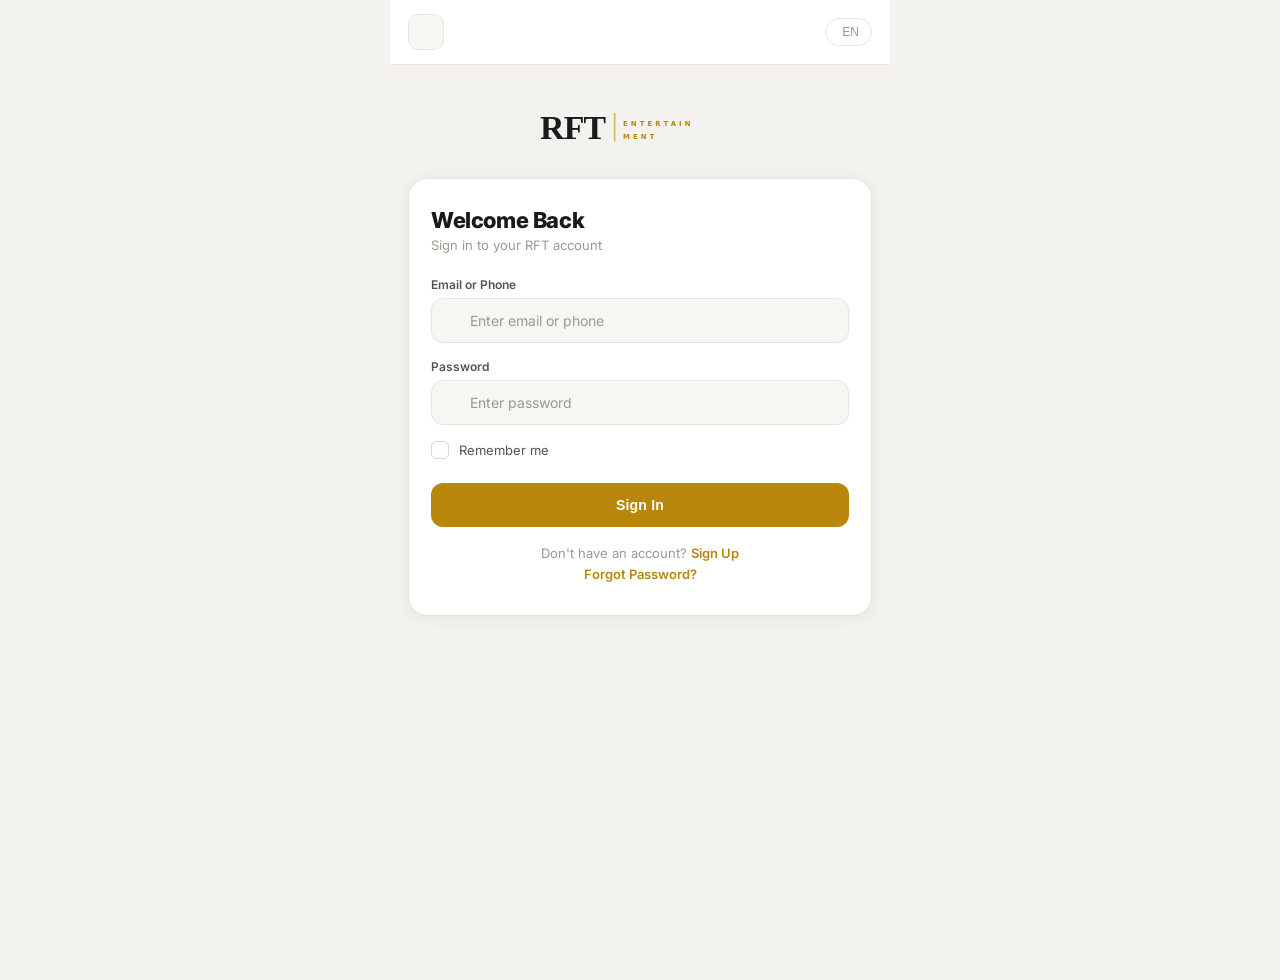
==== index.html @ 1471558c "remove: trailer reel header and footer, keep grid only" ====
<!DOCTYPE html>
<html lang="en">
<head>
    <meta charset="UTF-8">
    <meta name="viewport" content="width=device-width, initial-scale=1.0, maximum-scale=1.0, user-scalable=no">
    <title>RFT Entertainment</title>
    <link href="https://fonts.googleapis.com/css2?family=Inter:wght@300;400;500;600;700;800&display=swap" rel="stylesheet">
    <link rel="stylesheet" href="https://cdn.jsdelivr.net/npm/@phosphor-icons/web@2.1.1/src/bold/style.css">
    <link rel="stylesheet" href="styles/core.css?v=10">
    <link rel="stylesheet" href="styles/components.css?v=10">
    <link rel="stylesheet" href="styles/pages.css?v=10">
    <link rel="stylesheet" href="styles/themes.css?v=10">
</head>
<body>
    <div class="bg-container">
        <div class="bg-overlay"></div>
    </div>
    <div class="particles" id="particles"></div>

    <div class="main-container">
        <div class="toast" id="toast"></div>

        <!-- ═══════════ LOGIN ═══════════ -->
        <div class="page" id="loginPage">
            <div class="top-bar">
                <button class="back-btn" onclick="RFTApp.navigate('homePage')"><i class="ph-bold ph-arrow-left"></i></button>
                <button class="language-btn"><i class="ph-bold ph-globe"></i> EN</button>
            </div>
            <div class="logo-section">
                <div class="logo-glow"></div>
                <div class="logo-wordmark">
                  <img src="assets/logo.svg" alt="RFT Entertainment" class="logo-svg-img">
                </div>
            </div>
            <div class="form-card">
                <h2 class="form-title">Welcome Back</h2>
                <p class="form-subtitle">Sign in to your RFT account</p>
                <div class="input-group">
                    <label class="input-label">Email or Phone</label>
                    <div class="input-wrapper">
                        <i class="ph-bold ph-user input-icon"></i>
                        <input type="text" class="form-input" id="loginEmail" placeholder="Enter email or phone">
                    </div>
                </div>
                <div class="input-group">
                    <label class="input-label">Password</label>
                    <div class="input-wrapper">
                        <i class="ph-bold ph-lock input-icon"></i>
                        <input type="password" class="form-input" id="loginPassword" placeholder="Enter password"
                               onkeydown="if(event.key==='Enter') handleLogin()">
                        <button class="toggle-password" onclick="togglePwd('loginPassword', this)"><i class="ph-bold ph-eye"></i></button>
                    </div>
                </div>
                <div class="checkbox-wrapper">
                    <input type="checkbox" id="rememberMe">
                    <label class="checkbox-label" for="rememberMe">Remember me</label>
                </div>
                <button class="btn-primary" onclick="handleLogin()">Sign In</button>
                <div class="form-footer">
                    <p>Don't have an account? <span class="form-link" onclick="RFTApp.navigate('registerPage')">Sign Up</span></p>
                    <p><span class="form-link" onclick="RFTApp.navigate('forgotPage')">Forgot Password?</span></p>
                </div>
            </div>
        </div>

        <!-- ═══════════ REGISTER ═══════════ -->
        <div class="page" id="registerPage">
            <div class="top-bar">
                <button class="back-btn" onclick="RFTApp.navigate('loginPage')"><i class="ph-bold ph-arrow-left"></i></button>
                <button class="language-btn"><i class="ph-bold ph-globe"></i> EN</button>
            </div>
            <div class="logo-section">
                <div class="logo-glow"></div>
                <div class="logo-wordmark">
                  <img src="assets/logo.svg" alt="RFT Entertainment" class="logo-svg-img">
                </div>
            </div>
            <div class="form-card">
                <h2 class="form-title">Create Account</h2>
                <p class="form-subtitle">Join RFT Entertainment today</p>
                <div class="input-group">
                    <label class="input-label">Full Name</label>
                    <div class="input-wrapper">
                        <i class="ph-bold ph-user input-icon"></i>
                        <input type="text" class="form-input" id="registerName" placeholder="Enter your name">
                    </div>
                </div>
                <div class="input-group">
                    <label class="input-label">Email</label>
                    <div class="input-wrapper">
                        <i class="ph-bold ph-envelope input-icon"></i>
                        <input type="email" class="form-input" id="registerEmail" placeholder="Enter email">
                    </div>
                </div>
                <div class="input-group">
                    <label class="input-label">Phone</label>
                    <div class="input-wrapper" style="padding:0">
                        <select id="countryCode" class="country-code-select" onchange="updateCountryCode(this)">
                            <option value="+92" data-flag="🇵🇰">🇵🇰 +92</option>
                            <option value="+91" data-flag="🇮🇳">🇮🇳 +91</option>
                            <option value="+880" data-flag="🇧🇩">🇧🇩 +880</option>
                            <option value="+971" data-flag="🇦🇪">🇦🇪 +971</option>
                            <option value="+966" data-flag="🇸🇦">🇸🇦 +966</option>
                            <option value="+974" data-flag="🇶🇦">🇶🇦 +974</option>
                            <option value="+44"  data-flag="🇬🇧">🇬🇧 +44</option>
                            <option value="+1"   data-flag="🇺🇸">🇺🇸 +1</option>
                        </select>
                        <input type="tel" class="form-input" id="registerPhone" placeholder="3001234567" style="border-left:1px solid rgba(255,255,255,.08)">
                    </div>
                </div>
                <div class="input-group">
                    <label class="input-label">Password</label>
                    <div class="input-wrapper">
                        <i class="ph-bold ph-lock input-icon"></i>
                        <input type="password" class="form-input" id="registerPassword" placeholder="Min 6 characters">
                        <button class="toggle-password" onclick="togglePwd('registerPassword', this)"><i class="ph-bold ph-eye"></i></button>
                    </div>
                </div>
                <div class="input-group" id="refCodeGroup">
                    <label class="input-label">Referral Code <span style="color:#888;font-size:11px">(optional)</span></label>
                    <div class="input-wrapper">
                        <i class="ph-bold ph-link input-icon"></i>
                        <input type="text" class="form-input" id="registerRef" placeholder="e.g. RFTABC123">
                    </div>
                </div>
                <div class="checkbox-wrapper">
                    <input type="checkbox" id="agreeTerms">
                    <label class="checkbox-label" for="agreeTerms">I agree to the Terms & Conditions</label>
                </div>
                <button class="btn-primary" onclick="handleRegister()">Create Account</button>
                <div class="form-footer">
                    <p>Already have an account? <span class="form-link" onclick="RFTApp.navigate('loginPage')">Sign In</span></p>
                </div>
            </div>
        </div>

        <div class="page" id="forgotPage">
            <div class="top-bar">
                <button class="back-btn" onclick="RFTApp.navigate('loginPage')"><i class="ph-bold ph-arrow-left"></i></button>
            </div>
            <div class="logo-section">
                <div class="logo-glow"></div>
                <div class="logo-wordmark">
                  <img src="assets/logo.svg" alt="RFT Entertainment" class="logo-svg-img">
                </div>
            </div>
            <div class="form-card">
                <h2 class="form-title">Reset Password</h2>
                <p class="form-subtitle">Enter your registered email or phone number</p>

                <!-- Step 1: Request OTP -->
                <div id="forgotStep1">
                    <div class="input-group">
                        <label class="input-label">Email or Phone</label>
                        <div class="input-wrapper">
                            <i class="ph-bold ph-envelope input-icon"></i>
                            <input type="text" class="form-input" id="forgotEmail"
                                   placeholder="e.g. user@email.com or 03001234567">
                        </div>
                    </div>
                    <button class="btn-primary" id="forgotSendBtn" onclick="handleForgot()">Send Reset Code</button>
                </div>

                <!-- Step 2: Enter OTP + new password -->
                <div id="forgotStep2" style="display:none">
                    <!-- Delivery status banner -->
                    <div class="otp-delivery-banner" id="otpDeliveryBanner">
                        <i class="ph-bold ph-paper-plane-right"></i>
                        <span id="otpDeliveryText">Reset code sent</span>
                    </div>

                    <div class="input-group">
                        <label class="input-label">6-Digit Reset Code</label>
                        <div class="input-wrapper">
                            <i class="ph-bold ph-key input-icon"></i>
                            <input type="text" class="form-input otp-input" id="forgotOtp"
                                   placeholder="• • • • • •" maxlength="6"
                                   oninput="handleOtpInput(this)"
                                   onkeydown="if(event.key==='Enter') handleResetPassword()">
                        </div>
                    </div>

                    <div class="input-group">
                        <label class="input-label">New Password</label>
                        <div class="input-wrapper">
                            <i class="ph-bold ph-lock input-icon"></i>
                            <input type="password" class="form-input" id="forgotNewPwd"
                                   placeholder="Minimum 6 characters"
                                   onkeydown="if(event.key==='Enter') handleResetPassword()">
                            <button class="toggle-password" onclick="togglePwd('forgotNewPwd', this)">
                                <i class="ph-bold ph-eye"></i>
                            </button>
                        </div>
                    </div>

                    <!-- Password strength indicator -->
                    <div class="pwd-strength-wrap" id="pwdStrengthWrap" style="display:none">
                        <div class="pwd-strength-bar">
                            <div class="pwd-strength-fill" id="pwdStrengthFill"></div>
                        </div>
                        <span class="pwd-strength-label" id="pwdStrengthLabel"></span>
                    </div>

                    <button class="btn-primary" id="forgotResetBtn" onclick="handleResetPassword()">Reset Password</button>

                    <!-- Resend row -->
                    <div class="otp-resend-row">
                        <span class="otp-resend-label" id="otpResendLabel">Didn't receive it?</span>
                        <button class="otp-resend-btn" id="otpResendBtn" onclick="handleResendOtp()" disabled>
                            Resend code (<span id="otpCountdown">60</span>s)
                        </button>
                    </div>
                </div>

                <div class="form-footer">
                    <p><span class="form-link" onclick="RFTApp.navigate('loginPage')">Back to Login</span></p>
                </div>
            </div>
        </div>

        <!-- ═══════════ HOME ═══════════ -->
        <div class="page home-page" id="homePage">
            <div class="anniversary-banner">
                <img src="assets/logo.svg" alt="RFT Entertainment" class="banner-logo-text">
            </div>
            <!-- Banner Carousel -->
            <div class="home-banner-carousel" id="homeBannerCarousel">
                <div class="hbc-track" id="hbcTrack">
                    <div class="hbc-slide hbc-slide-vip">
                        <div class="hbc-content">
                            <div class="hbc-tag">VIP PROGRAM</div>
                            <h3>Upgrade Your VIP</h3>
                            <p>Higher VIP = More daily tasks + bigger rewards</p>
                            <button onclick="RFTApp.navigate('vipPage')">Learn More →</button>
                        </div>
                        <i class="ph-bold ph-crown hbc-icon"></i>
                    </div>
                    <div class="hbc-slide hbc-slide-referral">
                        <div class="hbc-content">
                            <div class="hbc-tag">REFERRAL BONUS</div>
                            <h3>Invite & Earn</h3>
                            <p>Earn up to 25% commission from your team</p>
                            <button onclick="RFTApp.navigate('referralPage')">Invite Now →</button>
                        </div>
                        <i class="ph-bold ph-users-three hbc-icon"></i>
                    </div>
                    <div class="hbc-slide hbc-slide-spin">
                        <div class="hbc-content">
                            <div class="hbc-tag">LUCKY DRAW</div>
                            <h3>Daily Spin Wheel</h3>
                            <p>Spin every day to win cash prizes</p>
                            <button onclick="RFTApp.navigate('luckyPage')">Spin Now →</button>
                        </div>
                        <i class="ph-bold ph-shooting-star hbc-icon"></i>
                    </div>
                    <div class="hbc-slide hbc-slide-tasks">
                        <div class="hbc-content">
                            <div class="hbc-tag">DAILY TASKS</div>
                            <h3>Complete Tasks</h3>
                            <p>Watch videos and earn PKR every single day</p>
                            <button onclick="RFTApp.navigate('tasksPage')">Start Earning →</button>
                        </div>
                        <i class="ph-bold ph-play-circle hbc-icon"></i>
                    </div>
                </div>
                <div class="hbc-dots" id="hbcDots">
                    <span class="hbc-dot active"></span>
                    <span class="hbc-dot"></span>
                    <span class="hbc-dot"></span>
                    <span class="hbc-dot"></span>
                </div>
            </div>
            <!-- User balance bar -->
            <div class="home-balance-bar" id="homeBalanceBar">
                <div class="hbb-left">
                    <span class="hbb-name" id="hbbName">Welcome</span>
                    <span class="hbb-vip" id="hbbVip">VIP 0</span>
                </div>
                <div class="hbb-right">
                    <span class="hbb-label">Balance</span>
                    <span class="hbb-amount" id="hbbBalance">Rs. 0</span>
                </div>
            </div>
            <!-- Notification bar -->
            <div class="welcome-bar" id="announcementBar">
                <i class="ph-bold ph-megaphone"></i>
                <span class="welcome-text" id="announcementText">Loading announcements…</span>
            </div>
            <!-- Feature grid -->
            <div class="feature-grid">
                <div class="feature-item" onclick="RFTApp.navigate('tasksPage')">
                    <div class="feature-icon"><i class="ph-bold ph-play-circle"></i></div>
                    <span class="feature-label">Tasks</span>
                </div>
                <div class="feature-item" onclick="RFTApp.navigate('rechargePage')">
                    <div class="feature-icon green"><i class="ph-bold ph-arrow-down-left"></i></div>
                    <span class="feature-label">Recharge</span>
                </div>
                <div class="feature-item" onclick="RFTApp.navigate('withdrawPage')">
                    <div class="feature-icon blue"><i class="ph-bold ph-arrow-up-right"></i></div>
                    <span class="feature-label">Withdraw</span>
                </div>
                <div class="feature-item" onclick="RFTApp.navigate('walletPage')">
                    <div class="feature-icon purple"><i class="ph-bold ph-wallet"></i></div>
                    <span class="feature-label">Wallet</span>
                </div>
                <div class="feature-item" onclick="RFTApp.navigate('vipPage')">
                    <div class="feature-icon orange"><i class="ph-bold ph-crown"></i></div>
                    <span class="feature-label">VIP</span>
                </div>
                <div class="feature-item" onclick="RFTApp.navigate('referralPage')">
                    <div class="feature-icon pink"><i class="ph-bold ph-users-three"></i></div>
                    <span class="feature-label">Referral</span>
                </div>
                <div class="feature-item" onclick="RFTApp.navigate('notificationsPage')">
                    <div class="feature-icon cyan"><i class="ph-bold ph-bell"></i></div>
                    <span class="feature-label">Alerts <span class="feat-badge" id="notifBadge" style="display:none">0</span></span>
                </div>
                <div class="feature-item" onclick="RFTApp.navigate('earningsPage')">
                    <div class="feature-icon"><i class="ph-bold ph-chart-line-up"></i></div>
                    <span class="feature-label">Earnings</span>
                </div>
                <div class="feature-item" onclick="RFTApp.navigate('luckyPage')">
                    <div class="feature-icon gold-spin"><i class="ph-bold ph-shooting-star"></i></div>
                    <span class="feature-label">Lucky Draw</span>
                </div>
                <div class="feature-item" onclick="RFTApp.navigate('leaderboardPage')">
                    <div class="feature-icon teal"><i class="ph-bold ph-trophy"></i></div>
                    <span class="feature-label">Leaderboard</span>
                </div>
            </div>
            <!-- Member Rankings -->
            <section class="rft-video-member-rank" id="rftVideoMemberRank"></section>

            <!-- ═══ LIVE ACTIVITY MARQUEE ═══ -->
            <section class="live-activity-section">
                <div class="live-activity-header">
                    <span class="live-dot"></span>
                    <span class="live-title">Live Activity</span>
                    <span class="live-subtitle">Real-time platform activity</span>
                </div>
                <div class="live-activity-viewport">
                    <ul class="live-activity-list" id="activityList"></ul>
                </div>
            </section>

        </div>

        <!-- ═══════════ TASKS ═══════════ -->
        <div class="page tasks-page" id="tasksPage">
            <div class="page-header">
                <button class="back-btn" onclick="RFTApp.navigate('homePage')"><i class="ph-bold ph-arrow-left"></i></button>
                <h2>Task Hall</h2>
                <button class="pi-edit-btn" onclick="RFTApp.navigate('myTasksPage')"><i class="ph-bold ph-list-bullets"></i> My Tasks</button>
            </div>
            <!-- Pull to refresh indicator -->
            <div class="pull-refresh-indicator" id="pullRefreshIndicator">
                <i class="ph-bold ph-arrows-clockwise"></i> Pull to refresh
            </div>

            <!-- ── Trailer Reel ────────────────────────────────────────── -->
            <div class="trailer-reel-section">
                <div class="trailer-filmstrip"></div>
                <div class="trailer-grid" id="trailerGrid">
                    <div class="trailer-loading"><i class="ph-bold ph-film-strip"></i> Loading trailers…</div>
                </div>
                <div class="trailer-filmstrip" style="margin-top:0"></div>
            </div>
        </div>

        <!-- ═══════════ WALLET ═══════════ -->
        <div class="page wallet-page" id="walletPage">
            <div class="page-header">
                <button class="back-btn" onclick="RFTApp.navigate('homePage')"><i class="ph-bold ph-arrow-left"></i></button>
                <h2>My Wallet</h2>
            </div>
            <div class="wallet-card">
                <div class="wallet-header">
                    <span>Total Balance</span>
                    <strong id="walletBalPkr">Rs. 0.00</strong>
                </div>
                <div class="wallet-row">
                    <div class="wallet-col">
                        <span>Balance (PKR)</span>
                        <strong id="walletBalUsdt">Rs. 0</strong>
                    </div>
                    <div class="wallet-col">
                        <span>Points</span>
                        <strong id="walletPoints">0</strong>
                    </div>
                    <div class="wallet-col">
                        <span>Frozen</span>
                        <strong id="walletFrozen" style="color:#f97316">Rs. 0</strong>
                    </div>
                </div>
                <div class="wallet-stats-row">
                    <div class="wstat"><div class="wstat-label">Earned</div><div class="wstat-val" id="walletEarned">Rs. 0</div></div>
                    <div class="wstat"><div class="wstat-label">Deposited</div><div class="wstat-val" id="walletDeposited">Rs. 0</div></div>
                    <div class="wstat"><div class="wstat-label">Withdrawn</div><div class="wstat-val" id="walletWithdrawn">Rs. 0</div></div>
                </div>
                <div class="wallet-actions">
                    <button class="btn-recharge" onclick="RFTApp.navigate('rechargePage')">Recharge</button>
                    <button class="btn-withdraw" onclick="RFTApp.navigate('withdrawPage')">Withdraw</button>
                </div>
            </div>
            <!-- TX Filter Tabs -->
            <div class="tx-tabs">
                <button class="tx-tab active" onclick="filterTx('', this)">All</button>
                <button class="tx-tab" onclick="filterTx('recharge', this)">Deposits</button>
                <button class="tx-tab" onclick="filterTx('withdrawal', this)">Withdrawals</button>
                <button class="tx-tab" onclick="filterTx('task_reward', this)">Earned</button>
                <button class="tx-tab" onclick="filterTx('referral_commission', this)">Referral</button>
            </div>
            <div class="transaction-list" id="txList"><div class="tx-loading">Loading transactions…</div></div>
        </div>

        <!-- ═══════════ RECHARGE ═══════════ -->
        <div class="page recharge-page" id="rechargePage">
            <div class="page-header">
                <button class="back-btn" onclick="RFTApp.navigate('walletPage')"><i class="ph-bold ph-arrow-left"></i></button>
                <h2>Recharge</h2>
            </div>
            <div class="recharge-info-card" id="rechargeInfoCard">
                <div class="ric-loading">Loading payment methods…</div>
            </div>
            <div class="amount-input-box">
                <label class="input-label">Amount (USDT)</label>
                <div class="input-wrapper">
                    <i class="ph-bold ph-coins input-icon"></i>
                    <input type="number" class="form-input" id="rechargeAmount" placeholder="Enter USDT amount (min 10)" min="10">
                </div>
                <div class="pkr-equiv" id="rechargePkrEquiv"></div>
            </div>
            <div class="section-title">Select Payment Method</div>
            <div id="rechargeMethods" class="payment-methods-grid"></div>
            <!-- Selected method QR + details -->
            <div class="selected-method-card" id="selectedMethodCard" style="display:none">
                <div class="smc-title">Payment Details</div>
                <div class="smc-qr-wrap"><img id="smcQr" src="" alt="QR Code" class="smc-qr"></div>
                <div class="smc-detail-row"><span>Account Name</span><strong id="smcAccName">—</strong></div>
                <div class="smc-detail-row"><span>Account Number</span>
                    <strong id="smcAccNum">—</strong>
                    <button class="copy-btn" onclick="copyText('smcAccNum')"><i class="ph-bold ph-copy"></i></button>
                </div>
                <div class="smc-instructions" id="smcInstructions"></div>
            </div>
            <div class="input-group" id="rechargeExtraFields" style="display:none">
                <div class="input-group">
                    <label class="input-label">Your Account Name</label>
                    <div class="input-wrapper">
                        <i class="ph-bold ph-user input-icon"></i>
                        <input type="text" class="form-input" id="rcAccName" placeholder="Name on your account">
                    </div>
                </div>
                <div class="input-group">
                    <label class="input-label">Your Account Number / ID</label>
                    <div class="input-wrapper">
                        <i class="ph-bold ph-phone input-icon"></i>
                        <input type="text" class="form-input" id="rcAccNum" placeholder="Your phone / account number">
                    </div>
                </div>
                <div class="input-group">
                    <label class="input-label">Transaction Reference / ID</label>
                    <div class="input-wrapper">
                        <i class="ph-bold ph-hash input-icon"></i>
                        <input type="text" class="form-input" id="rcRef" placeholder="Transaction ID from your app">
                    </div>
                </div>
            </div>
            <div id="screenshotSection" style="display:none">
                <div class="section-title">Upload Payment Screenshot</div>
                <div class="screenshot-upload" id="screenshotUpload" onclick="document.getElementById('screenshotFile').click()">
                    <i class="ph-bold ph-image"></i>
                    <span>Tap to upload screenshot</span>
                </div>
                <input type="file" id="screenshotFile" accept="image/*" style="display:none" onchange="previewScreenshot(this)">
                <img id="screenshotPreview" class="screenshot-preview" style="display:none">
            </div>
            <button class="btn-primary" id="rechargeBtn" style="display:none" onclick="handleRecharge()">Submit Recharge Request</button>
        </div>

        <!-- ═══════════ WITHDRAW ═══════════ -->
        <div class="page withdraw-page" id="withdrawPage">
            <div class="page-header">
                <button class="back-btn" onclick="RFTApp.navigate('walletPage')"><i class="ph-bold ph-arrow-left"></i></button>
                <h2>Withdraw</h2>
            </div>
            <div class="wallet-mini-card">
                <span>Available Balance</span>
                <strong id="withdrawAvailBal">Rs. 0</strong>
            </div>
            <div class="saved-methods-shortcut" id="savedMethodsShortcut" style="display:none">
                <div class="section-title" style="padding:0 0 8px">Saved Accounts</div>
                <div class="sms-list" id="savedMethodsShortcutList"></div>
                <button class="sms-manage-btn" onclick="RFTApp.navigate('savedMethodsPage')">
                    <i class="ph-bold ph-gear"></i> Manage Accounts
                </button>
            </div>
            <div class="amount-input-box">
                <label class="input-label">Amount (USDT)</label>
                <div class="input-wrapper">
                    <i class="ph-bold ph-coins input-icon"></i>
                    <input type="number" class="form-input" id="withdrawAmount" placeholder="Enter amount" min="10">
                </div>
                <div class="pkr-equiv" id="withdrawPkrEquiv"></div>
            </div>
            <div class="section-title">Select Payment Method</div>
            <div id="withdrawMethods" class="payment-methods-grid"></div>
            <div class="input-group" id="withdrawExtraFields" style="display:none">
                <div class="input-group">
                    <label class="input-label">Account Name</label>
                    <div class="input-wrapper">
                        <i class="ph-bold ph-user input-icon"></i>
                        <input type="text" class="form-input" id="wdAccName" placeholder="Account holder name">
                    </div>
                </div>
                <div class="input-group">
                    <label class="input-label">Account Number / Phone</label>
                    <div class="input-wrapper">
                        <i class="ph-bold ph-phone input-icon"></i>
                        <input type="text" class="form-input" id="wdAccNum" placeholder="Your account number">
                    </div>
                </div>
            </div>
            <div class="kyc-warning" id="kycWarning" style="display:none">
                <i class="ph-bold ph-warning"></i>
                <span>KYC verification required to withdraw. <span class="form-link" onclick="RFTApp.navigate('mypagePage')">Verify now</span></span>
            </div>
            <button class="btn-primary" id="withdrawBtn" style="display:none" onclick="handleWithdraw()">Submit Withdrawal</button>
        </div>

        <!-- ═══════════ VIP PAGE ═══════════ -->
        <div class="page vip-page" id="vipPage">
            <div class="page-header">
                <button class="back-btn" onclick="RFTApp.navigate('homePage')"><i class="ph-bold ph-arrow-left"></i></button>
                <h2>VIP Center</h2>
            </div>
            <!-- Current VIP status -->
            <div class="vip-status-card" id="vipStatusCard">
                <div class="vsc-loading">Loading VIP status…</div>
            </div>
            <!-- VIP levels list -->
            <div class="vip-levels-list" id="vipLevelsList">
                <div class="vsc-loading">Loading VIP levels…</div>
            </div>
        </div>

        <!-- ═══════════ REFERRAL / TEAM ═══════════ -->
        <div class="page referral-page" id="referralPage">
            <div class="page-header">
                <button class="back-btn" onclick="RFTApp.navigate('homePage')"><i class="ph-bold ph-arrow-left"></i></button>
                <h2>Referral & Team</h2>
            </div>
            <div class="referral-link-card" id="referralLinkCard">
                <div class="rlc-loading">Loading…</div>
            </div>

            <!-- Team Performance Stats -->
            <div class="team-performance-card" id="teamPerfCard" style="display:none">
                <div class="section-title" style="padding:0 0 8px">Team Performance</div>
                <div class="tpc-grid" id="tpcGrid"></div>
            </div>
            <!-- Team tabs -->
            <div class="tx-tabs" style="margin-top:16px">
                <button class="tx-tab active" onclick="loadTeamTab(1, this)">Level 1</button>
                <button class="tx-tab" onclick="loadTeamTab(2, this)">Level 2</button>
                <button class="tx-tab" onclick="loadTeamTab(3, this)">Level 3</button>
            </div>
            <div class="team-list" id="teamList"><div class="tx-loading">Loading team…</div></div>
        </div>

        <!-- ═══════════ EARNINGS ═══════════ -->
        <div class="page earnings-page" id="earningsPage">
            <div class="page-header">
                <button class="back-btn" onclick="RFTApp.navigate('homePage')"><i class="ph-bold ph-arrow-left"></i></button>
                <h2>Earnings</h2>
            </div>

            <!-- Period tabs -->
            <div class="lb-tabs" style="padding:0 16px 14px">
                <button class="lb-tab active" data-period="7"  onclick="RFTEarnings.load(7,  this)"><i class="ph-bold ph-calendar"></i> 7 Days</button>
                <button class="lb-tab"        data-period="30" onclick="RFTEarnings.load(30, this)"><i class="ph-bold ph-calendar"></i> 30 Days</button>
                <button class="lb-tab"        data-period="90" onclick="RFTEarnings.load(90, this)"><i class="ph-bold ph-calendar"></i> 90 Days</button>
            </div>

            <!-- Summary stat cards -->
            <div class="earn-stat-grid" id="earningsSummary" style="padding:0 16px 16px">
                <div class="earn-stat"><div class="esv" id="esTotalUsdt">—</div><div class="esl">Total Earned (PKR)</div></div>
                <div class="earn-stat"><div class="esv" id="esTotalPkr">—</div><div class="esl">PKR (This Period)</div></div>
                <div class="earn-stat"><div class="esv" id="esStreak">—</div><div class="esl">Day Streak 🔥</div></div>
                <div class="earn-stat"><div class="esv" id="esActiveDays">—</div><div class="esl">Active Days</div></div>
            </div>

            <!-- Chart card -->
            <div class="earn-chart-card" id="earnChartCard">
                <div class="ecc-header">
                    <div class="ecc-title" id="eccTitle">Daily Earnings</div>
                    <div class="ecc-legend">
                        <span class="ecl-dot" style="background:#d4a843"></span><span>Tasks</span>
                        <span class="ecl-dot" style="background:#3b82f6"></span><span>Referral</span>
                        <span class="ecl-dot" style="background:#a855f7"></span><span>Spin</span>
                    </div>
                </div>
                <div class="ecc-canvas-wrap">
                    <canvas id="earningsCanvas"></canvas>
                </div>
                <div class="ecc-tooltip" id="eccTooltip" style="display:none"></div>
            </div>

            <!-- Source breakdown -->
            <div style="padding:0 16px 16px">
                <div class="section-title" style="padding:12px 0 8px">Source Breakdown</div>
                <div class="ebd-row">
                    <div class="ebd-icon" style="background:rgba(212,168,67,.15);color:#d4a843"><i class="ph-bold ph-play-circle"></i></div>
                    <div class="ebd-info"><div class="ebd-label">Task Rewards</div><div class="ebd-sub" id="ebdTasksSub">—</div></div>
                    <div class="ebd-val" id="ebdTasksVal">—</div>
                </div>
                <div class="ebd-row">
                    <div class="ebd-icon" style="background:rgba(59,130,246,.15);color:#3b82f6"><i class="ph-bold ph-users-three"></i></div>
                    <div class="ebd-info"><div class="ebd-label">Referral Commissions</div><div class="ebd-sub" id="ebdRefSub">—</div></div>
                    <div class="ebd-val" id="ebdRefVal">—</div>
                </div>
                <div class="ebd-row">
                    <div class="ebd-icon" style="background:rgba(168,85,247,.15);color:#a855f7"><i class="ph-bold ph-shooting-star"></i></div>
                    <div class="ebd-info"><div class="ebd-label">Lucky Draw Wins</div><div class="ebd-sub" id="ebdSpinSub">—</div></div>
                    <div class="ebd-val" id="ebdSpinVal">—</div>
                </div>
            </div>

            <!-- Best day badge -->
            <div class="earn-best-day" id="earnBestDay" style="display:none;margin:0 16px 16px">
                <i class="ph-bold ph-trophy"></i>
                <div><div class="ebd-label">Best Day</div><div id="earnBestDayText" class="ebd-sub">—</div></div>
            </div>

            <!-- Transaction history -->
            <div class="section-title">Earning History</div>
            <div class="transaction-list" id="earningsList"></div>
        </div>

        <!-- ═══════════ NOTIFICATIONS ═══════════ -->
        <div class="page notifications-page" id="notificationsPage">
            <div class="page-header">
                <button class="back-btn" onclick="RFTApp.navigate('homePage')"><i class="ph-bold ph-arrow-left"></i></button>
                <h2>Notifications</h2>
                <button class="read-all-btn" onclick="markAllRead()">Mark all read</button>
            </div>
            <div class="notifications-list" id="notifList"><div class="tx-loading">Loading…</div></div>
        </div>

        <!-- ═══════════ NEWS CENTER ═══════════ -->
        <div class="page news-page" id="newsCenterPage">
            <div class="page-header">
                <button class="back-btn" onclick="RFTApp.navigate('homePage')"><i class="ph-bold ph-arrow-left"></i></button>
                <h2>News Center</h2>
            </div>
            <div class="news-list" id="newsList"><div class="tx-loading">Loading announcements…</div></div>
        </div>

        <!-- ═══════════ PROFILE ═══════════ -->
        <div class="page profile-page" id="mypagePage">
            <div class="page-header">
                <button class="back-btn" onclick="RFTApp.navigate('homePage')"><i class="ph-bold ph-arrow-left"></i></button>
                <h2>My Profile</h2>
            </div>
            <div class="profile-header">
                <div class="profile-avatar">
                    <img src="data:image/svg+xml,%3Csvg viewBox='0 0 80 80' xmlns='http://www.w3.org/2000/svg'%3E%3Crect width='80' height='80' fill='%23242422'/%3E%3Ccircle cx='40' cy='30' r='14' fill='%23777767'/%3E%3Cellipse cx='40' cy='70' rx='24' ry='18' fill='%23777767'/%3E%3C/svg%3E" alt="Avatar" id="profileAvatar">
                </div>
                <div class="profile-info">
                    <h3 id="profileName">—</h3>
                    <p id="profileEmail">—</p>
                    <div class="profile-vip-badge" id="profileVipBadge">VIP 0</div>
                </div>
            </div>
            <div class="profile-stats-row">
                <div class="pstat"><div class="pstat-val" id="profBalance">Rs. 0</div><div class="pstat-label">Balance</div></div>
                <div class="pstat"><div class="pstat-val" id="profPoints">0</div><div class="pstat-label">Points</div></div>
                <div class="pstat"><div class="pstat-val" id="profReferrals">0</div><div class="pstat-label">Referrals</div></div>
            </div>
            <div class="profile-menu">
                <div class="profile-menu-item" onclick="RFTApp.navigate('personalInfoPage')">
                    <i class="ph-bold ph-user"></i><span>Personal Information</span><i class="ph-bold ph-arrow-right"></i>
                </div>
                <div class="profile-menu-item" onclick="openKycOverlay()">
                    <i class="ph-bold ph-shield-check"></i>
                    <span>KYC Verification <span id="kycStatusBadge" class="kyc-badge">—</span></span>
                    <i class="ph-bold ph-arrow-right"></i>
                </div>
                <div class="profile-menu-item" onclick="RFTApp.navigate('vipPage')">
                    <i class="ph-bold ph-crown"></i><span>VIP Center</span><i class="ph-bold ph-arrow-right"></i>
                </div>
                <div class="profile-menu-item" onclick="RFTApp.navigate('referralPage')">
                    <i class="ph-bold ph-users-three"></i><span>My Team & Referrals</span><i class="ph-bold ph-arrow-right"></i>
                </div>
                <div class="profile-menu-item" onclick="RFTApp.navigate('earningsPage')">
                    <i class="ph-bold ph-chart-line-up"></i><span>Earnings History</span><i class="ph-bold ph-arrow-right"></i>
                </div>
                <div class="profile-menu-item" onclick="RFTApp.navigate('notificationsPage')">
                    <i class="ph-bold ph-bell"></i><span>Notifications</span><i class="ph-bold ph-arrow-right"></i>
                </div>
                <div class="profile-menu-item danger" onclick="handleLogout()">
                    <i class="ph-bold ph-sign-out"></i><span>Logout</span><i class="ph-bold ph-arrow-right"></i>
                </div>
            </div>
        </div>

        <!-- ═══════════ PERSONAL INFO ═══════════ -->
        <div class="page personal-info-page" id="personalInfoPage">
            <div class="page-header">
                <button class="back-btn" onclick="RFTApp.navigate('mypagePage')"><i class="ph-bold ph-arrow-left"></i></button>
                <h2>Personal Information</h2>
                <button class="pi-edit-btn" id="piEditBtn" onclick="toggleEditMode()">
                    <i class="ph-bold ph-pencil"></i> Edit
                </button>
            </div>

            <!-- View mode -->
            <div id="piViewMode">
                <div class="info-card">
                    <div class="info-row"><span class="info-label">Name</span><span class="info-value" id="infoName">—</span></div>
                    <div class="info-row"><span class="info-label">Email</span><span class="info-value" id="infoEmail">—</span></div>
                    <div class="info-row"><span class="info-label">Phone</span><span class="info-value" id="infoPhone">—</span></div>
                    <div class="info-row">
                        <span class="info-label">Referral Code</span>
                        <span class="info-value" id="infoRefCode">—</span>
                        <button class="copy-btn" onclick="copyText('infoRefCode')"><i class="ph-bold ph-copy"></i></button>
                    </div>
                    <div class="info-row"><span class="info-label">VIP Level</span><span class="info-value" id="infoVip">—</span></div>
                    <div class="info-row"><span class="info-label">KYC Status</span><span class="info-value" id="infoKyc">—</span></div>
                    <div class="info-row"><span class="info-label">Member Since</span><span class="info-value" id="infoJoined">—</span></div>
                </div>
            </div>

            <!-- Edit mode -->
            <div id="piEditMode" style="display:none;padding:0 16px">
                <div class="pi-note">You can update your name, WhatsApp and other details. Email and phone cannot be changed.</div>

                <div class="input-group">
                    <label class="input-label">Full Name</label>
                    <div class="input-wrapper">
                        <i class="ph-bold ph-user input-icon"></i>
                        <input type="text" class="form-input" id="editName" placeholder="Your full name">
                    </div>
                </div>

                <div class="input-group">
                    <label class="input-label">WhatsApp Number</label>
                    <div class="input-wrapper">
                        <i class="ph-bold ph-whatsapp-logo input-icon"></i>
                        <input type="tel" class="form-input" id="editWhatsapp" placeholder="e.g. 03001234567">
                    </div>
                </div>

                <div class="input-group">
                    <label class="input-label">Residence / City</label>
                    <div class="input-wrapper">
                        <i class="ph-bold ph-map-pin input-icon"></i>
                        <input type="text" class="form-input" id="editResidence" placeholder="e.g. Karachi">
                    </div>
                </div>

                <div class="input-group">
                    <label class="input-label">Occupation</label>
                    <div class="input-wrapper">
                        <i class="ph-bold ph-briefcase input-icon"></i>
                        <input type="text" class="form-input" id="editOccupation" placeholder="e.g. Student, Business">
                    </div>
                </div>

                <div class="input-group">
                    <label class="input-label">Age</label>
                    <div class="input-wrapper">
                        <i class="ph-bold ph-calendar input-icon"></i>
                        <input type="number" class="form-input" id="editAge" placeholder="Your age" min="18" max="120">
                    </div>
                </div>

                <div class="input-group">
                    <label class="input-label">Gender</label>
                    <div class="input-wrapper" style="padding:0 14px">
                        <i class="ph-bold ph-gender-intersex input-icon"></i>
                        <select class="form-input" id="editGender" style="background:transparent;border:none;color:inherit">
                            <option value="">Select gender</option>
                            <option value="male">Male</option>
                            <option value="female">Female</option>
                            <option value="other">Other</option>
                        </select>
                    </div>
                </div>

                <button class="btn-primary" id="piSaveBtn" onclick="savePersonalInfo()">Save Changes</button>
                <button class="btn-secondary" style="margin-top:8px" onclick="toggleEditMode()">Cancel</button>
            </div>
        </div>

        <!-- ═══════════ BOTTOM NAV ═══════════ -->
        <nav class="bottom-nav" id="bottomNav">
            <div class="nav-item active" data-page="homePage">
                <i class="ph-bold ph-house"></i><span>Home</span>
            </div>
            <div class="nav-item" data-page="tasksPage">
                <i class="ph-bold ph-play-circle"></i><span>Tasks</span>
            </div>
            <div class="nav-item" data-page="walletPage">
                <i class="ph-bold ph-wallet"></i><span>Wallet</span>
            </div>
            <div class="nav-item" data-page="referralPage">
                <i class="ph-bold ph-users-three"></i><span>Team</span>
            </div>
            <div class="nav-item" data-page="mypagePage">
                <i class="ph-bold ph-user"></i><span>Profile</span>
            </div>
        </nav>

        <!-- ═══════════ LEADERBOARD ═══════════ -->
        <div class="page leaderboard-page" id="leaderboardPage">
            <div class="page-header">
                <button class="back-btn" onclick="RFTApp.navigate('homePage')"><i class="ph-bold ph-arrow-left"></i></button>
                <h2>Leaderboard</h2>
                <button class="lb-refresh-btn" onclick="RFTLeaderboard.refresh()" id="lbRefreshBtn">
                    <i class="ph-bold ph-arrows-clockwise"></i>
                </button>
            </div>

            <!-- My rank banner -->
            <div class="lb-my-rank" id="lbMyRank" style="display:none">
                <i class="ph-bold ph-medal"></i>
                <span>Your rank: <strong id="lbMyRankNum">—</strong></span>
            </div>

            <!-- Tab filters -->
            <div class="lb-tabs">
                <button class="lb-tab active" data-type="weekly"  onclick="RFTLeaderboard.load('weekly', this)">
                    <i class="ph-bold ph-calendar-week"></i> Weekly
                </button>
                <button class="lb-tab" data-type="monthly" onclick="RFTLeaderboard.load('monthly', this)">
                    <i class="ph-bold ph-calendar"></i> Monthly
                </button>
                <button class="lb-tab" data-type="tasks"   onclick="RFTLeaderboard.load('tasks', this)">
                    <i class="ph-bold ph-play-circle"></i> Tasks
                </button>
                <button class="lb-tab" data-type="referrals" onclick="RFTLeaderboard.load('referrals', this)">
                    <i class="ph-bold ph-users-three"></i> Referrals
                </button>
                <button class="lb-tab" data-type="spin" onclick="RFTLeaderboard.load('spin', this)">
                    <i class="ph-bold ph-shooting-star"></i> Lucky Draw
                </button>
            </div>

            <!-- Tab description -->
            <div class="lb-description" id="lbDescription">Top earners this week</div>

            <!-- Top 3 podium -->
            <div class="lb-podium" id="lbPodium"></div>

            <!-- Full list -->
            <div class="lb-list" id="lbList">
                <div class="tx-loading">Loading leaderboard…</div>
            </div>

            <!-- Last updated -->
            <div class="lb-updated" id="lbUpdated"></div>
        </div>

        <!-- ═══════════ LUCKY DRAW ═══════════ -->
        <div class="page lucky-page" id="luckyPage">
            <div class="page-header">
                <button class="back-btn" onclick="RFTApp.navigate('homePage')"><i class="ph-bold ph-arrow-left"></i></button>
                <h2>Lucky Draw</h2>
            </div>

            <!-- Spins remaining badge -->
            <div class="spin-status-bar" id="spinStatusBar">
                <div class="ssb-left">
                    <i class="ph-bold ph-shooting-star"></i>
                    <div>
                        <div class="ssb-title">Daily Spins</div>
                        <div class="ssb-sub" id="spinSubText">Loading…</div>
                    </div>
                </div>
                <div class="ssb-right">
                    <span class="ssb-count" id="spinCountBadge">—</span>
                    <span class="ssb-label">left</span>
                </div>
            </div>

            <!-- Wheel container -->
            <div class="spin-wheel-wrap">
                <!-- Pointer arrow at top -->
                <div class="spin-pointer">▼</div>
                <!-- Canvas wheel -->
                <canvas id="spinCanvas" width="320" height="320"></canvas>
                <!-- Center button -->
                <button class="spin-center-btn" id="spinBtn" onclick="RFTSpin.doSpin()">
                    <i class="ph-bold ph-shooting-star"></i>
                    <span>SPIN</span>
                </button>
            </div>

            <!-- Prize result card (hidden until spin) -->
            <div class="spin-result-card" id="spinResultCard" style="display:none">
                <div class="src-icon" id="srcIcon">🎁</div>
                <div class="src-title" id="srcTitle">You won!</div>
                <div class="src-value" id="srcValue">—</div>
                <div class="src-sub"   id="srcSub"></div>
                <button class="btn-primary" onclick="RFTSpin.dismissResult()">Collect</button>
            </div>

            <!-- Prize list -->
            <div class="spin-prizes-wrap">
                <div class="section-title">Prize Pool</div>
                <div class="spin-prize-grid" id="spinPrizeGrid"></div>
            </div>

            <!-- Spin history -->
            <div class="spin-history-wrap">
                <div class="section-title">My Spin History</div>
                <div class="spin-history-list" id="spinHistoryList">
                    <div class="tx-loading">Loading history…</div>
                </div>
            </div>
        </div>

        <!-- ═══════════ FLOATING BUTTONS ═══════════ -->
        <div class="floating-buttons" id="floatingButtons">
            <a href="https://wa.me/923XXXXXXXXX" target="_blank" class="fab whatsapp">
                <i class="ph-bold ph-whatsapp-logo"></i>
            </a>
        </div>

        <!-- ═══════════ TASK PREVIEW MODAL ═══════════ -->
        <div class="rft-modal-overlay" id="rftTaskPreview"></div>

        <!-- ═══════════ LOGIN NOTICE POPUP ═══════════ -->
        <div class="rft-modal-overlay" id="loginPopupOverlay" style="display:none">
            <div class="login-popup-card" id="loginPopupCard">
                <button class="lp-close" onclick="closeLoginPopup()"><i class="ph-bold ph-x"></i></button>
                <div class="lp-img-wrap" id="lpImgWrap" style="display:none">
                    <img id="lpImg" src="" alt="" class="lp-img">
                </div>
                <div class="lp-body">
                    <h3 class="lp-title" id="lpTitle">Welcome!</h3>
                    <p class="lp-content" id="lpContent"></p>
                </div>
                <button class="btn-primary lp-btn" id="lpBtn" onclick="closeLoginPopup()">Got it</button>
            </div>
        </div>

        <!-- ═══════════ TRANSACTION DETAIL MODAL ═══════════ -->
        <div class="rft-modal-overlay" id="txDetailModal">
            <div class="tx-detail-card">
                <div class="txd-header">
                    <span class="txd-title" id="txdTitle">Transaction</span>
                    <button class="txd-close" onclick="closeTxDetail()"><i class="ph-bold ph-x"></i></button>
                </div>
                <div class="txd-icon-wrap">
                    <div class="txd-icon" id="txdIcon"><i class="ph-bold ph-arrow-right"></i></div>
                </div>
                <div class="txd-amount" id="txdAmount">—</div>
                <div class="txd-status" id="txdStatus"></div>
                <div class="txd-rows" id="txdRows"></div>
            </div>
        </div>

        <!-- ═══════════ VIP UPGRADE CELEBRATION ═══════════ -->
        <div class="vip-upgrade-overlay" id="vipUpgradeOverlay" style="display:none">
            <div class="vip-upgrade-card" id="vipUpgradeCard">
                <div class="vuc-fireworks" id="vucFireworks"></div>
                <div class="vuc-badge" id="vucBadge"><i class="ph-bold ph-crown"></i></div>
                <h2 class="vuc-title">Level Up!</h2>
                <p class="vuc-level" id="vucLevel">VIP Gold</p>
                <p class="vuc-msg">Congratulations! You've unlocked higher rewards and more daily tasks.</p>
                <button class="btn-primary" onclick="closeVipCelebration()">Awesome! 🎉</button>
            </div>
        </div>

        <!-- ═══════════ MY TASKS PAGE ═══════════ -->
        <div class="page my-tasks-page" id="myTasksPage">
            <div class="page-header">
                <button class="back-btn" onclick="RFTApp.navigate('tasksPage')"><i class="ph-bold ph-arrow-left"></i></button>
                <h2>My Tasks</h2>
            </div>
            <div class="my-tasks-stats" id="myTasksStats"></div>
            <div class="section-title">Completed Tasks</div>
            <div class="my-tasks-list" id="myTasksList">
                <div class="tx-loading">Loading…</div>
            </div>
        </div>

        <!-- ═══════════ SAVED PAYOUT METHODS PAGE ═══════════ -->
        <div class="page saved-methods-page" id="savedMethodsPage">
            <div class="page-header">
                <button class="back-btn" onclick="RFTApp.navigate('withdrawPage')"><i class="ph-bold ph-arrow-left"></i></button>
                <h2>Saved Accounts</h2>
                <button class="pi-edit-btn" onclick="openAddSavedMethod()"><i class="ph-bold ph-plus"></i> Add</button>
            </div>
            <div class="saved-methods-list" id="savedMethodsList">
                <div class="tx-loading">Loading…</div>
            </div>
            <!-- Add method form -->
            <div class="add-method-form" id="addMethodForm" style="display:none;padding:0 16px">
                <div class="section-title" style="padding:12px 0 8px">Add New Account</div>
                <div class="input-group">
                    <label class="input-label">Payment Method</label>
                    <div class="input-wrapper" style="padding:0 14px">
                        <select class="form-input" id="smMethodName" style="background:transparent;border:none;color:inherit">
                            <option value="jazzcash">JazzCash</option>
                            <option value="easypaisa">Easypaisa</option>
                            <option value="sadapay">SadaPay</option>
                            <option value="nayapay">NayaPay</option>
                            <option value="raast">Raast</option>
                            <option value="bank">Bank Transfer</option>
                        </select>
                    </div>
                </div>
                <div class="input-group">
                    <label class="input-label">Account Name</label>
                    <div class="input-wrapper">
                        <i class="ph-bold ph-user input-icon"></i>
                        <input type="text" class="form-input" id="smAccName" placeholder="Account holder name">
                    </div>
                </div>
                <div class="input-group">
                    <label class="input-label">Account Number / Phone</label>
                    <div class="input-wrapper">
                        <i class="ph-bold ph-phone input-icon"></i>
                        <input type="text" class="form-input" id="smAccNum" placeholder="03001234567">
                    </div>
                </div>
                <div class="checkbox-wrapper">
                    <input type="checkbox" id="smIsDefault">
                    <label class="checkbox-label" for="smIsDefault">Set as default</label>
                </div>
                <button class="btn-primary" onclick="saveNewMethod()">Save Account</button>
                <button class="btn-secondary" style="margin-top:8px" onclick="document.getElementById('addMethodForm').style.display='none'">Cancel</button>
            </div>
        </div>

        <!-- ═══════════ KYC OVERLAY ═══════════ -->
        <div class="rft-kyc-overlay" id="rftKycOverlay">
            <div class="kyc-sheet">
                <div class="kyc-sheet-header">
                    <h3>KYC Verification</h3>
                    <button class="kyc-close" onclick="closeKycOverlay()"><i class="ph-bold ph-x"></i></button>
                </div>

                <!-- Verified state -->
                <div id="kycVerifiedState" style="display:none;text-align:center;padding:32px 0">
                    <div style="font-size:56px;margin-bottom:12px">✅</div>
                    <div style="font-size:16px;font-weight:700;color:#22c55e;margin-bottom:8px">Identity Verified</div>
                    <div style="font-size:13px;color:var(--text-muted)">Your KYC is approved. You can withdraw funds.</div>
                    <button class="btn-primary" style="margin-top:24px" onclick="closeKycOverlay()">Close</button>
                </div>

                <!-- Pending state -->
                <div id="kycPendingState" style="display:none;text-align:center;padding:32px 0">
                    <div style="font-size:56px;margin-bottom:12px">⏳</div>
                    <div style="font-size:16px;font-weight:700;color:#f97316;margin-bottom:8px">Under Review</div>
                    <div style="font-size:13px;color:var(--text-muted)">Your documents are being reviewed. This takes 24–48 hours.</div>
                    <button class="btn-primary" style="margin-top:24px" onclick="closeKycOverlay()">Close</button>
                </div>

                <!-- Rejected state — allow resubmit -->
                <div id="kycRejectedState" style="display:none">
                    <div style="background:rgba(239,68,68,.08);border:1px solid rgba(239,68,68,.2);border-radius:12px;padding:14px;margin-bottom:20px;display:flex;gap:10px;align-items:flex-start">
                        <i class="ph-bold ph-warning" style="color:#ef4444;font-size:20px;flex-shrink:0;margin-top:2px"></i>
                        <div>
                            <div style="font-size:13px;font-weight:600;color:#ef4444">KYC Rejected</div>
                            <div style="font-size:12px;color:var(--text-muted);margin-top:4px" id="kycRejectionReason">Please resubmit with clearer documents.</div>
                        </div>
                    </div>
                    <p class="kyc-subtitle">Upload new documents to resubmit</p>
                </div>

                <!-- Step 1 — doc type (shown for not_started + rejected) -->
                <div id="kycStep1">
                    <p class="kyc-subtitle" id="kycStep1Subtitle">Verify your identity to enable withdrawals</p>
                    <div class="kyc-field">
                        <label>Document Type</label>
                        <select id="kycDocType" class="kyc-input">
                            <option value="national_id">National ID (CNIC)</option>
                            <option value="passport">Passport</option>
                            <option value="driving_license">Driving License</option>
                        </select>
                    </div>
                    <div class="kyc-field">
                        <label>Issuing Country</label>
                        <select id="kycCountry" class="kyc-input">
                            <option value="PAK">Pakistan</option>
                            <option value="IND">India</option>
                            <option value="BGD">Bangladesh</option>
                            <option value="ARE">UAE</option>
                            <option value="GBR">United Kingdom</option>
                            <option value="USA">United States</option>
                        </select>
                    </div>
                    <div class="kyc-field">
                        <label>Document Number</label>
                        <input type="text" id="kycDocNum" class="kyc-input" placeholder="e.g. 12345-1234567-1">
                    </div>
                    <button class="btn-primary" onclick="kycNextStep()">Next</button>
                </div>

                <!-- Step 2 — upload images -->
                <div id="kycStep2" style="display:none">
                    <p class="kyc-subtitle">Upload your document images</p>
                    <div class="kyc-upload-row">
                        <div class="kyc-upload-box" onclick="document.getElementById('kycFront').click()">
                            <i class="ph-bold ph-identification-card"></i>
                            <span>Front</span>
                            <img id="kycFrontPreview" style="display:none">
                        </div>
                        <div class="kyc-upload-box" onclick="document.getElementById('kycBack').click()">
                            <i class="ph-bold ph-identification-card"></i>
                            <span>Back</span>
                            <img id="kycBackPreview" style="display:none">
                        </div>
                        <div class="kyc-upload-box" onclick="document.getElementById('kycSelfie').click()">
                            <i class="ph-bold ph-camera"></i>
                            <span>Selfie</span>
                            <img id="kycSelfiePreview" style="display:none">
                        </div>
                    </div>
                    <input type="file" id="kycFront"  accept="image/*" style="display:none" onchange="previewKyc(this,'kycFrontPreview')">
                    <input type="file" id="kycBack"   accept="image/*" style="display:none" onchange="previewKyc(this,'kycBackPreview')">
                    <input type="file" id="kycSelfie" accept="image/*" style="display:none" onchange="previewKyc(this,'kycSelfiePreview')">
                    <div class="kyc-note"><i class="ph-bold ph-info"></i> Images must be clear and readable. Review takes 24–48 hours.</div>
                    <div style="display:flex;gap:10px;margin-top:16px">
                        <button class="btn-secondary" onclick="kycBackStep()">Back</button>
                        <button class="btn-primary" onclick="submitKycForm()">Submit KYC</button>
                    </div>
                </div>
            </div>
        </div>

    </div><!-- end main-container -->

    <!-- Scripts -->
    <script src="js/api-client.js?v=10"></script>
    <script src="js/core.js?v=10"></script>
    <script src="js/auth.js?v=10"></script>
    <script src="js/task-engine.js?v=10"></script>
    <script src="js/wallet.js?v=10"></script>
    <script src="js/vip.js?v=10"></script>
    <script src="js/referral.js?v=10"></script>
    <script src="js/notifications.js?v=10"></script>
    <script src="js/spin.js?v=10"></script>
    <script src="js/leaderboard.js?v=10"></script>
    <script src="js/earnings.js?v=10"></script>
    <script src="js/activity-marquee.js?v=10"></script>
    <script src="js/features.js?v=10"></script>
    <script src="js/main.js?v=10"></script>
</body>
</html>
---- styles/core.css ----
/* ============================================================
   RFT Entertainment — Premium Finance Theme
   Light background, dark text, gold accents
   Inspired by SadaPay / Easypaisa / modern fintech
   ============================================================ */

*, *::before, *::after {
  margin: 0; padding: 0; box-sizing: border-box;
  -webkit-tap-highlight-color: transparent;
}

:root {
  /* ── Core palette ── */
  --white:       #FFFFFF;
  --off-white:   #F8F6F2;
  --bg:          #F4F2EE;
  --surface:     #FFFFFF;
  --surface-2:   #F8F6F2;
  --surface-3:   #EEEcE8;

  /* ── Text ── */
  --text-primary:   #1A1A1A;
  --text-secondary: #555550;
  --text-muted:     #999990;

  /* ── Gold accent ── */
  --gold:        #B8860B;
  --gold-light:  #D4A017;
  --gold-dark:   #8B6508;
  --gold-bg:     #FFF8E7;
  --gold-border: rgba(184,134,11,0.2);

  /* ── Borders ── */
  --border:      #E8E5E0;
  --border-mid:  #D8D4CE;
  --border-strong: #C8C4BE;

  /* ── Status ── */
  --success:     #1A7F4B;
  --success-bg:  #E8F5EE;
  --error:       #C0392B;
  --error-bg:    #FEF0EE;
  --warning:     #B8860B;

  /* ── Legacy aliases ── */
  --bg-dark:           #1A1A1A;
  --bg-card:           #FFFFFF;
  --bg-input:          #F8F6F2;
  --text-primary:      #1A1A1A;
  --text-secondary:    #555550;
  --text-muted:        #999990;
  --gold-light:        #D4A017;
  --gold-dark:         #8B6508;
  --accent:            #B8860B;
  --green:             #1A7F4B;
  --green-light:       #34B471;
  --surface-elevated:  #FFFFFF;
  --border-color:      #E8E5E0;
}

/* ── Base ──────────────────────────────────────────────────── */
html { font-size: 16px; }

body {
  font-family: 'Inter', system-ui, -apple-system, sans-serif;
  background: var(--bg);
  color: var(--text-primary);
  min-height: 100vh;
  overflow-x: hidden;
  padding-bottom: 80px;
  -webkit-font-smoothing: antialiased;
  -moz-osx-font-smoothing: grayscale;
}

/* ── Scrollbar ─────────────────────────────────────────────── */
::-webkit-scrollbar        { width: 3px; }
::-webkit-scrollbar-track  { background: transparent; }
::-webkit-scrollbar-thumb  { background: var(--border-mid); border-radius: 2px; }

/* ── Background ────────────────────────────────────────────── */
.bg-container { display: none; }
.bg-grid      { display: none; }
.bg-overlay   { display: none; }
.particles    { display: none; }

/* ── Main container ────────────────────────────────────────── */
.main-container {
  position: relative; z-index: 1;
  min-height: 100vh;
  max-width: 500px; margin: 0 auto;
  background: var(--bg);
}

/* ── Page system ───────────────────────────────────────────── */
.page {
  display: none; position: absolute; top: 0; left: 0;
  width: 100%; min-height: 100vh;
  background: var(--bg);
  overflow-y: auto; padding-bottom: 90px;
  animation: pageIn .2s ease;
}
.page.show     { display: block; }
.home-page.show{ display: block; }

@keyframes pageIn {
  from { opacity: 0; transform: translateY(6px); }
  to   { opacity: 1; transform: translateY(0); }
}

/* ── Toast ─────────────────────────────────────────────────── */
.toast {
  position: fixed; top: 16px; left: 50%;
  transform: translateX(-50%) translateY(-90px);
  background: var(--white);
  border: 1px solid var(--border);
  border-radius: 12px;
  padding: 12px 18px;
  font-size: 13px; font-weight: 500;
  z-index: 9999;
  transition: transform .35s cubic-bezier(.34,1.56,.64,1);
  max-width: 320px; text-align: center;
  box-shadow: 0 4px 24px rgba(0,0,0,.12);
  color: var(--text-primary);
}
.toast.show    { transform: translateX(-50%) translateY(0); }
.toast.error   { border-left: 3px solid var(--error); }
.toast.success { border-left: 3px solid var(--success); }
.toast.info    { border-left: 3px solid var(--gold); }

/* ── Logo ──────────────────────────────────────────────────── */
.logo-section {
  display: flex; justify-content: center; align-items: center;
  padding: 40px 0 24px; position: relative;
}
.logo-glow { display: none; }
.logo-wordmark {
  position: relative; z-index: 1;
  display: flex; align-items: center; justify-content: center;
}
.logo-svg-img {
  width: 200px; height: auto;
}

/* ── Top bar ───────────────────────────────────────────────── */
.top-bar {
  display: flex; align-items: center; justify-content: space-between;
  padding: 14px 18px;
  position: sticky; top: 0; z-index: 10;
  background: var(--white);
  border-bottom: 1px solid var(--border);
}
.back-btn {
  background: var(--surface-2); border: 1px solid var(--border);
  border-radius: 10px; width: 36px; height: 36px;
  display: flex; align-items: center; justify-content: center;
  color: var(--text-primary); font-size: 16px; cursor: pointer;
  transition: background .15s;
}
.back-btn:hover { background: var(--surface-3); }

.language-btn {
  background: none; border: 1px solid var(--border);
  border-radius: 20px; padding: 6px 12px;
  color: var(--text-muted); font-size: 12px; cursor: pointer;
  display: flex; align-items: center; gap: 4px; transition: all .15s;
}
.language-btn:hover { border-color: var(--gold); color: var(--gold); }

.page-header {
  display: flex; align-items: center; gap: 12px;
  padding: 14px 18px;
  position: sticky; top: 0; z-index: 10;
  background: var(--white);
  border-bottom: 1px solid var(--border);
}
.page-header h2 {
  font-size: 17px; font-weight: 700; flex: 1;
  color: var(--text-primary); letter-spacing: -.2px;
}

/* ── Form card ─────────────────────────────────────────────── */
.form-card {
  margin: 0 18px 24px;
  background: var(--white);
  border: 1px solid var(--border);
  border-radius: 20px;
  padding: 28px 22px;
  box-shadow: 0 2px 16px rgba(0,0,0,.06);
}
.form-title {
  font-size: 22px; font-weight: 800; margin-bottom: 4px;
  color: var(--text-primary); letter-spacing: -.4px;
}
.form-subtitle {
  font-size: 13px; color: var(--text-muted); margin-bottom: 24px;
}

/* ── Inputs ────────────────────────────────────────────────── */
.input-group   { margin-bottom: 16px; }
.input-label   {
  display: block; font-size: 12px; font-weight: 600;
  color: var(--text-secondary); margin-bottom: 6px;
}
.input-wrapper {
  display: flex; align-items: center;
  background: var(--surface-2); border: 1.5px solid var(--border);
  border-radius: 12px; transition: border-color .2s, box-shadow .2s;
  overflow: hidden;
}
.input-wrapper:focus-within {
  border-color: var(--gold);
  box-shadow: 0 0 0 3px rgba(184,134,11,.1);
  background: var(--white);
}
.input-icon { padding: 0 12px; color: var(--text-muted); font-size: 15px; }
.form-input {
  flex: 1; background: transparent; border: none;
  padding: 13px 14px; color: var(--text-primary);
  font-size: 14px; font-family: inherit; outline: none;
}
.form-input::placeholder { color: var(--text-muted); }
.country-code {
  display: flex; align-items: center; gap: 4px;
  padding: 0 10px; color: var(--text-secondary); font-size: 13px;
  border-right: 1.5px solid var(--border); height: 46px; white-space: nowrap;
}
.toggle-password {
  background: none; border: none; color: var(--text-muted);
  padding: 0 12px; cursor: pointer; font-size: 15px; transition: color .15s;
}
.toggle-password:hover { color: var(--text-primary); }

/* ── Checkbox ──────────────────────────────────────────────── */
.checkbox-wrapper { display: flex; align-items: center; gap: 10px; margin: 14px 0; }
.checkbox-wrapper input[type="checkbox"] {
  appearance: none; width: 18px; height: 18px; min-width: 18px;
  border: 1.5px solid var(--border-mid); border-radius: 5px; cursor: pointer;
  position: relative; transition: all .2s; background: var(--white);
}
.checkbox-wrapper input[type="checkbox"]:checked {
  background: var(--gold); border-color: var(--gold);
}
.checkbox-wrapper input[type="checkbox"]:checked::after {
  content: '✓'; font-size: 11px; font-weight: 800; color: #fff;
  position: absolute; top: 50%; left: 50%; transform: translate(-50%,-50%);
}
.checkbox-label { font-size: 13px; color: var(--text-secondary); }

/* ── Buttons ───────────────────────────────────────────────── */
.btn-primary {
  width: 100%; padding: 14px;
  background: var(--gold);
  border: none; border-radius: 12px;
  color: #FFFFFF; font-size: 14px; font-weight: 700;
  cursor: pointer; transition: background .2s, transform .1s, box-shadow .2s;
  margin-top: 10px; letter-spacing: .2px;
}
.btn-primary:hover   { background: var(--gold-light); box-shadow: 0 4px 16px rgba(184,134,11,.25); }
.btn-primary:active  { transform: scale(.98); }
.btn-primary:disabled{ opacity: .5; cursor: not-allowed; transform: none; }

.btn-secondary {
  width: 100%; padding: 13px;
  background: var(--surface-2); border: 1.5px solid var(--border);
  border-radius: 12px; color: var(--text-secondary); font-size: 14px; font-weight: 500;
  cursor: pointer; transition: all .2s; margin-top: 8px;
}
.btn-secondary:hover { border-color: var(--gold); color: var(--gold); background: var(--gold-bg); }

.btn-recharge {
  flex: 1; padding: 12px; border-radius: 10px; font-size: 13px; font-weight: 600; cursor: pointer;
  background: var(--success-bg); border: 1.5px solid rgba(26,127,75,.2); color: var(--success);
  transition: all .2s;
}
.btn-withdraw {
  flex: 1; padding: 12px; border-radius: 10px; font-size: 13px; font-weight: 600; cursor: pointer;
  background: var(--gold-bg); border: 1.5px solid var(--gold-border); color: var(--gold);
  transition: all .2s;
}
.btn-recharge:hover { background: #D4EDDF; }
.btn-withdraw:hover { background: #FFF3CC; }

.btn-outline {
  width: 100%; padding: 12px;
  background: transparent; border: 1.5px solid var(--gold);
  border-radius: 12px; color: var(--gold); font-size: 14px; font-weight: 500;
  cursor: pointer; transition: all .2s; margin-top: 10px;
}
.btn-outline:hover { background: var(--gold-bg); }

/* ── Form footer ───────────────────────────────────────────── */
.form-footer      { text-align: center; margin-top: 18px; }
.form-footer p    { color: var(--text-muted); font-size: 13px; margin-bottom: 5px; }
.form-link        { color: var(--gold); font-weight: 600; cursor: pointer; }
.form-link:hover  { text-decoration: underline; }

/* ── Bottom nav ────────────────────────────────────────────── */
.bottom-nav {
  position: fixed; bottom: 0; left: 50%; transform: translateX(-50%);
  width: 100%; max-width: 500px;
  display: flex; align-items: stretch; justify-content: space-around;
  background: var(--white);
  border-top: 1px solid var(--border);
  padding: 8px 0 max(8px, env(safe-area-inset-bottom));
  z-index: 200;
  box-shadow: 0 -2px 12px rgba(0,0,0,.06);
}
.nav-item {
  flex: 1; display: flex; flex-direction: column; align-items: center;
  gap: 3px; padding: 6px 4px; color: var(--text-muted); font-size: 10px;
  cursor: pointer; transition: color .15s; position: relative;
  font-weight: 500;
}
.nav-item i { font-size: 20px; }
.nav-item.active { color: var(--gold); }
.nav-item.active i { color: var(--gold); }

/* ── Floating buttons ──────────────────────────────────────── */
.floating-buttons {
  position: fixed; bottom: 88px; right: 16px; z-index: 150;
  display: flex; flex-direction: column; gap: 10px;
}
.fab {
  width: 44px; height: 44px; border-radius: 50%;
  display: flex; align-items: center; justify-content: center;
  font-size: 20px; text-decoration: none; transition: transform .2s;
  box-shadow: 0 4px 14px rgba(0,0,0,.15);
}
.fab:hover    { transform: scale(1.08); }
.fab.whatsapp { background: #25d366; color: #fff; }

/* ── Copy btn ──────────────────────────────────────────────── */
.copy-btn {
  background: none; border: none; color: var(--gold); cursor: pointer;
  font-size: 14px; padding: 4px;
}

/* ── Section title ─────────────────────────────────────────── */
.section-title {
  padding: 14px 18px 8px;
  font-size: 11px; font-weight: 700; color: var(--text-muted);
  text-transform: uppercase; letter-spacing: 1px;
}

/* ── Modal base ────────────────────────────────────────────── */
.rft-modal-overlay {
  position: fixed; inset: 0; background: rgba(0,0,0,.4);
  z-index: 500; display: flex; align-items: flex-end; justify-content: center;
  opacity: 0; pointer-events: none; transition: opacity .25s;
}
.rft-modal-overlay.show { opacity: 1; pointer-events: all; }

/* ── Password strength ─────────────────────────────────────── */
.password-strength { height: 3px; background: var(--border); border-radius: 2px; margin-top: 6px; overflow: hidden; display: none; }
.password-strength.show { display: block; }
.strength-bar { height: 100%; width: 0; border-radius: 2px; transition: all .3s; }
.strength-weak   { background: var(--error);   width: 33%; }
.strength-medium { background: var(--gold);    width: 66%; }
.strength-strong { background: var(--success); width: 100%; }
.strength-text   { font-size: 11px; margin-top: 3px; display: none; color: var(--text-muted); }
.strength-text.show { display: block; }

/* ── Error / success ───────────────────────────────────────── */
.error-msg   { color: var(--error);   font-size: 12px; margin-top: 4px; display: none; align-items: center; gap: 4px; }
.success-msg { color: var(--success); font-size: 12px; margin-top: 4px; display: none; align-items: center; gap: 4px; }
.error-msg.show { display: flex; }
.success-msg.show{ display: flex; }

/* ── OTP ───────────────────────────────────────────────────── */
.otp-container { display: flex; gap: 10px; justify-content: center; margin: 18px 0; }
.otp-input {
  width: 48px; height: 52px;
  background: var(--surface-2); border: 1.5px solid var(--border);
  border-radius: 10px; text-align: center; font-size: 20px; font-weight: 700;
  color: var(--text-primary); outline: none; transition: border-color .2s;
}
.otp-input:focus { border-color: var(--gold); background: var(--white); }

/* ── KYC overlay ───────────────────────────────────────────── */
.rft-kyc-overlay {
  position: fixed; inset: 0; background: rgba(0,0,0,.4); z-index: 600;
  display: flex; align-items: flex-end;
  opacity: 0; pointer-events: none; transition: opacity .25s;
}
.rft-kyc-overlay.show { opacity: 1; pointer-events: all; }
.kyc-sheet {
  background: var(--white); border-radius: 20px 20px 0 0;
  width: 100%; padding: 22px 18px 40px; max-height: 85vh; overflow-y: auto;
  transform: translateY(100%); transition: transform .3s;
}
.rft-kyc-overlay.show .kyc-sheet { transform: translateY(0); }
.kyc-sheet-header { display: flex; justify-content: space-between; align-items: center; margin-bottom: 8px; }
.kyc-sheet-header h3 { font-size: 16px; font-weight: 700; color: var(--text-primary); }
.kyc-close { background: none; border: none; color: var(--text-muted); font-size: 20px; cursor: pointer; }
.kyc-subtitle { font-size: 13px; color: var(--text-muted); margin-bottom: 18px; }
.kyc-field { margin-bottom: 14px; }
.kyc-field label { font-size: 12px; font-weight: 600; color: var(--text-secondary); display: block; margin-bottom: 5px; }
.kyc-input {
  width: 100%; background: var(--surface-2); border: 1.5px solid var(--border);
  border-radius: 10px; padding: 11px 14px; color: var(--text-primary);
  font-size: 14px; font-family: inherit; outline: none; transition: border-color .2s;
}
.kyc-input:focus { border-color: var(--gold); background: var(--white); }
.kyc-upload-row { display: flex; gap: 10px; margin-bottom: 16px; }
.kyc-upload-box {
  flex: 1; aspect-ratio: 1; border: 1.5px dashed var(--border-mid);
  border-radius: 12px; display: flex; flex-direction: column;
  align-items: center; justify-content: center; gap: 6px;
  font-size: 11px; color: var(--text-muted); cursor: pointer;
  position: relative; overflow: hidden; background: var(--surface-2);
  transition: border-color .2s;
}
.kyc-upload-box:hover { border-color: var(--gold); background: var(--gold-bg); }
.kyc-upload-box i { font-size: 22px; color: var(--text-muted); }
.kyc-upload-box img { position: absolute; inset: 0; width: 100%; height: 100%; object-fit: cover; }
.kyc-note {
  background: var(--gold-bg); border: 1px solid var(--gold-border);
  border-radius: 10px; padding: 10px 12px; font-size: 12px; color: var(--gold-dark);
  display: flex; align-items: flex-start; gap: 6px;
}
---- styles/components.css ----
/* ============================================================
   RFT Entertainment — Components CSS
   Premium Finance / Light Theme
   ============================================================ */

/* ── Logo area ─────────────────────────────────────────────── */
.logo-svg-img { width: 200px; height: auto; }

/* ── Home header / banner ──────────────────────────────────── */
.anniversary-banner {
  display: flex; align-items: center; justify-content: center;
  padding: 14px 18px 12px;
  background: var(--white);
  border-bottom: 1px solid var(--border);
}
.banner-logo-text { width: 160px; height: auto; }
.banner-ribbon    { display: none; }
.anniversary-text { display: none; }

/* ── Balance bar ───────────────────────────────────────────── */
.home-balance-bar {
  display: flex; justify-content: space-between; align-items: center;
  margin: 12px 16px;
  background: var(--gold);
  border-radius: 16px; padding: 16px 18px;
  box-shadow: 0 4px 16px rgba(184,134,11,.25);
}
.hbb-left   { display: flex; flex-direction: column; gap: 3px; }
.hbb-name   { font-size: 15px; font-weight: 700; color: #fff; }
.hbb-vip    { font-size: 11px; color: rgba(255,255,255,.75); font-weight: 600; }
.hbb-right  { text-align: right; }
.hbb-label  { font-size: 10px; color: rgba(255,255,255,.7); text-transform: uppercase; letter-spacing: .5px; }
.hbb-amount { font-size: 20px; font-weight: 800; color: #fff; margin-top: 2px; }

/* ── Announcement bar ──────────────────────────────────────── */
.welcome-bar {
  display: flex; align-items: center; gap: 8px;
  background: var(--gold-bg); border-bottom: 1px solid var(--gold-border);
  padding: 9px 16px; font-size: 12px; color: var(--gold-dark); overflow: hidden;
}
.welcome-bar i   { color: var(--gold); flex-shrink: 0; font-size: 14px; }
.welcome-text    { white-space: nowrap; overflow: hidden; text-overflow: ellipsis; }

/* ── Feature grid ──────────────────────────────────────────── */
.feature-grid {
  display: grid; grid-template-columns: repeat(5,1fr);
  gap: 6px; padding: 14px 14px 6px;
}
.feature-item {
  display: flex; flex-direction: column; align-items: center; gap: 6px;
  cursor: pointer; padding: 2px;
}
.feature-icon {
  width: 48px; height: 48px; border-radius: 14px;
  background: var(--white); border: 1px solid var(--border);
  color: var(--text-secondary);
  display: flex; align-items: center; justify-content: center; font-size: 20px;
  transition: all .15s;
  box-shadow: 0 1px 4px rgba(0,0,0,.06);
}
.feature-item:active .feature-icon { transform: scale(.92); background: var(--surface-2); }
.feature-label {
  font-size: 9px; color: var(--text-muted); font-weight: 600;
  text-align: center;
}
/* All icons use single gold accent — no rainbow */
.feature-icon,
.feature-icon.green,
.feature-icon.blue,
.feature-icon.purple,
.feature-icon.orange,
.feature-icon.pink,
.feature-icon.cyan,
.feature-icon.teal,
.feature-icon.gold-spin {
  background: var(--white);
  color: var(--gold);
  border: 1px solid var(--border);
}
.feature-icon.gold-spin {
  background: var(--gold-bg);
  border-color: var(--gold-border);
}
.feat-badge {
  background: var(--error); color: #fff;
  border-radius: 8px; padding: 1px 5px; font-size: 8px; font-weight: 700;
  vertical-align: top; margin-left: 1px;
}

/* ── Task Hall ─────────────────────────────────────────────── */
.rft-task-hall {
  margin: 8px 16px 14px;
  background: var(--white); border: 1px solid var(--border);
  border-radius: 16px; overflow: hidden;
  box-shadow: 0 1px 6px rgba(0,0,0,.05);
}
.rft-task-hall-head {
  display: flex; justify-content: space-between; align-items: center;
  padding: 14px 16px 10px; border-bottom: 1px solid var(--border);
}
.rft-task-hall-title { font-size: 14px; font-weight: 700; color: var(--text-primary); }
.rft-task-hall-link  { font-size: 12px; color: var(--gold); cursor: pointer; font-weight: 600; }
.rft-task-shell { padding: 0 14px 14px; }
.rft-task-stats  { display: flex; gap: 10px; padding: 12px 16px; }
.rft-task-stat-card {
  flex: 1; border-radius: 10px; padding: 10px 12px; text-align: center;
}
.rft-task-stat-done { background: var(--success-bg); border: 1px solid rgba(26,127,75,.15); }
.rft-task-stat-left { background: var(--gold-bg);    border: 1px solid var(--gold-border); }
.rft-task-stat-value { font-size: 22px; font-weight: 800; }
.rft-task-stat-done .rft-task-stat-value { color: var(--success); }
.rft-task-stat-left .rft-task-stat-value { color: var(--gold); }
.rft-task-stat-label { font-size: 10px; color: var(--text-muted); margin-top: 2px; font-weight: 500; }

/* ── Member rankings ───────────────────────────────────────── */
.rft-video-member-rank {
  margin: 0 16px 14px;
  background: var(--white); border: 1px solid var(--border);
  border-radius: 16px; overflow: hidden;
  box-shadow: 0 1px 6px rgba(0,0,0,.05);
}
.rft-video-member-rank-head {
  display: flex; justify-content: space-between;
  padding: 12px 16px 10px; border-bottom: 1px solid var(--border);
  font-size: 12px; font-weight: 700; color: var(--text-primary);
}
.rft-video-member-row {
  display: flex; align-items: center; gap: 10px;
  padding: 10px 16px; border-bottom: 1px solid var(--border);
}
.rft-video-member-row:last-child { border-bottom: none; }
.rft-video-member-row .avatar {
  width: 30px; height: 30px; border-radius: 50%;
  background: var(--gold-bg); color: var(--gold);
  display: flex; align-items: center; justify-content: center;
  font-size: 12px; font-weight: 800; flex-shrink: 0;
}
.rft-video-member-row .name  { flex: 1; font-size: 12px; color: var(--text-secondary); }
.rft-video-member-row .reward{ font-size: 12px; color: var(--gold); font-weight: 700; }
.rank-num { font-size: 11px; min-width: 18px; font-weight: 800; color: var(--text-muted); }

/* ── Wallet card ───────────────────────────────────────────── */
.wallet-card {
  margin: 0 16px 14px;
  background: var(--gold);
  border-radius: 20px; padding: 20px;
  box-shadow: 0 6px 24px rgba(184,134,11,.3);
}
.wallet-header {
  display: flex; justify-content: space-between; align-items: flex-start;
  margin-bottom: 16px;
}
.wallet-header span  { font-size: 11px; color: rgba(255,255,255,.75); text-transform: uppercase; letter-spacing: .5px; }
.wallet-header strong{ font-size: 26px; font-weight: 800; color: #fff; letter-spacing: -.3px; }
.wallet-row {
  display: flex; border-top: 1px solid rgba(255,255,255,.2);
  padding-top: 12px; margin-bottom: 14px;
}
.wallet-col { flex: 1; text-align: center; }
.wallet-col span   { display: block; font-size: 10px; color: rgba(255,255,255,.7); margin-bottom: 3px; text-transform: uppercase; letter-spacing: .3px; }
.wallet-col strong { font-size: 16px; font-weight: 700; color: #fff; }
.wallet-stats-row {
  display: flex; border-top: 1px solid rgba(255,255,255,.2);
  padding-top: 10px; margin-bottom: 14px;
}
.wstat       { flex: 1; text-align: center; border-right: 1px solid rgba(255,255,255,.2); }
.wstat:last-child { border-right: none; }
.wstat-label { font-size: 9px; color: rgba(255,255,255,.65); margin-bottom: 3px; text-transform: uppercase; letter-spacing: .3px; }
.wstat-val   { font-size: 11px; font-weight: 700; color: #fff; }
.wallet-actions { display: flex; gap: 10px; }
.btn-recharge.wallet-btn {
  flex: 1; background: rgba(255,255,255,.2); border: 1px solid rgba(255,255,255,.3);
  color: #fff; border-radius: 10px; padding: 10px; font-size: 13px; font-weight: 600;
}
.btn-withdraw.wallet-btn {
  flex: 1; background: rgba(255,255,255,.15); border: 1px solid rgba(255,255,255,.25);
  color: #fff; border-radius: 10px; padding: 10px; font-size: 13px; font-weight: 600;
}

/* ── Transaction list ──────────────────────────────────────── */
.tx-tabs {
  display: flex; overflow-x: auto; gap: 6px; padding: 12px 16px 0;
  scrollbar-width: none;
}
.tx-tabs::-webkit-scrollbar { display: none; }
.tx-tab {
  white-space: nowrap; padding: 6px 14px; border-radius: 20px;
  border: 1.5px solid var(--border); background: var(--white);
  color: var(--text-muted); font-size: 12px; cursor: pointer; transition: all .15s;
}
.tx-tab.active { background: var(--gold); color: #fff; border-color: var(--gold); font-weight: 600; }
.tx-loading { text-align: center; padding: 32px; color: var(--text-muted); font-size: 13px; }
.transaction-item {
  display: flex; align-items: center; gap: 12px;
  padding: 13px 16px; border-bottom: 1px solid var(--border); transition: background .1s;
  background: var(--white);
}
.transaction-item:last-child { border-bottom: none; }
.transaction-item:hover { background: var(--surface-2); }
.transaction-icon {
  width: 40px; height: 40px; border-radius: 12px;
  display: flex; align-items: center; justify-content: center;
  font-size: 17px; flex-shrink: 0;
}
.tx-credit { background: var(--success-bg); color: var(--success); }
.tx-debit  { background: var(--error-bg);   color: var(--error); }
.transaction-info  { flex: 1; }
.transaction-type  { font-size: 13px; font-weight: 600; color: var(--text-primary); }
.transaction-method{ font-size: 11px; color: var(--text-muted); margin-top: 1px; }
.transaction-date  { font-size: 11px; color: var(--text-muted); margin-top: 1px; }
.transaction-right { text-align: right; }
.transaction-amount{ font-size: 14px; font-weight: 700; }
.transaction-amount.positive { color: var(--success); }
.transaction-amount.negative { color: var(--error); }
.transaction-pkr   { font-size: 10px; color: var(--text-muted); margin-top: 2px; }
.transaction-status{ font-size: 10px; font-weight: 600; text-transform: uppercase; color: var(--text-muted); }

/* ── Profile ───────────────────────────────────────────────── */
.profile-header {
  display: flex; align-items: center; gap: 14px;
  padding: 16px 18px 18px; background: var(--white);
}
.profile-avatar { width: 58px; height: 58px; border-radius: 50%; overflow: hidden; flex-shrink: 0; border: 2px solid var(--border); }
.profile-avatar img { width: 100%; height: 100%; object-fit: cover; }
.profile-info h3 { font-size: 16px; font-weight: 700; color: var(--text-primary); }
.profile-info p  { font-size: 12px; color: var(--text-muted); margin-top: 2px; }
.profile-vip-badge {
  display: inline-block; background: var(--gold-bg); color: var(--gold-dark);
  border: 1px solid var(--gold-border); border-radius: 8px;
  padding: 2px 10px; font-size: 10px; font-weight: 700; margin-top: 5px;
}
.profile-stats-row {
  display: flex; margin: 0 16px 16px;
  background: var(--white); border: 1px solid var(--border);
  border-radius: 14px; overflow: hidden;
  box-shadow: 0 1px 6px rgba(0,0,0,.05);
}
.pstat { flex: 1; text-align: center; padding: 14px 4px; border-right: 1px solid var(--border); }
.pstat:last-child { border-right: none; }
.pstat-val   { font-size: 16px; font-weight: 800; color: var(--gold); }
.pstat-label { font-size: 10px; color: var(--text-muted); margin-top: 3px; text-transform: uppercase; letter-spacing: .3px; }
.profile-menu {
  margin: 0 16px;
  background: var(--white); border: 1px solid var(--border);
  border-radius: 16px; overflow: hidden;
  box-shadow: 0 1px 6px rgba(0,0,0,.05);
}
.profile-menu-item {
  display: flex; align-items: center; gap: 12px; padding: 14px 16px;
  border-bottom: 1px solid var(--border); cursor: pointer; transition: background .1s;
}
.profile-menu-item:last-child { border-bottom: none; }
.profile-menu-item:hover { background: var(--surface-2); }
.profile-menu-item > i:first-child { font-size: 17px; color: var(--gold); width: 20px; }
.profile-menu-item span  { flex: 1; font-size: 13px; font-weight: 500; color: var(--text-primary); }
.profile-menu-item > i:last-child { font-size: 13px; color: var(--text-muted); }
.profile-menu-item.danger > i:first-child { color: var(--error); }
.profile-menu-item.danger span { color: var(--error); }

/* ── Payment methods ───────────────────────────────────────── */
.payment-methods-grid { display: grid; grid-template-columns: repeat(3,1fr); gap: 8px; padding: 0 16px 14px; }
.pm-btn {
  background: var(--white); border: 1.5px solid var(--border);
  border-radius: 12px; padding: 12px 6px;
  display: flex; flex-direction: column; align-items: center; gap: 5px;
  cursor: pointer; transition: all .15s;
  box-shadow: 0 1px 4px rgba(0,0,0,.05);
}
.pm-btn:hover      { border-color: var(--gold); background: var(--gold-bg); }
.pm-btn.pm-selected{ border-color: var(--gold); background: var(--gold-bg); }
.pm-icon  { font-size: 22px; }
.pm-name  { font-size: 10px; font-weight: 600; text-align: center; color: var(--text-secondary); }
.pm-check { color: var(--gold); font-size: 13px; position: absolute; top: 5px; right: 5px; }
.selected-method-card {
  margin: 0 16px 14px; background: var(--white);
  border: 1.5px solid var(--gold-border); border-radius: 14px; padding: 16px;
  background: var(--gold-bg);
}
.smc-title     { font-size: 11px; font-weight: 700; color: var(--gold-dark); text-transform: uppercase; letter-spacing: .5px; margin-bottom: 12px; }
.smc-qr-wrap   { text-align: center; margin-bottom: 14px; }
.smc-qr        { width: 140px; height: 140px; border-radius: 10px; object-fit: contain; background: #fff; padding: 6px; border: 1px solid var(--border); }
.smc-detail-row{ display: flex; justify-content: space-between; align-items: center; padding: 8px 0; border-bottom: 1px solid var(--gold-border); font-size: 13px; }
.smc-detail-row:last-of-type { border-bottom: none; }
.smc-detail-row span:first-child { color: var(--text-muted); font-size: 12px; }
.smc-instructions{ font-size: 12px; color: var(--text-muted); margin-top: 10px; line-height: 1.5; }
.screenshot-upload {
  border: 1.5px dashed var(--border-mid); border-radius: 12px; padding: 22px;
  text-align: center; cursor: pointer; margin: 0 16px 12px;
  display: flex; flex-direction: column; align-items: center; gap: 8px;
  color: var(--text-muted); font-size: 13px; transition: all .2s;
  background: var(--surface-2);
}
.screenshot-upload i    { font-size: 28px; }
.screenshot-upload:hover{ border-color: var(--gold); background: var(--gold-bg); }
.screenshot-preview { width: calc(100% - 32px); margin: 0 16px 12px; border-radius: 12px; }
.recharge-info-card {
  margin: 0 16px 14px; background: var(--gold-bg);
  border: 1px solid var(--gold-border); border-radius: 12px; padding: 13px;
}
.ric-title { font-size: 12px; font-weight: 700; color: var(--gold-dark); margin-bottom: 8px; display: flex; align-items: center; gap: 5px; }
.ric-steps { padding-left: 16px; font-size: 12px; color: var(--text-secondary); line-height: 1.9; }

/* ── Info card ─────────────────────────────────────────────── */
.info-card {
  background: var(--white); border: 1px solid var(--border);
  border-radius: 14px; overflow: hidden; margin: 0 16px;
  box-shadow: 0 1px 6px rgba(0,0,0,.05);
}
.info-row  { display: flex; justify-content: space-between; align-items: center; padding: 13px 16px; border-bottom: 1px solid var(--border); }
.info-row:last-child { border-bottom: none; }
.info-label { font-size: 12px; color: var(--text-muted); }
.info-value { font-size: 13px; font-weight: 600; color: var(--text-primary); }

/* ── KYC badge ─────────────────────────────────────────────── */
.kyc-badge       { display: inline-block; padding: 2px 8px; border-radius: 6px; font-size: 10px; font-weight: 700; margin-left: 6px; }
.kyc-verified    { background: var(--success-bg); color: var(--success); }
.kyc-pending     { background: var(--gold-bg);    color: var(--gold-dark); }
.kyc-rejected    { background: var(--error-bg);   color: var(--error); }
.kyc-not_started { background: var(--surface-3);  color: var(--text-muted); }

/* ── Wallet mini card ──────────────────────────────────────── */
.wallet-mini-card {
  margin: 0 16px 14px; background: var(--gold-bg);
  border: 1px solid var(--gold-border); border-radius: 12px;
  padding: 12px 16px; display: flex; justify-content: space-between; align-items: center;
}
.wallet-mini-card span   { font-size: 12px; color: var(--text-muted); }
.wallet-mini-card strong { font-size: 16px; font-weight: 700; color: var(--text-primary); }

/* ── Amount input ──────────────────────────────────────────── */
.amount-input-box { padding: 0 16px 16px; }
.amount-input-box .form-input { font-size: 18px; font-weight: 700; padding: 14px 0; }
.pkr-equiv { font-size: 12px; color: var(--gold); margin-top: 4px; padding: 0 2px; }

/* ── KYC warning ───────────────────────────────────────────── */
.kyc-warning {
  margin: 0 16px 12px; background: var(--error-bg);
  border: 1px solid rgba(192,57,43,.2); border-radius: 10px;
  padding: 11px 13px; font-size: 13px; color: var(--error);
  display: flex; align-items: center; gap: 8px;
}

/* ── Nav notification dot ──────────────────────────────────── */
.nav-notif-dot {
  position: absolute; top: 3px; right: 8px;
  width: 7px; height: 7px; border-radius: 50%;
  background: var(--error); border: 1.5px solid var(--white);
}
---- styles/pages.css ----
/* Page-specific styles */

/* Home page */
.home-balance-bar {
  display: flex;
  justify-content: space-between;
  align-items: center;
  background: var(--surface-light);
  border: 1px solid var(--border);
  border-radius: var(--radius);
  padding: 15px;
  margin: 15px;
}
.hbb-left {
  display: flex;
  flex-direction: column;
  gap: 4px;
}
.hbb-name {
  font-size: 15px;
  font-weight: 600;
}
.hbb-vip {
  font-size: 12px;
  color: var(--gold);
}
.hbb-right {
  text-align: right;
}
.hbb-label {
  font-size: 11px;
  color: var(--text-muted);
}
.hbb-amount {
  font-size: 18px;
  font-weight: 700;
  color: var(--text);
}

.feat-badge {
  background: var(--primary);
  color: white;
  border-radius: 6px;
  padding: 2px 6px;
  font-size: 10px;
  font-weight: 600;
}
.rft-task-hall-link {
  font-size: 13px;
  color: var(--primary);
  cursor: pointer;
  font-weight: 500;
}

/* Task cards */
.rft-engine-task-card {
  background: var(--surface);
  border: 1px solid var(--border);
  border-radius: var(--radius);
  overflow: hidden;
  margin-bottom: 12px;
}
.rft-engine-task-card.task-completed { opacity: 0.6; }
.rft-engine-card-main {
  display: flex;
  gap: 12px;
  padding: 12px;
}
.rft-engine-poster-wrap {
  position: relative;
  width: 100px;
  min-width: 100px;
  height: 70px;
  border-radius: 8px;
  overflow: hidden;
}
.rft-engine-poster-wrap img {
  width: 100%;
  height: 100%;
  object-fit: cover;
}
.rft-engine-play {
  position: absolute;
  inset: 0;
  display: flex;
  align-items: center;
  justify-content: center;
  background: rgba(0,0,0,0.5);
  border: none;
  color: white;
  font-size: 24px;
  cursor: pointer;
}
.rft-engine-done {
  position: absolute;
  inset: 0;
  display: flex;
  align-items: center;
  justify-content: center;
  background: rgba(42, 157, 143, 0.6);
  color: white;
  font-size: 28px;
}
.rft-engine-card-body {
  flex: 1;
  display: flex;
  flex-direction: column;
  justify-content: space-between;
}
.rft-engine-card-top strong {
  font-size: 14px;
  font-weight: 600;
  display: block;
  margin-bottom: 4px;
}
.rft-engine-meta {
  display: flex;
  gap: 8px;
  font-size: 12px;
  color: var(--text-muted);
}
.rft-engine-bottom {
  display: flex;
  gap: 6px;
  font-size: 12px;
  color: var(--text-muted);
  align-items: center;
}
.rft-engine-bottom em {
  color: var(--gold);
  font-style: normal;
  font-weight: 600;
}
.task-empty {
  text-align: center;
  padding: 40px 20px;
  color: var(--text-muted);
}
.task-empty i {
  font-size: 40px;
  display: block;
  margin-bottom: 8px;
}

/* Task Preview Modal */
.rft-task-preview-content {
  background: var(--surface);
  border-radius: 15px 15px 0 0;
  width: 100%;
  max-width: 480px;
  padding-bottom: 30px;
}
.rft-task-preview-close {
  position: absolute;
  top: 12px;
  right: 14px;
  background: rgba(255,255,255,0.1);
  border: none;
  color: white;
  font-size: 18px;
  border-radius: 50%;
  width: 32px;
  height: 32px;
  cursor: pointer;
  display: flex;
  align-items: center;
  justify-content: center;
}
.rft-task-preview-video {
  position: relative;
  width: 100%;
  height: 200px;
  border-radius: 15px 15px 0 0;
  overflow: hidden;
}
.rft-task-preview-video img {
  width: 100%;
  height: 100%;
  object-fit: cover;
}
.rft-task-preview-overlay {
  position: absolute;
  inset: 0;
  display: flex;
  align-items: center;
  justify-content: center;
  background: rgba(0,0,0,0.4);
}
.rft-task-preview-play {
  width: 60px;
  height: 60px;
  border-radius: 50%;
  background: var(--gold);
  border: none;
  color: #1a1000;
  font-size: 24px;
  cursor: pointer;
  display: flex;
  align-items: center;
  justify-content: center;
}
.rft-task-preview-info {
  padding: 16px 20px;
}
.rft-task-preview-info h3 {
  font-size: 16px;
  font-weight: 700;
  margin-bottom: 6px;
}
.rft-task-preview-info p {
  font-size: 13px;
  color: var(--text-muted);
  margin-bottom: 12px;
}
.rft-task-preview-meta {
  display: flex;
  gap: 16px;
  font-size: 13px;
  color: var(--text-muted);
}
.task-progress-bar {
  background: var(--border);
  border-radius: 4px;
  height: 6px;
  margin: 12px 0 4px;
}
.task-progress-fill {
  background: var(--gold);
  height: 100%;
  border-radius: 4px;
  transition: width 0.2s;
}
.task-progress-text {
  font-size: 12px;
  color: var(--text-muted);
  text-align: center;
}

/* Wallet page */
.wallet-stats-row {
  display: flex;
  gap: 0;
  border-top: 1px solid var(--border);
  margin-top: 12px;
}
.wstat {
  flex: 1;
  text-align: center;
  padding: 10px 4px;
  border-right: 1px solid var(--border);
}
.wstat:last-child { border-right: none; }
.wstat-label {
  font-size: 11px;
  color: var(--text-muted);
  margin-bottom: 3px;
}
.wstat-val {
  font-size: 13px;
  font-weight: 600;
  color: var(--gold);
}

/* Recharge / Withdraw */
.recharge-info-card {
  margin: 0 15px 15px;
  background: rgba(255, 183, 3, 0.08);
  border: 1px solid var(--gold);
  border-radius: var(--radius);
  padding: 15px;
}
.ric-title {
  font-size: 13px;
  font-weight: 600;
  margin-bottom: 8px;
  display: flex;
  align-items: center;
  gap: 6px;
  color: var(--gold);
}
.ric-steps {
  padding-left: 18px;
  font-size: 13px;
  color: var(--text-muted);
  line-height: 1.8;
}
.pkr-equiv {
  font-size: 13px;
  color: var(--gold);
  margin-top: 4px;
  padding: 0 15px;
}
.payment-methods-grid {
  display: grid;
  grid-template-columns: repeat(3, 1fr);
  gap: 10px;
  padding: 0 15px 15px;
}
.pm-btn {
  background: var(--surface-light);
  border: 2px solid var(--border);
  border-radius: var(--radius);
  padding: 12px 8px;
  display: flex;
  flex-direction: column;
  align-items: center;
  gap: 6px;
  cursor: pointer;
  position: relative;
}
.pm-btn:hover { border-color: var(--text-muted); }
.pm-btn.pm-selected {
  border-color: var(--primary);
  background: rgba(230, 57, 70, 0.1);
}
.pm-icon { font-size: 22px; }
.pm-name {
  font-size: 11px;
  font-weight: 500;
  text-align: center;
}
.pm-check {
  color: var(--primary);
  font-size: 14px;
  position: absolute;
  top: 6px;
  right: 6px;
}
.selected-method-card {
  margin: 0 15px 15px;
  background: var(--surface);
  border: 1px solid var(--border);
  border-radius: var(--radius);
  padding: 16px;
}
.smc-title {
  font-size: 13px;
  font-weight: 600;
  margin-bottom: 12px;
  color: var(--gold);
}
.smc-qr-wrap {
  text-align: center;
  margin-bottom: 12px;
}
.smc-qr {
  width: 160px;
  height: 160px;
  border-radius: 8px;
  object-fit: contain;
  background: white;
}
.smc-detail-row {
  display: flex;
  justify-content: space-between;
  align-items: center;
  padding: 8px 0;
  border-bottom: 1px solid var(--border);
  font-size: 13px;
}
.smc-detail-row:last-of-type { border-bottom: none; }
.smc-detail-row span:first-child { color: var(--text-muted); }
.smc-instructions {
  font-size: 13px;
  color: var(--text-muted);
  margin-top: 10px;
  line-height: 1.5;
}
.screenshot-upload {
  border: 2px dashed var(--border);
  border-radius: var(--radius);
  padding: 24px;
  text-align: center;
  cursor: pointer;
  margin: 0 15px 15px;
  display: flex;
  flex-direction: column;
  align-items: center;
  gap: 8px;
  color: var(--text-muted);
  font-size: 13px;
}
.screenshot-upload i { font-size: 32px; }
.screenshot-upload:hover { border-color: var(--primary); }
.screenshot-preview {
  width: calc(100% - 30px);
  margin: 0 15px 15px;
  border-radius: var(--radius);
}
.copy-btn {
  background: none;
  border: none;
  color: var(--primary);
  cursor: pointer;
  font-size: 14px;
  padding: 4px;
  flex-shrink: 0;
}
.wallet-mini-card {
  margin: 0 15px 15px;
  background: var(--surface-light);
  border: 1px solid var(--border);
  border-radius: var(--radius);
  padding: 15px;
  display: flex;
  justify-content: space-between;
  align-items: center;
}
.wallet-mini-card span {
  font-size: 13px;
  color: var(--text-muted);
}
.wallet-mini-card strong {
  font-size: 16px;
  font-weight: 700;
  color: var(--text);
}
.kyc-warning {
  margin: 0 15px 15px;
  background: rgba(230, 57, 70, 0.1);
  border: 1px solid var(--primary);
  border-radius: var(--radius);
  padding: 12px;
  font-size: 13px;
  color: var(--primary);
  display: flex;
  align-items: center;
  gap: 8px;
}

/* VIP Page */
.vip-status-card {
  margin: 0 15px 15px;
  background: var(--surface);
  border: 1px solid var(--border);
  border-radius: var(--radius);
  padding: 20px;
}
.vsc-loading {
  text-align: center;
  padding: 24px;
  color: var(--text-muted);
  font-size: 13px;
}
.vsc-top {
  display: flex;
  align-items: center;
  gap: 14px;
  margin-bottom: 16px;
}
.vsc-badge {
  width: 48px;
  height: 48px;
  border-radius: 50%;
  display: flex;
  align-items: center;
  justify-content: center;
  font-size: 22px;
}
.vsc-level {
  font-size: 18px;
  font-weight: 700;
}
.vsc-deposited {
  font-size: 12px;
  color: var(--text-muted);
  margin-top: 2px;
}
.vsc-progress-label {
  display: flex;
  justify-content: space-between;
  font-size: 12px;
  color: var(--text-muted);
  margin-bottom: 6px;
}
.vsc-progress-bar {
  background: var(--border);
  border-radius: 6px;
  height: 8px;
}
.vsc-progress-fill {
  height: 100%;
  border-radius: 6px;
  transition: width 0.4s;
}
.vsc-progress-sub {
  font-size: 11px;
  color: var(--text-muted);
  margin-top: 4px;
}
.vsc-max {
  font-size: 14px;
  color: var(--gold);
  text-align: center;
  padding: 8px 0;
}
.vsc-perks {
  display: flex;
  gap: 0;
  border-top: 1px solid var(--border);
  margin-top: 14px;
}
.vsc-perk {
  flex: 1;
  text-align: center;
  padding: 10px 4px;
  border-right: 1px solid var(--border);
  font-size: 11px;
  color: var(--text-muted);
  display: flex;
  flex-direction: column;
  align-items: center;
  gap: 4px;
}
.vsc-perk:last-child { border-right: none; }
.vsc-perk i { font-size: 16px; color: var(--gold); }

.vip-levels-list { padding: 0 15px; }
.vip-level-card {
  background: var(--surface);
  border: 1px solid var(--border);
  border-radius: var(--radius);
  padding: 16px;
  margin-bottom: 12px;
}
.vip-level-current {
  border-color: var(--gold);
  background: rgba(255, 183, 3, 0.06);
}
.vlc-head {
  display: flex;
  align-items: center;
  gap: 12px;
  margin-bottom: 12px;
}
.vlc-badge {
  width: 40px;
  height: 40px;
  border-radius: 50%;
  display: flex;
  align-items: center;
  justify-content: center;
  font-size: 18px;
  flex-shrink: 0;
}
.vlc-title strong { display: block; font-size: 14px; }
.vlc-title small { font-size: 11px; color: var(--text-muted); }
.vlc-current-tag {
  margin-left: auto;
  background: var(--gold);
  color: #1a1000;
  border-radius: 8px;
  padding: 3px 10px;
  font-size: 11px;
  font-weight: 700;
}
.vlc-unlocked-tag {
  margin-left: auto;
  background: rgba(42, 157, 143, 0.15);
  color: var(--green);
  border-radius: 8px;
  padding: 3px 10px;
  font-size: 11px;
  font-weight: 600;
}
.vlc-perks {
  display: flex;
  flex-direction: column;
  gap: 6px;
}
.vlc-perk {
  display: flex;
  align-items: center;
  gap: 8px;
  font-size: 12px;
  color: var(--text-muted);
}
.vlc-perk i {
  font-size: 14px;
  color: var(--gold);
  width: 16px;
}

/* Referral Page */
.referral-link-card {
  margin: 0 15px 15px;
  background: var(--surface);
  border: 1px solid var(--border);
  border-radius: var(--radius);
  padding: 18px;
}
.rlc-loading {
  text-align: center;
  padding: 20px;
  color: var(--text-muted);
  font-size: 13px;
}
.rlc-title {
  font-size: 13px;
  font-weight: 600;
  color: var(--text-muted);
  margin-bottom: 8px;
}
.rlc-link-row {
  display: flex;
  align-items: center;
  gap: 8px;
  background: var(--surface-light);
  border: 1px solid var(--border);
  border-radius: var(--radius);
  padding: 10px 12px;
  margin-bottom: 8px;
}
.rlc-link {
  font-size: 12px;
  color: var(--gold);
  flex: 1;
  overflow: hidden;
  text-overflow: ellipsis;
  white-space: nowrap;
}
.rlc-code-row {
  font-size: 13px;
  color: var(--text-muted);
  margin-bottom: 14px;
  display: flex;
  align-items: center;
  gap: 8px;
}
.rlc-code-row strong { color: var(--text); }
.rlc-share-row {
  display: flex;
  gap: 10px;
  margin-bottom: 16px;
}
.rlc-share-btn {
  flex: 1;
  padding: 11px;
  border-radius: var(--radius);
  border: 1px solid var(--border);
  background: var(--surface);
  color: var(--text);
  font-size: 13px;
  font-weight: 500;
  cursor: pointer;
  display: flex;
  align-items: center;
  justify-content: center;
  gap: 6px;
}
.rlc-share-btn.whatsapp {
  background: rgba(37, 211, 102, 0.1);
  border-color: rgba(37, 211, 102, 0.3);
  color: #25d366;
}
.rlc-stats {
  display: flex;
  gap: 0;
  border: 1px solid var(--border);
  border-radius: var(--radius);
  overflow: hidden;
  margin-bottom: 16px;
}
.rlc-stat {
  flex: 1;
  text-align: center;
  padding: 12px 4px;
  border-right: 1px solid var(--border);
}
.rlc-stat:last-child { border-right: none; }
.rlc-stat-val {
  font-size: 20px;
  font-weight: 700;
  color: var(--gold);
}
.rlc-stat-label {
  font-size: 11px;
  color: var(--text-muted);
  margin-top: 2px;
}
.rlc-commission {
  text-align: center;
  padding: 12px;
  background: rgba(255, 183, 3, 0.08);
  border-radius: var(--radius);
  margin-bottom: 14px;
}
.rlc-comm-title {
  font-size: 11px;
  color: var(--text-muted);
}
.rlc-comm-val {
  font-size: 22px;
  font-weight: 700;
  color: var(--gold);
}
.rlc-comm-pkr {
  font-size: 12px;
  color: var(--text-muted);
}
.rlc-rates {
  display: flex;
  gap: 0;
}
.rlc-rate {
  flex: 1;
  text-align: center;
  padding: 10px;
  border-right: 1px solid var(--border);
}
.rlc-rate:last-child { border-right: none; }
.rlc-rate span {
  font-size: 11px;
  color: var(--text-muted);
  display: block;
}
.rlc-rate strong {
  font-size: 14px;
  color: var(--gold);
}

.team-list { padding: 0 15px; }
.team-member-row {
  display: flex;
  align-items: center;
  gap: 12px;
  padding: 12px 16px;
  background: var(--surface);
  border: 1px solid var(--border);
  border-radius: var(--radius);
  margin-bottom: 8px;
}
.tmr-avatar {
  width: 40px;
  height: 40px;
  border-radius: 50%;
  background: rgba(255, 183, 3, 0.2);
  color: var(--gold);
  display: flex;
  align-items: center;
  justify-content: center;
  font-size: 16px;
  font-weight: 700;
  flex-shrink: 0;
}
.tmr-info { flex: 1; }
.tmr-name {
  font-size: 13px;
  font-weight: 600;
}
.tmr-phone {
  font-size: 11px;
  color: var(--text-muted);
}
.tmr-right {
  text-align: right;
}
.tmr-vip {
  font-size: 11px;
  color: var(--gold);
  font-weight: 600;
}
.tmr-comm {
  font-size: 12px;
  color: var(--green);
}
.team-empty {
  text-align: center;
  padding: 40px 16px;
  color: var(--text-muted);
}
.team-empty i {
  font-size: 40px;
  display: block;
  margin-bottom: 10px;
}
.team-empty p {
  font-size: 14px;
  font-weight: 500;
  margin-bottom: 4px;
}
.team-empty small {
  font-size: 12px;
}

/* Earnings Page */
.earnings-summary {
  margin: 0 15px 15px;
}
.earn-stat-grid {
  display: grid;
  grid-template-columns: 1fr 1fr;
  gap: 10px;
}
.earn-stat {
  background: var(--surface);
  border: 1px solid var(--border);
  border-radius: var(--radius);
  padding: 14px;
  text-align: center;
}
.esv {
  font-size: 18px;
  font-weight: 700;
  color: var(--gold);
}
.esl {
  font-size: 11px;
  color: var(--text-muted);
  margin-top: 3px;
}

/* Notifications Page */
.notifications-page .page-header {
  display: flex;
  align-items: center;
  justify-content: space-between;
}
.read-all-btn {
  background: none;
  border: 1px solid var(--border);
  border-radius: var(--radius);
  padding: 5px 12px;
  font-size: 12px;
  color: var(--text-muted);
  cursor: pointer;
}
.read-all-btn:hover { border-color: var(--primary); color: var(--primary); }
.notifications-list { padding: 0 15px; }
.notif-item {
  display: flex;
  gap: 12px;
  padding: 14px;
  background: var(--surface);
  border: 1px solid var(--border);
  border-radius: var(--radius);
  margin-bottom: 8px;
  cursor: pointer;
  position: relative;
}
.notif-item:hover { background: var(--surface-light); }
.notif-unread { border-left: 3px solid var(--primary); }
.notif-icon {
  width: 38px;
  height: 38px;
  border-radius: 50%;
  flex-shrink: 0;
  display: flex;
  align-items: center;
  justify-content: center;
  font-size: 18px;
}
.notif-info {
  background: rgba(69, 123, 157, 0.15);
  color: var(--blue);
}
.notif-success {
  background: rgba(42, 157, 143, 0.15);
  color: var(--green);
}
.notif-error {
  background: rgba(230, 57, 70, 0.15);
  color: var(--primary);
}
.notif-warning {
  background: rgba(255, 183, 3, 0.15);
  color: var(--gold);
}
.notif-body { flex: 1; }
.notif-title {
  font-size: 13px;
  font-weight: 600;
  margin-bottom: 3px;
}
.notif-msg {
  font-size: 12px;
  color: var(--text-muted);
  line-height: 1.4;
}
.notif-time {
  font-size: 11px;
  color: var(--text-muted);
  margin-top: 4px;
}
.notif-dot {
  position: absolute;
  top: 14px;
  right: 14px;
  width: 8px;
  height: 8px;
  border-radius: 50%;
  background: var(--primary);
}

/* News Center */
.news-list { padding: 0 15px; }
.news-item {
  display: flex;
  gap: 12px;
  padding: 14px;
  background: var(--surface);
  border: 1px solid var(--border);
  border-radius: var(--radius);
  margin-bottom: 8px;
}
.news-icon {
  width: 40px;
  height: 40px;
  border-radius: 50%;
  flex-shrink: 0;
  display: flex;
  align-items: center;
  justify-content: center;
  font-size: 18px;
}
.news-info {
  background: rgba(69, 123, 157, 0.15);
  color: var(--blue);
}
.news-success {
  background: rgba(42, 157, 143, 0.15);
  color: var(--green);
}
.news-warning {
  background: rgba(255, 183, 3, 0.15);
  color: var(--gold);
}
.news-error {
  background: rgba(230, 57, 70, 0.15);
  color: var(--primary);
}
.news-body { flex: 1; }
.news-title {
  font-size: 13px;
  font-weight: 600;
  margin-bottom: 4px;
}
.news-content {
  font-size: 12px;
  color: var(--text-muted);
  line-height: 1.5;
}
.news-time {
  font-size: 11px;
  color: var(--text-muted);
  margin-top: 6px;
}

/* Profile Page */
.profile-stats-row {
  display: flex;
  margin: 0 15px 15px;
  background: var(--surface-light);
  border: 1px solid var(--border);
  border-radius: var(--radius);
  overflow: hidden;
}
.pstat {
  flex: 1;
  text-align: center;
  padding: 14px 4px;
  border-right: 1px solid var(--border);
}
.pstat:last-child { border-right: none; }
.pstat-val {
  font-size: 18px;
  font-weight: 700;
  color: var(--gold);
}
.pstat-label {
  font-size: 11px;
  color: var(--text-muted);
  margin-top: 3px;
}
.profile-vip-badge {
  display: inline-block;
  background: rgba(255, 183, 3, 0.15);
  color: var(--gold);
  border: 1px solid var(--gold);
  border-radius: 10px;
  padding: 2px 10px;
  font-size: 11px;
  font-weight: 600;
  margin-top: 4px;
}
.profile-menu-item.danger { color: var(--primary); }
.profile-menu-item.danger i { color: var(--primary); }
.kyc-badge {
  display: inline-block;
  padding: 2px 8px;
  border-radius: 8px;
  font-size: 10px;
  font-weight: 600;
  margin-left: 6px;
}
.kyc-verified {
  background: rgba(42, 157, 143, 0.15);
  color: var(--green);
}
.kyc-pending {
  background: rgba(255, 183, 3, 0.15);
  color: var(--gold);
}
.kyc-rejected {
  background: rgba(230, 57, 70, 0.15);
  color: var(--primary);
}
.kyc-not_started {
  background: rgba(136, 136, 136, 0.15);
  color: var(--text-muted);
}

/* KYC Overlay */
.rft-kyc-overlay {
  position: fixed;
  inset: 0;
  background: rgba(0,0,0,0.7);
  z-index: 600;
  display: flex;
  align-items: flex-end;
  opacity: 0;
  pointer-events: none;
  transition: opacity 0.25s;
}
.rft-kyc-overlay.show { opacity: 1; pointer-events: all; }
.kyc-sheet {
  background: var(--surface);
  border-radius: 15px 15px 0 0;
  width: 100%;
  padding: 24px 20px 40px;
  max-height: 85vh;
  overflow-y: auto;
  transform: translateY(100%);
  transition: transform 0.3s;
}
.rft-kyc-overlay.show .kyc-sheet { transform: translateY(0); }
.kyc-sheet-header {
  display: flex;
  justify-content: space-between;
  align-items: center;
  margin-bottom: 8px;
}
.kyc-sheet-header h3 {
  font-size: 17px;
  font-weight: 700;
}
.kyc-close {
  background: none;
  border: none;
  color: var(--text-muted);
  font-size: 20px;
  cursor: pointer;
}
.kyc-subtitle {
  font-size: 13px;
  color: var(--text-muted);
  margin-bottom: 18px;
}
.kyc-field { margin-bottom: 14px; }
.kyc-field label {
  font-size: 12px;
  color: var(--text-muted);
  display: block;
  margin-bottom: 5px;
}
.kyc-input {
  width: 100%;
  background: var(--surface-light);
  border: 1px solid var(--border);
  border-radius: 10px;
  padding: 11px 14px;
  color: var(--text);
  font-size: 14px;
  outline: none;
}
.kyc-input:focus { border-color: var(--primary); }
.kyc-upload-row {
  display: flex;
  gap: 10px;
  margin-bottom: 16px;
}
.kyc-upload-box {
  flex: 1;
  aspect-ratio: 1;
  border: 2px dashed var(--border);
  border-radius: 12px;
  display: flex;
  flex-direction: column;
  align-items: center;
  justify-content: center;
  gap: 6px;
  font-size: 11px;
  color: var(--text-muted);
  cursor: pointer;
  position: relative;
  overflow: hidden;
}
.kyc-upload-box i { font-size: 24px; }
.kyc-upload-box img {
  position: absolute;
  inset: 0;
  width: 100%;
  height: 100%;
  object-fit: cover;
}
.kyc-note {
  background: rgba(69, 123, 157, 0.08);
  border: 1px solid var(--blue);
  border-radius: 10px;
  padding: 10px 12px;
  font-size: 12px;
  color: var(--blue);
  display: flex;
  align-items: flex-start;
  gap: 6px;
}
.btn-secondary {
  flex: 1;
  background: var(--surface);
  border: 1px solid var(--border);
  border-radius: 12px;
  padding: 14px;
  font-size: 15px;
  font-weight: 600;
  color: var(--text);
  cursor: pointer;
}

/* Info card */
.info-card {
  background: var(--surface);
  border: 1px solid var(--border);
  border-radius: var(--radius);
  overflow: hidden;
  margin: 0 15px;
}
.info-row {
  display: flex;
  justify-content: space-between;
  align-items: center;
  padding: 13px 16px;
  border-bottom: 1px solid var(--border);
}
.info-row:last-child { border-bottom: none; }
.info-label {
  font-size: 13px;
  color: var(--text-muted);
}
.info-value {
  font-size: 13px;
  font-weight: 500;
  text-align: right;
}

/* Misc helpers */
.section-title {
  padding: 12px 15px 8px;
  font-size: 13px;
  font-weight: 600;
  color: var(--text-muted);
}

/* Lucky Draw / Spin Wheel Page */

/* Feature grid gold-spin icon */
.feature-icon.gold-spin {
  background: rgba(255, 183, 3, 0.2);
  color: var(--gold);
}

/* Status bar */
.spin-status-bar {
  display: flex;
  justify-content: space-between;
  align-items: center;
  margin: 0 15px 15px;
  background: var(--surface-light);
  border: 1px solid var(--border);
  border-radius: var(--radius);
  padding: 14px 16px;
}
.ssb-left {
  display: flex;
  align-items: center;
  gap: 12px;
}
.ssb-left i {
  font-size: 24px;
  color: var(--gold);
}
.ssb-title {
  font-size: 13px;
  font-weight: 700;
  color: var(--text);
}
.ssb-sub {
  font-size: 11px;
  color: var(--text-muted);
  margin-top: 2px;
}
.ssb-right {
  display: flex;
  align-items: flex-end;
  gap: 4px;
}
.ssb-count {
  font-size: 32px;
  font-weight: 800;
  color: var(--gold);
  line-height: 1;
}
.ssb-label {
  font-size: 12px;
  color: var(--text-muted);
  padding-bottom: 4px;
}

/* Wheel wrap */
.spin-wheel-wrap {
  position: relative;
  display: flex;
  justify-content: center;
  align-items: center;
  padding: 24px 0 16px;
}
.spin-pointer {
  position: absolute;
  top: 6px;
  left: 50%;
  transform: translateX(-50%);
  font-size: 22px;
  color: var(--gold);
  z-index: 10;
}
#spinCanvas {
  border-radius: 50%;
  box-shadow: 0 0 0 4px rgba(255, 183, 3, 0.2);
}
.spin-center-btn {
  position: absolute;
  width: 56px;
  height: 56px;
  border-radius: 50%;
  background: var(--gold);
  border: 3px solid #1a1a1a;
  color: #1a1000;
  cursor: pointer;
  display: flex;
  flex-direction: column;
  align-items: center;
  justify-content: center;
  gap: 0;
  font-size: 9px;
  font-weight: 800;
  letter-spacing: 0.5px;
  box-shadow: 0 4px 16px rgba(255, 183, 3, 0.5);
  z-index: 10;
}
.spin-center-btn i {
  font-size: 18px;
  margin-bottom: 1px;
}
.spin-center-btn:disabled {
  cursor: not-allowed;
}

/* Result card */
.spin-result-card {
  margin: 0 15px 20px;
  border-radius: var(--radius);
  padding: 28px 20px;
  text-align: center;
}
.src-win {
  background: rgba(255, 183, 3, 0.15);
  border: 2px solid var(--gold);
}
.src-empty {
  background: var(--surface);
  border: 1px solid var(--border);
}
.src-icon {
  font-size: 52px;
  margin-bottom: 10px;
}
.src-title {
  font-size: 18px;
  font-weight: 800;
  margin-bottom: 6px;
}
.src-value {
  font-size: 26px;
  font-weight: 800;
  color: var(--gold);
  margin-bottom: 6px;
}
.src-empty .src-value {
  color: var(--text-muted);
  font-size: 18px;
}
.src-sub {
  font-size: 13px;
  color: var(--text-muted);
  margin-bottom: 20px;
}

/* Prize grid */
.spin-prizes-wrap {
  padding: 0 15px 15px;
}
.spin-prize-grid {
  display: grid;
  grid-template-columns: repeat(4, 1fr);
  gap: 8px;
}
.spg-item {
  background: var(--surface);
  border: 1px solid var(--border);
  border-radius: var(--radius);
  padding: 10px 8px;
  text-align: center;
}
.spg-dot {
  width: 18px;
  height: 18px;
  border-radius: 50%;
  margin: 0 auto 6px;
}
.spg-name {
  font-size: 10px;
  font-weight: 600;
  color: var(--text);
  margin-bottom: 3px;
}
.spg-prob {
  font-size: 10px;
  color: var(--text-muted);
}

/* History */
.spin-history-wrap {
  padding: 0 15px 80px;
}
.spin-hist-row {
  display: flex;
  align-items: center;
  gap: 12px;
  padding: 12px;
  border-radius: var(--radius);
  margin-bottom: 8px;
  background: var(--surface);
  border: 1px solid var(--border);
}
.shr-empty {
  opacity: 0.6;
}
.shr-icon {
  font-size: 22px;
  flex-shrink: 0;
}
.shr-info {
  flex: 1;
}
.shr-name {
  font-size: 13px;
  font-weight: 600;
}
.shr-date {
  font-size: 11px;
  color: var(--text-muted);
  margin-top: 2px;
}
.shr-val {
  font-size: 13px;
  color: var(--text-muted);
  font-weight: 600;
}
.shr-val-win {
  color: var(--gold);
}

/* Leaderboard Page */

/* Feature icon teal */
.feature-icon.teal {
  background: rgba(42, 157, 143, 0.2);
  color: var(--green);
}

/* My rank banner */
.lb-my-rank {
  display: flex;
  align-items: center;
  gap: 10px;
  margin: 0 15px 15px;
  background: rgba(255, 183, 3, 0.1);
  border: 1px solid var(--gold);
  border-radius: var(--radius);
  padding: 12px 16px;
  font-size: 14px;
  color: var(--text);
}
.lb-my-rank i {
  font-size: 20px;
  color: var(--gold);
}
.lb-my-rank strong {
  color: var(--gold);
  font-size: 16px;
}

/* Tabs */
.lb-tabs {
  display: flex;
  overflow-x: auto;
  gap: 6px;
  padding: 0 15px 15px;
  scrollbar-width: none;
}
.lb-tabs::-webkit-scrollbar { display: none; }
.lb-tab {
  white-space: nowrap;
  padding: 8px 14px;
  border-radius: 20px;
  border: 1px solid var(--border);
  background: transparent;
  color: var(--text-muted);
  font-size: 12px;
  cursor: pointer;
  display: flex;
  align-items: center;
  gap: 5px;
}
.lb-tab i {
  font-size: 13px;
}
.lb-tab.active {
  background: var(--primary);
  color: white;
  border-color: var(--primary);
  font-weight: 700;
}
.lb-tab:hover:not(.active) {
  border-color: var(--primary);
  color: var(--primary);
}

.lb-description {
  text-align: center;
  font-size: 12px;
  color: var(--text-muted);
  margin-bottom: 16px;
}

/* Refresh button in header */
.lb-refresh-btn {
  background: none;
  border: none;
  color: var(--text-muted);
  font-size: 18px;
  cursor: pointer;
  padding: 4px;
  margin-left: auto;
}
.lb-refresh-btn:hover { color: var(--primary); }

/* Podium */
.lb-podium {
  padding: 0 15px 20px;
}
.lb-podium-inner {
  display: flex;
  align-items: flex-end;
  justify-content: center;
  gap: 8px;
  padding-top: 16px;
}
.lb-podium-slot {
  display: flex;
  flex-direction: column;
  align-items: center;
  flex: 1;
  max-width: 110px;
}
.lb-podium-avatar {
  width: 48px;
  height: 48px;
  border-radius: 50%;
  border: 3px solid;
  display: flex;
  align-items: center;
  justify-content: center;
  font-size: 18px;
  font-weight: 800;
  background: rgba(255, 255, 255, 0.07);
  color: var(--text);
  margin-bottom: 6px;
}
.lb-pos-1 .lb-podium-avatar {
  width: 56px;
  height: 56px;
  font-size: 22px;
}
.lb-podium-name {
  font-size: 11px;
  font-weight: 600;
  margin-bottom: 3px;
  text-align: center;
}
.lb-podium-score {
  font-size: 11px;
  color: var(--gold);
  font-weight: 700;
  margin-bottom: 2px;
  text-align: center;
}
.lb-podium-vip {
  font-size: 10px;
  font-weight: 600;
  margin-bottom: 6px;
}
.lb-podium-block {
  width: 100%;
  border-radius: 8px 8px 0 0;
  display: flex;
  align-items: flex-start;
  justify-content: center;
  padding-top: 8px;
}
.lb-podium-rank {
  font-size: 18px;
}
.lb-pos-1 .lb-podium-block {
  background: rgba(255, 183, 3, 0.6);
}
.lb-pos-2 .lb-podium-block {
  background: rgba(136, 136, 136, 0.5);
}
.lb-pos-3 .lb-podium-block {
  background: rgba(139, 107, 43, 0.5);
}

/* List */
.lb-list {
  padding: 0 15px 12px;
}
.lb-row {
  display: flex;
  align-items: center;
  gap: 12px;
  padding: 12px 14px;
  border-radius: var(--radius);
  margin-bottom: 8px;
  background: var(--surface);
  border: 1px solid var(--border);
}
.lb-row:hover {
  background: var(--surface-light);
}
.lb-row-rank {
  font-size: 14px;
  font-weight: 800;
  min-width: 32px;
  text-align: center;
}
.lb-row-avatar {
  width: 38px;
  height: 38px;
  border-radius: 50%;
  border: 2px solid;
  display: flex;
  align-items: center;
  justify-content: center;
  font-size: 15px;
  font-weight: 700;
  background: rgba(255, 255, 255, 0.06);
  color: var(--text);
  flex-shrink: 0;
}
.lb-row-info {
  flex: 1;
}
.lb-row-name {
  font-size: 13px;
  font-weight: 600;
}
.lb-row-vip {
  font-size: 10px;
  font-weight: 600;
  margin-top: 2px;
}
.lb-row-score {
  text-align: right;
}
.lb-row-val {
  font-size: 13px;
  font-weight: 700;
  color: var(--gold);
}
.lb-row-pkr {
  font-size: 10px;
  color: var(--text-muted);
  margin-top: 2px;
}

/* Empty state */
.lb-empty {
  text-align: center;
  padding: 48px 20px;
  color: var(--text-muted);
}
.lb-empty i {
  font-size: 48px;
  display: block;
  margin-bottom: 12px;
  color: var(--gold);
  opacity: 0.5;
}
.lb-empty p {
  font-size: 15px;
  font-weight: 600;
  margin-bottom: 6px;
}
.lb-empty small {
  font-size: 12px;
}
.lb-empty-rest {
  text-align: center;
  padding: 12px;
  font-size: 12px;
  color: var(--text-muted);
}

/* Last updated */
.lb-updated {
  text-align: center;
  font-size: 11px;
  color: var(--text-muted);
  padding: 8px 15px 80px;
}

/* Password Reset / Forgot Page */

/* Delivery status banner */
.otp-delivery-banner {
  display: flex;
  align-items: center;
  gap: 10px;
  padding: 12px 14px;
  border-radius: var(--radius);
  margin-bottom: 18px;
  font-size: 13px;
  font-weight: 500;
}
.otp-delivery-banner i {
  font-size: 18px;
  flex-shrink: 0;
}
.otp-delivery-email {
  background: rgba(69, 123, 157, 0.1);
  border: 1px solid var(--blue);
  color: var(--blue);
}
.otp-delivery-sms {
  background: rgba(42, 157, 143, 0.1);
  border: 1px solid var(--green);
  color: var(--green);
}
.otp-delivery-fallback {
  background: rgba(255, 183, 3, 0.1);
  border: 1px solid var(--gold);
  color: var(--gold);
}

/* OTP input */
.otp-input {
  font-size: 22px !important;
  font-weight: 800 !important;
  letter-spacing: 6px !important;
  text-align: center !important;
}

/* Password strength */
.pwd-strength-wrap {
  display: flex;
  align-items: center;
  gap: 10px;
  margin: -8px 0 16px;
}
.pwd-strength-bar {
  flex: 1;
  height: 4px;
  background: var(--border);
  border-radius: 2px;
  overflow: hidden;
}
.pwd-strength-fill {
  height: 100%;
  border-radius: 2px;
  transition: width 0.3s, background 0.3s;
  width: 0;
}
.pwd-strength-label {
  font-size: 11px;
  font-weight: 600;
  min-width: 44px;
}

/* Resend row */
.otp-resend-row {
  display: flex;
  align-items: center;
  justify-content: center;
  gap: 8px;
  margin-top: 14px;
  font-size: 13px;
}
.otp-resend-label {
  color: var(--text-muted);
}
.otp-resend-btn {
  background: none;
  border: none;
  color: var(--primary);
  font-size: 13px;
  font-weight: 500;
  cursor: pointer;
  padding: 0;
}
.otp-resend-btn:disabled {
  color: var(--text-muted);
  cursor: not-allowed;
}
.otp-resend-btn:not(:disabled):hover {
  text-decoration: underline;
}

/* Earnings Chart Page */

/* Chart card */
.earn-chart-card {
  margin: 0 15px 15px;
  background: var(--surface);
  border: 1px solid var(--border);
  border-radius: var(--radius);
  padding: 16px;
  position: relative;
}
.earn-chart-card.ecc-loading {
  opacity: 0.5;
  pointer-events: none;
}
.ecc-header {
  display: flex;
  justify-content: space-between;
  align-items: flex-start;
  margin-bottom: 14px;
  flex-wrap: wrap;
  gap: 8px;
}
.ecc-title {
  font-size: 13px;
  font-weight: 600;
  color: var(--text);
}
.ecc-legend {
  display: flex;
  align-items: center;
  gap: 8px;
  font-size: 11px;
  color: var(--text-muted);
}
.ecl-dot {
  width: 8px;
  height: 8px;
  border-radius: 50%;
  display: inline-block;
}
.ecc-canvas-wrap {
  width: 100%;
  overflow: hidden;
  position: relative;
}
#earningsCanvas {
  display: block;
  width: 100%;
}

/* Tooltip */
.ecc-tooltip {
  position: absolute;
  background: rgba(20, 20, 20, 0.97);
  border: 1px solid var(--gold);
  border-radius: 10px;
  padding: 10px 12px;
  font-size: 11px;
  pointer-events: none;
  min-width: 100px;
  z-index: 10;
  box-shadow: 0 4px 16px rgba(0, 0, 0, 0.5);
}
.ect-date {
  font-weight: 700;
  color: var(--gold);
  margin-bottom: 6px;
  font-size: 12px;
}
.ect-row {
  color: var(--text-muted);
  margin-bottom: 3px;
  display: flex;
  align-items: center;
  gap: 5px;
}
.ect-total {
  font-weight: 700;
  color: var(--text);
  margin-top: 6px;
  border-top: 1px solid rgba(255, 255, 255, 0.07);
  padding-top: 5px;
}
.ect-pkr {
  font-size: 10px;
  color: var(--text-muted);
  margin-top: 2px;
}

/* Source breakdown rows */
.ebd-row {
  display: flex;
  align-items: center;
  gap: 12px;
  padding: 12px 0;
  border-bottom: 1px solid var(--border);
}
.ebd-row:last-child { border-bottom: none; }
.ebd-icon {
  width: 38px;
  height: 38px;
  border-radius: 10px;
  flex-shrink: 0;
  display: flex;
  align-items: center;
  justify-content: center;
  font-size: 17px;
}
.ebd-info {
  flex: 1;
}
.ebd-label {
  font-size: 13px;
  font-weight: 600;
}
.ebd-sub {
  font-size: 11px;
  color: var(--text-muted);
  margin-top: 2px;
}
.ebd-val {
  font-size: 13px;
  font-weight: 700;
  color: var(--gold);
}

/* Best day badge */
.earn-best-day {
  display: flex;
  align-items: center;
  gap: 12px;
  background: rgba(255, 183, 3, 0.08);
  border: 1px solid var(--gold);
  border-radius: var(--radius);
  padding: 14px 16px;
}
.earn-best-day > i {
  font-size: 24px;
  color: var(--gold);
}

/* Real-time Notification Toasts */

/* Container */
.rt-toast-container {
  position: fixed;
  top: 16px;
  right: 16px;
  z-index: 9990;
  display: flex;
  flex-direction: column;
  gap: 10px;
  max-width: 320px;
  width: calc(100vw - 32px);
  pointer-events: none;
}

/* Individual toast */
.rt-toast {
  display: flex;
  align-items: flex-start;
  gap: 12px;
  background: rgba(20, 20, 28, 0.97);
  border-radius: var(--radius);
  padding: 14px 14px 14px 16px;
  box-shadow: 0 8px 32px rgba(0, 0, 0, 0.5);
  cursor: pointer;
  pointer-events: all;
  transform: translateY(-16px);
  opacity: 0;
  transition: transform 0.3s, opacity 0.25s;
  border-left: 3px solid transparent;
}
.rt-toast.rt-toast-show {
  transform: translateY(0);
  opacity: 1;
}
.rt-toast.rt-toast-hide {
  transform: translateY(-8px);
  opacity: 0;
}

/* Border accent by type */
.rt-toast-info {
  border-left-color: var(--gold);
}
.rt-toast-success {
  border-left-color: var(--green);
}
.rt-toast-error {
  border-left-color: var(--primary);
}
.rt-toast-warning {
  border-left-color: var(--gold);
}

/* Icon */
.rt-toast-icon {
  flex-shrink: 0;
  width: 32px;
  height: 32px;
  border-radius: 50%;
  display: flex;
  align-items: center;
  justify-content: center;
  font-size: 16px;
}
.rt-toast-info .rt-toast-icon {
  background: rgba(255, 183, 3, 0.15);
  color: var(--gold);
}
.rt-toast-success .rt-toast-icon {
  background: rgba(42, 157, 143, 0.15);
  color: var(--green);
}
.rt-toast-error .rt-toast-icon {
  background: rgba(230, 57, 70, 0.15);
  color: var(--primary);
}
.rt-toast-warning .rt-toast-icon {
  background: rgba(255, 183, 3, 0.15);
  color: var(--gold);
}

/* Body */
.rt-toast-body {
  flex: 1;
  min-width: 0;
}
.rt-toast-title {
  font-size: 13px;
  font-weight: 700;
  color: #e8e8f0;
  margin-bottom: 3px;
  white-space: nowrap;
  overflow: hidden;
  text-overflow: ellipsis;
}
.rt-toast-msg {
  font-size: 12px;
  color: #888899;
  line-height: 1.4;
  display: -webkit-box;
  -webkit-line-clamp: 2;
  -webkit-box-orient: vertical;
  overflow: hidden;
}

/* Close button */
.rt-toast-close {
  flex-shrink: 0;
  background: none;
  border: none;
  color: #555566;
  font-size: 14px;
  cursor: pointer;
  padding: 0 0 0 4px;
  line-height: 1;
}
.rt-toast-close:hover {
  color: #e8e8f0;
}

/* Bottom nav notification dot */
.nav-notif-dot {
  position: absolute;
  top: 4px;
  right: 12px;
  width: 8px;
  height: 8px;
  border-radius: 50%;
  background: var(--primary);
  border: 2px solid rgba(14, 14, 14, 0.97);
}

/* ============================================================
   Personal Info Edit Form
   ============================================================ */

/* Edit button in page header */
.pi-edit-btn {
  margin-left: auto;
  background: rgba(255, 183, 3, 0.12);
  border: 1px solid var(--gold);
  border-radius: 20px;
  padding: 6px 14px;
  font-size: 12px;
  font-weight: 600;
  color: var(--gold);
  cursor: pointer;
  display: flex;
  align-items: center;
  gap: 5px;
}
.pi-edit-btn:hover {
  background: rgba(255, 183, 3, 0.2);
}

/* Info note */
.pi-note {
  background: rgba(69, 123, 157, 0.08);
  border: 1px solid var(--blue);
  border-radius: 10px;
  padding: 11px 14px;
  font-size: 12px;
  color: var(--blue);
  margin-bottom: 20px;
  line-height: 1.5;
}

/* Live Activity Marquee — Home Page */
.live-activity-section {
  margin: 0 16px 20px;
  background: var(--white);
  border: 1px solid var(--border);
  border-radius: 16px;
  overflow: hidden;
  box-shadow: 0 1px 6px rgba(0,0,0,.05);
}
.live-activity-header {
  display: flex; align-items: center; gap: 8px;
  padding: 12px 14px 10px;
  border-bottom: 1px solid var(--border);
}
.live-dot {
  width: 8px; height: 8px; border-radius: 50%;
  background: #1A7F4B; flex-shrink: 0;
  animation: livePulse 1.4s ease-in-out infinite;
}
@keyframes livePulse {
  0%,100% { box-shadow: 0 0 0 0 rgba(26,127,75,.4); }
  50%      { box-shadow: 0 0 0 4px rgba(26,127,75,0); }
}
.live-title   { font-size: 13px; font-weight: 700; color: var(--text-primary); }
.live-subtitle{ font-size: 11px; color: var(--text-muted); margin-left: auto; }

/* Clipping viewport */
.live-activity-viewport {
  height: 256px; overflow: hidden; position: relative;
}
.live-activity-list {
  list-style: none; padding: 0; margin: 0; will-change: transform;
}
.activity-item {
  display: flex; justify-content: space-between; align-items: center;
  padding: 10px 14px; height: 64px;
  border-bottom: 1px solid var(--border); box-sizing: border-box;
  background: var(--white);
}
.activity-item:last-child { border-bottom: none; }
.act-left {
  display: flex; align-items: center; gap: 10px;
  overflow: hidden; flex: 1;
}
.act-avatar {
  width: 36px; height: 36px; border-radius: 50%; object-fit: cover;
  flex-shrink: 0; border: 1px solid var(--border);
  background: var(--gold-bg);
}
.act-info { overflow: hidden; min-width: 0; }
.act-user {
  display: block; font-size: 12px; font-weight: 600; color: var(--text-primary);
  white-space: nowrap; overflow: hidden; text-overflow: ellipsis;
}
.act-desc {
  display: block; font-size: 11px; color: var(--text-muted);
  white-space: nowrap; overflow: hidden; text-overflow: ellipsis; margin-top: 2px;
}
.act-icon { font-size: 12px; }
.act-right { display: flex; flex-direction: column; align-items: flex-end; flex-shrink: 0; margin-left: 10px; }
.act-amount { font-size: 12px; font-weight: 700; color: #1A7F4B; white-space: nowrap; }
.act-time   { font-size: 10px; color: var(--text-muted); margin-top: 2px; }

.act-right {
  display: flex;
  flex-direction: column;
  align-items: flex-end;
  flex-shrink: 0;
  margin-left: 10px;
}

.act-amount {
  font-size: 12px;
  font-weight: 700;
  white-space: nowrap;
}

.act-time {
  font-size: 10px;
  color: var(--text-muted);
  margin-top: 2px;
}

/* New WealthReel-parity features */

/* Country code selector */
.country-code-select {
  background: transparent;
  border: none;
  color: var(--text-muted);
  font-size: 13px;
  padding: 13px 8px 13px 14px;
  cursor: pointer;
  outline: none;
  min-width: 80px;
}

/* Banner Carousel */
.home-banner-carousel {
  margin: 10px 16px 12px;
  border-radius: 16px;
  overflow: hidden;
  position: relative;
  box-shadow: 0 2px 12px rgba(0,0,0,.08);
}
.hbc-track {
  display: flex;
  transition: transform 0.4s cubic-bezier(0.25,1,0.5,1);
  will-change: transform;
}
.hbc-slide {
  min-width: 100%;
  border-radius: 16px;
  padding: 20px 18px;
  display: flex;
  align-items: center;
  justify-content: space-between;
  position: relative;
  overflow: hidden;
}
/* All slides use the same clean gold-on-white style */
.hbc-slide-vip {
  background: linear-gradient(135deg, #FFF8E7, #FFFDF5);
  border: 1.5px solid #E8D08A;
}
.hbc-slide-referral {
  background: linear-gradient(135deg, #F0F7FF, #FAFCFF);
  border: 1.5px solid #B8D0E8;
}
.hbc-slide-spin {
  background: linear-gradient(135deg, #FFF5F0, #FFFAF8);
  border: 1.5px solid #E8BDB0;
}
.hbc-slide-tasks {
  background: linear-gradient(135deg, #F0FBF7, #FAFFFC);
  border: 1.5px solid #A8D8C0;
}
.hbc-content { flex: 1; z-index: 1; }
.hbc-tag {
  font-size: 9px; font-weight: 700; letter-spacing: 1.5px;
  margin-bottom: 6px; text-transform: uppercase;
}
.hbc-slide-vip      .hbc-tag { color: #B8860B; }
.hbc-slide-referral .hbc-tag { color: #4A7FA0; }
.hbc-slide-spin     .hbc-tag { color: #B05030; }
.hbc-slide-tasks    .hbc-tag { color: #2A8060; }

.hbc-content h3 {
  font-size: 16px; font-weight: 800; margin-bottom: 4px;
  color: #1A1A1A;
}
.hbc-content p {
  font-size: 11px; color: #666660; margin-bottom: 12px;
}
.hbc-content button {
  border-radius: 20px; padding: 6px 14px;
  font-size: 11px; font-weight: 600; cursor: pointer;
  border: 1.5px solid; background: transparent;
}
.hbc-slide-vip      button { border-color: #B8860B; color: #B8860B; }
.hbc-slide-referral button { border-color: #4A7FA0; color: #4A7FA0; }
.hbc-slide-spin     button { border-color: #B05030; color: #B05030; }
.hbc-slide-tasks    button { border-color: #2A8060; color: #2A8060; }

.hbc-icon {
  font-size: 52px; opacity: 0.1; position: absolute;
  right: 16px; top: 50%; transform: translateY(-50%);
  color: #1A1A1A;
}
.hbc-dots {
  display: flex; justify-content: center; gap: 6px;
  padding: 8px 0 4px; background: var(--white);
}
.hbc-dot {
  width: 6px; height: 6px; border-radius: 50%;
  background: #D8D4CE; cursor: pointer; transition: all .2s;
}
.hbc-dot.active {
  background: var(--gold); width: 18px; border-radius: 3px;
}

/* Pull-to-refresh */
.pull-refresh-indicator {
  text-align: center;
  padding: 10px;
  font-size: 12px;
  color: var(--text-muted);
  max-height: 0;
  overflow: hidden;
  transition: max-height 0.3s;
  display: flex;
  align-items: center;
  justify-content: center;
  gap: 6px;
}
.pull-refresh-indicator.ptr-visible {
  max-height: 48px;
}
.ptr-spinning {
  animation: ptr-spin 0.6s linear infinite;
  display: inline-block;
}
@keyframes ptr-spin {
  to {
    transform: rotate(360deg);
  }
}

/* Login notice popup */
#loginPopupOverlay {
  align-items: flex-end;
  transition: opacity 0.3s;
  opacity: 0;
  pointer-events: none;
}
#loginPopupOverlay.show {
  opacity: 1;
  pointer-events: all;
}
.login-popup-card {
  background: var(--surface);
  border-radius: 15px 15px 0 0;
  padding: 24px 20px 40px;
  width: 100%;
  max-width: 480px;
  position: relative;
  transform: translateY(100%);
  transition: transform 0.35s;
}
#loginPopupOverlay.show .login-popup-card {
  transform: translateY(0);
}
.lp-close {
  position: absolute;
  top: 14px;
  right: 16px;
  background: rgba(255, 255, 255, 0.08);
  border: none;
  border-radius: 50%;
  width: 30px;
  height: 30px;
  color: var(--text-muted);
  cursor: pointer;
  display: flex;
  align-items: center;
  justify-content: center;
  font-size: 16px;
}
.lp-img-wrap {
  text-align: center;
  margin-bottom: 16px;
}
.lp-img {
  max-width: 100%;
  border-radius: 12px;
  max-height: 160px;
  object-fit: cover;
}
.lp-body {
  margin-bottom: 20px;
}
.lp-title {
  font-size: 18px;
  font-weight: 800;
  margin-bottom: 8px;
}
.lp-content {
  font-size: 14px;
  color: var(--text-muted);
  line-height: 1.6;
}

/* Transaction detail modal */
.tx-detail-card {
  background: var(--surface);
  border-radius: 15px 15px 0 0;
  padding: 20px 0 40px;
  width: 100%;
  max-width: 480px;
  transform: translateY(100%);
  transition: transform 0.3s ease;
}
.rft-modal-overlay.show .tx-detail-card {
  transform: translateY(0);
}
.txd-header {
  display: flex;
  align-items: center;
  justify-content: space-between;
  padding: 0 20px 16px;
  border-bottom: 1px solid var(--border);
  margin-bottom: 16px;
}
.txd-title {
  font-size: 16px;
  font-weight: 700;
}
.txd-close {
  background: none;
  border: none;
  color: var(--text-muted);
  font-size: 20px;
  cursor: pointer;
}
.txd-icon-wrap { text-align: center; margin-bottom: 12px; }
.txd-icon   {
  width: 56px; height: 56px; border-radius: 50%; display: inline-flex;
  align-items: center; justify-content: center; font-size: 24px;
}
.txd-amount { text-align: center; font-size: 28px; font-weight: 800; margin-bottom: 6px; }
.txd-status { text-align: center; font-size: 12px; font-weight: 600; text-transform: uppercase; letter-spacing: .5px; margin-bottom: 20px; }
.txd-rows   { padding: 0 20px; }
.txd-row    {
  display: flex; justify-content: space-between; padding: 10px 0;
  border-bottom: 1px solid var(--border-color); font-size: 13px;
}
.txd-row:last-child { border-bottom: none; }
.txd-label  { color: var(--text-muted); }
.txd-val    { font-weight: 500; text-align: right; max-width: 60%; word-break: break-word; }

/* ── VIP Upgrade Celebration ───────────────────────────────── */
.vip-upgrade-overlay {
  position: fixed; inset: 0; background: rgba(0,0,0,.85);
  z-index: 9998; display: flex; align-items: center; justify-content: center;
  opacity: 0; transition: opacity .4s;
}
.vip-upgrade-overlay.show { opacity: 1; }
.vip-upgrade-card {
  background: var(--surface-elevated); border-radius: 24px; padding: 36px 28px;
  text-align: center; max-width: 320px; width: 90%; position: relative;
  transform: scale(.8); transition: transform .4s cubic-bezier(.34,1.56,.64,1);
}
.vip-upgrade-overlay.show .vip-upgrade-card { transform: scale(1); }
.vuc-fireworks { position: absolute; inset: 0; pointer-events: none; overflow: hidden; border-radius: 24px; }
.vuc-badge {
  width: 72px; height: 72px; border-radius: 50%; margin: 0 auto 16px;
  display: flex; align-items: center; justify-content: center; font-size: 32px; position: relative; z-index: 1;
}
.vuc-title { font-size: 22px; font-weight: 800; margin-bottom: 6px; }
.vuc-level { font-size: 28px; font-weight: 900; margin-bottom: 10px; }
.vuc-msg   { font-size: 13px; color: var(--text-muted); line-height: 1.5; margin-bottom: 20px; }
@keyframes fw { to { transform: translate(var(--tx), var(--ty)); opacity: 0; } }

/* ── My Tasks page ─────────────────────────────────────────── */
.my-tasks-page .page-header { display: flex; align-items: center; gap: 10px; }
.my-tasks-list { padding: 0 16px 80px; }
.my-task-row {
  display: flex; align-items: center; gap: 12px;
  padding: 12px; background: var(--surface-elevated);
  border: 1px solid var(--border-color); border-radius: 12px; margin-bottom: 8px;
}
.mtr-thumb {
  width: 48px; height: 48px; border-radius: 10px; overflow: hidden;
  flex-shrink: 0; position: relative;
}
.mtr-thumb img { width: 100%; height: 100%; object-fit: cover; }
.mtr-type-icon { position: absolute; bottom: 2px; right: 2px; font-size: 12px; }
.mtr-info  { flex: 1; }
.mtr-title { font-size: 12px; font-weight: 600; margin-bottom: 3px; }
.mtr-date  { font-size: 11px; color: var(--text-muted); }
.mtr-reward{ font-size: 13px; font-weight: 700; color: var(--gold); flex-shrink: 0; }

/* ── Saved methods page ────────────────────────────────────── */
.saved-methods-list { padding: 0 16px 16px; }
.saved-method-row {
  display: flex; align-items: center; gap: 12px;
  padding: 14px; background: var(--surface-elevated);
  border: 1px solid var(--border-color); border-radius: 12px; margin-bottom: 8px;
}
.smr-default { border-color: rgba(212,168,67,.3); background: rgba(212,168,67,.05); }
.smr-icon    { font-size: 24px; width: 40px; text-align: center; flex-shrink: 0; }
.smr-info    { flex: 1; }
.smr-name    { font-size: 13px; font-weight: 600; }
.smr-num     { font-size: 11px; color: var(--text-muted); margin-top: 2px; }
.smr-badge   { display: inline-block; background: rgba(212,168,67,.15); color: var(--gold); border-radius: 6px; padding: 1px 8px; font-size: 10px; font-weight: 600; margin-top: 4px; }
.smr-actions { display: flex; gap: 6px; flex-direction: column; }
.smr-btn     { background: rgba(255,255,255,.06); border: 1px solid var(--border-color); border-radius: 8px; padding: 5px 10px; font-size: 11px; color: var(--text-muted); cursor: pointer; white-space: nowrap; }
.smr-del     { color: #ef4444; border-color: rgba(239,68,68,.2); }

/* Saved methods shortcut on withdraw page */
.saved-methods-shortcut { padding: 0 16px 16px; }
.sms-list  { display: flex; flex-direction: column; gap: 8px; margin-bottom: 10px; }
.sms-item  {
  display: flex; align-items: center; gap: 10px; padding: 10px 12px;
  background: var(--surface-elevated); border: 1px solid var(--border-color);
  border-radius: 10px; cursor: pointer; transition: border-color .15s;
}
.sms-item:hover { border-color: var(--gold); }
.sms-icon  { font-size: 20px; }
.sms-info  { flex: 1; }
.sms-name  { display: block; font-size: 12px; font-weight: 600; }
.sms-num   { display: block; font-size: 11px; color: var(--text-muted); }
.sms-tag   { background: rgba(212,168,67,.15); color: var(--gold); border-radius: 6px; padding: 1px 7px; font-size: 10px; font-weight: 600; }
.sms-manage-btn {
  background: none; border: 1px solid var(--border-color); border-radius: 8px;
  padding: 8px 14px; font-size: 12px; color: var(--text-muted); cursor: pointer;
  display: flex; align-items: center; gap: 6px; width: 100%; justify-content: center;
}

/* ── Referral QR ───────────────────────────────────────────── */
.referral-qr-section { padding: 0 16px 16px; }
.rqr-wrap  { background: var(--surface-elevated); border: 1px solid var(--border-color); border-radius: 14px; padding: 20px; text-align: center; }
.rqr-canvas { display: inline-block; margin-bottom: 10px; }
.rqr-hint  { font-size: 12px; color: var(--text-muted); margin-bottom: 12px; }
.rqr-download {
  background: rgba(212,168,67,.1); border: 1px solid rgba(212,168,67,.25);
  border-radius: 10px; padding: 8px 20px; font-size: 13px; font-weight: 600;
  color: var(--gold); cursor: pointer; display: inline-flex; align-items: center; gap: 6px;
}

/* ── Team performance stats ────────────────────────────────── */
.team-performance-card { padding: 0 16px 16px; }
.tpc-grid {
  display: grid; grid-template-columns: repeat(3, 1fr); gap: 10px;
}
.tpc-stat {
  background: var(--surface-elevated); border: 1px solid var(--border-color);
  border-radius: 12px; padding: 12px; text-align: center;
}
.tpc-val   { font-size: 18px; font-weight: 700; color: var(--gold); margin-bottom: 4px; }
.tpc-label { font-size: 10px; color: var(--text-muted); }

/* ============================================================
   Inline Video Embed + In-App Browser
   ============================================================ */

/* Embedded iframe inside task preview */
.task-embed-iframe {
  position: absolute;
  inset: 0;
  width: 100%;
  height: 100%;
  border: none;
  border-radius: 0;
  background: #000;
}

/* The video wrap needs to be a positioning context */
.rft-task-preview-video {
  position: relative;
}

/* In-app browser overlay (for TikTok / Instagram) */
.in-app-browser {
  position: fixed;
  inset: 0;
  z-index: 9000;
  background: #000;
  display: flex;
  flex-direction: column;
  transform: translateY(100%);
  transition: transform 0.35s cubic-bezier(0.25, 1, 0.5, 1);
}
.in-app-browser.show {
  transform: translateY(0);
}

/* Header bar */
.iab-header {
  display: flex;
  align-items: center;
  justify-content: space-between;
  padding: 10px 14px;
  background: rgba(20, 20, 20, 0.98);
  border-bottom: 1px solid rgba(255, 255, 255, 0.08);
  flex-shrink: 0;
  min-height: 48px;
}
.iab-title {
  font-size: 13px;
  font-weight: 600;
  color: var(--text-primary);
  flex: 1;
  overflow: hidden;
  text-overflow: ellipsis;
  white-space: nowrap;
  margin-right: 10px;
}
.iab-actions {
  display: flex;
  gap: 8px;
  align-items: center;
}
.iab-btn {
  background: rgba(255, 255, 255, 0.08);
  border: none;
  border-radius: 8px;
  width: 34px;
  height: 34px;
  display: flex;
  align-items: center;
  justify-content: center;
  color: var(--text-primary);
  font-size: 16px;
  cursor: pointer;
  text-decoration: none;
  transition: background 0.15s;
}
.iab-btn:hover { background: rgba(255, 255, 255, 0.14); }

/* The iframe inside in-app browser */
#iabFrame {
  flex: 1;
  width: 100%;
  border: none;
  background: #000;
}

/* Message shown when platform blocks embedding */
.iab-overlay-msg {
  display: none;
  flex-direction: column;
  align-items: center;
  justify-content: center;
  flex: 1;
  padding: 40px 24px;
  text-align: center;
  gap: 12px;
  color: var(--text-muted);
}
.iab-overlay-msg i    { font-size: 40px; color: #f97316; }
.iab-overlay-msg p    { font-size: 14px; font-weight: 600; color: var(--text-primary); }
.iab-overlay-msg small{ font-size: 12px; color: var(--text-muted); line-height: 1.5; }


/* ============================================================
   Spacing fixes — Wallet page sections
   ============================================================ */
.wallet-page .wallet-card {
  margin-top: 16px;
  margin-bottom: 16px;
}
.wallet-page .tx-tabs {
  margin-bottom: 12px;
}
.wallet-page .transaction-list {
  margin-bottom: 80px;
}

/* Recharge page section gaps */
.recharge-page .recharge-info-card {
  margin-bottom: 16px;
}
.recharge-page .amount-input-box {
  margin-bottom: 16px;
}
.recharge-page .section-title {
  margin-bottom: 8px;
}
.recharge-page .payment-methods-grid {
  margin-bottom: 16px;
}
.recharge-page .selected-method-card {
  margin-bottom: 16px;
}
.recharge-page .input-group {
  margin-bottom: 16px;
}
.recharge-page #screenshotSection {
  margin-bottom: 16px;
}
.recharge-page .btn-primary {
  margin: 0 15px 30px;
}

/* Withdraw page section gaps */
.withdraw-page .wallet-mini-card {
  margin-bottom: 16px;
}
.withdraw-page .amount-input-box {
  margin-bottom: 16px;
}
.withdraw-page .section-title {
  margin-bottom: 8px;
}
.withdraw-page .payment-methods-grid {
  margin-bottom: 16px;
}
.withdraw-page .input-group {
  margin-bottom: 16px;
}
.withdraw-page .kyc-warning {
  margin-bottom: 16px;
}
.withdraw-page .btn-primary {
  margin: 0 15px 30px;
}

/* ============================================================
   Spacing fixes — Referral / Team page sections
   ============================================================ */
.referral-page .referral-link-card {
  margin-bottom: 16px;
}
.referral-page .referral-qr-section {
  margin-bottom: 16px;
}
.referral-page .team-performance-card {
  margin-bottom: 16px;
}
.referral-page .tx-tabs {
  margin-bottom: 12px;
}
.referral-page .team-list {
  padding-bottom: 80px;
}

/* Deposit QR section spacing — on recharge page */
.recharge-page .referral-qr-section,
.referral-page .rqr-wrap {
  margin-bottom: 16px;
}

/* ============================================================
   QR unavailable fallback message
   ============================================================ */
.qr-unavail {
  display: inline-block;
  margin: 8px auto 0;
  padding: 8px 14px;
  background: rgba(255, 183, 3, 0.1);
  border: 1px solid rgba(255, 183, 3, 0.4);
  border-radius: 8px;
  font-size: 12px;
  color: var(--gold);
  text-align: center;
  width: 100%;
  box-sizing: border-box;
}


/* ============================================================
   Trailer Reel — tasks page section
   Matches Premium Finance light theme (white bg, gold accents)
   ============================================================ */

.trailer-reel-section {
  margin-top: 28px;
  background: var(--white);
}

/* Header */
.trailer-reel-header {
  padding: 24px 18px 16px;
  text-align: center;
  background: linear-gradient(180deg, rgba(212,168,67,0.06) 0%, transparent 100%);
  border-top: 1px solid var(--border);
}

.trailer-reel-eyebrow {
  font-size: 10px;
  font-weight: 700;
  letter-spacing: 0.28em;
  text-transform: uppercase;
  color: var(--gold);
  margin-bottom: 8px;
}

.trailer-reel-title {
  font-size: 28px;
  font-weight: 800;
  letter-spacing: -0.5px;
  color: var(--text-primary);
  margin: 0 0 6px;
  line-height: 1.1;
}

.trailer-reel-title span {
  color: var(--gold);
}

.trailer-reel-sub {
  font-size: 12px;
  color: var(--text-muted);
  line-height: 1.5;
  margin: 0;
  max-width: 320px;
  margin-left: auto;
  margin-right: auto;
}

/* Filmstrip divider */
.trailer-filmstrip {
  height: 18px;
  margin: 12px 0;
  position: relative;
  background: var(--surface-2);
  border-top: 1px solid var(--border);
  border-bottom: 1px solid var(--border);
  overflow: hidden;
}

.trailer-filmstrip::before {
  content: '';
  position: absolute;
  inset: 0;
  background-image: radial-gradient(circle, var(--bg) 3px, transparent 3.5px);
  background-size: 24px 18px;
  background-position: 6px center;
}

/* Loading state */
.trailer-loading {
  padding: 40px 18px;
  text-align: center;
  color: var(--text-muted);
  font-size: 13px;
  display: flex;
  align-items: center;
  justify-content: center;
  gap: 8px;
}

/* Grid — 1 column on mobile, 2 on wider screens */
.trailer-grid {
  padding: 12px 12px 4px;
  display: grid;
  grid-template-columns: 1fr;
  gap: 12px;
}

@media (min-width: 480px) {
  .trailer-grid {
    grid-template-columns: 1fr 1fr;
  }
}

/* Card */
.tr-card {
  display: block;
  text-decoration: none;
  color: inherit;
  background: var(--white);
  border: 1px solid var(--border);
  border-radius: 12px;
  overflow: hidden;
  transition: transform 0.18s ease, border-color 0.18s ease, box-shadow 0.18s ease;
}

.tr-card:hover,
.tr-card:active {
  transform: translateY(-2px);
  border-color: var(--gold);
  box-shadow: 0 4px 16px rgba(212,168,67,0.15);
}

/* Poster area — 16:9 ratio */
.tr-poster {
  position: relative;
  width: 100%;
  padding-top: 56.25%;
  background: linear-gradient(160deg, var(--pa, #3a2f1e), var(--pb, #14121a) 70%);
  overflow: hidden;
}

.tr-thumb {
  position: absolute;
  inset: 0;
  width: 100%;
  height: 100%;
  object-fit: cover;
  display: block;
  z-index: 1;
  transition: transform 0.3s ease;
}

.tr-card:hover .tr-thumb {
  transform: scale(1.04);
}

/* CSS fallback when image fails */
.tr-thumb-fallback {
  position: absolute;
  inset: 0;
  z-index: 1;
  display: flex;
  align-items: flex-end;
  padding: 12px;
  background: linear-gradient(160deg, var(--pa, #3a2f1e), var(--pb, #14121a) 70%);
}

.tr-thumb-fallback span {
  font-size: 13px;
  font-weight: 700;
  color: rgba(245,241,232,0.5);
  line-height: 1.2;
}

/* Dark overlay at bottom of poster for readability */
.tr-overlay {
  position: absolute;
  bottom: 0; left: 0; right: 0;
  height: 50%;
  background: linear-gradient(to top, rgba(0,0,0,0.45), transparent);
  z-index: 2;
  pointer-events: none;
}

/* Play button */
.tr-play {
  position: absolute;
  z-index: 3;
  top: 50%; left: 50%;
  transform: translate(-50%, -50%);
  width: 44px; height: 44px;
  border-radius: 50%;
  background: rgba(0,0,0,0.55);
  border: 2px solid var(--gold);
  display: flex;
  align-items: center;
  justify-content: center;
  color: #fff;
  transition: background 0.18s ease, transform 0.18s ease;
}

.tr-play svg {
  width: 18px; height: 18px;
  margin-left: 2px;
}

.tr-card:hover .tr-play,
.tr-card:active .tr-play {
  background: var(--gold);
  transform: translate(-50%, -50%) scale(1.1);
}

/* Card body */
.tr-body {
  padding: 12px 14px 14px;
}

.tr-studio {
  display: inline-block;
  font-size: 9.5px;
  font-weight: 700;
  letter-spacing: 0.12em;
  text-transform: uppercase;
  color: var(--gold);
  border: 1px solid rgba(212,168,67,0.35);
  border-radius: 100px;
  padding: 2px 8px;
  margin-bottom: 7px;
}

.tr-title {
  font-size: 13px;
  font-weight: 700;
  color: var(--text-primary);
  line-height: 1.25;
  margin-bottom: 4px;
  letter-spacing: -0.1px;
}

.tr-meta {
  font-size: 11px;
  color: var(--text-muted);
  margin-bottom: 10px;
  line-height: 1.4;
}

.tr-yt-row {
  display: flex;
  align-items: center;
  gap: 5px;
  font-size: 11px;
  font-weight: 600;
  color: var(--text-secondary);
  border-top: 1px solid var(--border);
  padding-top: 9px;
}

.tr-card:hover .tr-yt-row,
.tr-card:active .tr-yt-row {
  color: var(--gold);
}

/* Footer */
.trailer-footer {
  text-align: center;
  padding: 12px 18px 20px;
  font-size: 11px;
  color: var(--text-muted);
  letter-spacing: 0.04em;
}

.trailer-footer span {
  font-weight: 700;
  color: var(--gold);
}
---- styles/themes.css ----
/* ============================================================
   RFT Entertainment — Themes v3 (Light)
   ============================================================ */

/* ── Badges ────────────────────────────────────────────────── */
.badge {
  display: inline-block; padding: 2px 9px; border-radius: 20px;
  font-size: 11px; font-weight: 600;
}
.badge-pending   { background: #FFF8E7; color: #B8860B; }
.badge-completed { background: #E8F5EE; color: #1A7F4B; }
.badge-failed    { background: #FEF0EE; color: #C0392B; }
.badge-active    { background: #E8F5EE; color: #1A7F4B; }
.badge-inactive  { background: #F4F2EE; color: #999990; }
.badge-verified  { background: #E8F5EE; color: #1A7F4B; }
.badge-rejected  { background: #FEF0EE; color: #C0392B; }

/* ── VIP variants ──────────────────────────────────────────── */
.badge-vip0 { background: #F4F2EE; color: #999990; }
.badge-vip1 { background: #FFF5EA; color: #C87850; }
.badge-vip2 { background: #F4F4F4; color: #888888; }
.badge-vip3 { background: #FFF8E7; color: #B8860B; }
.badge-vip4 { background: #EEF6FF; color: #5080A0; }
.badge-vip5 { background: #EEFBF8; color: #1A8070; }
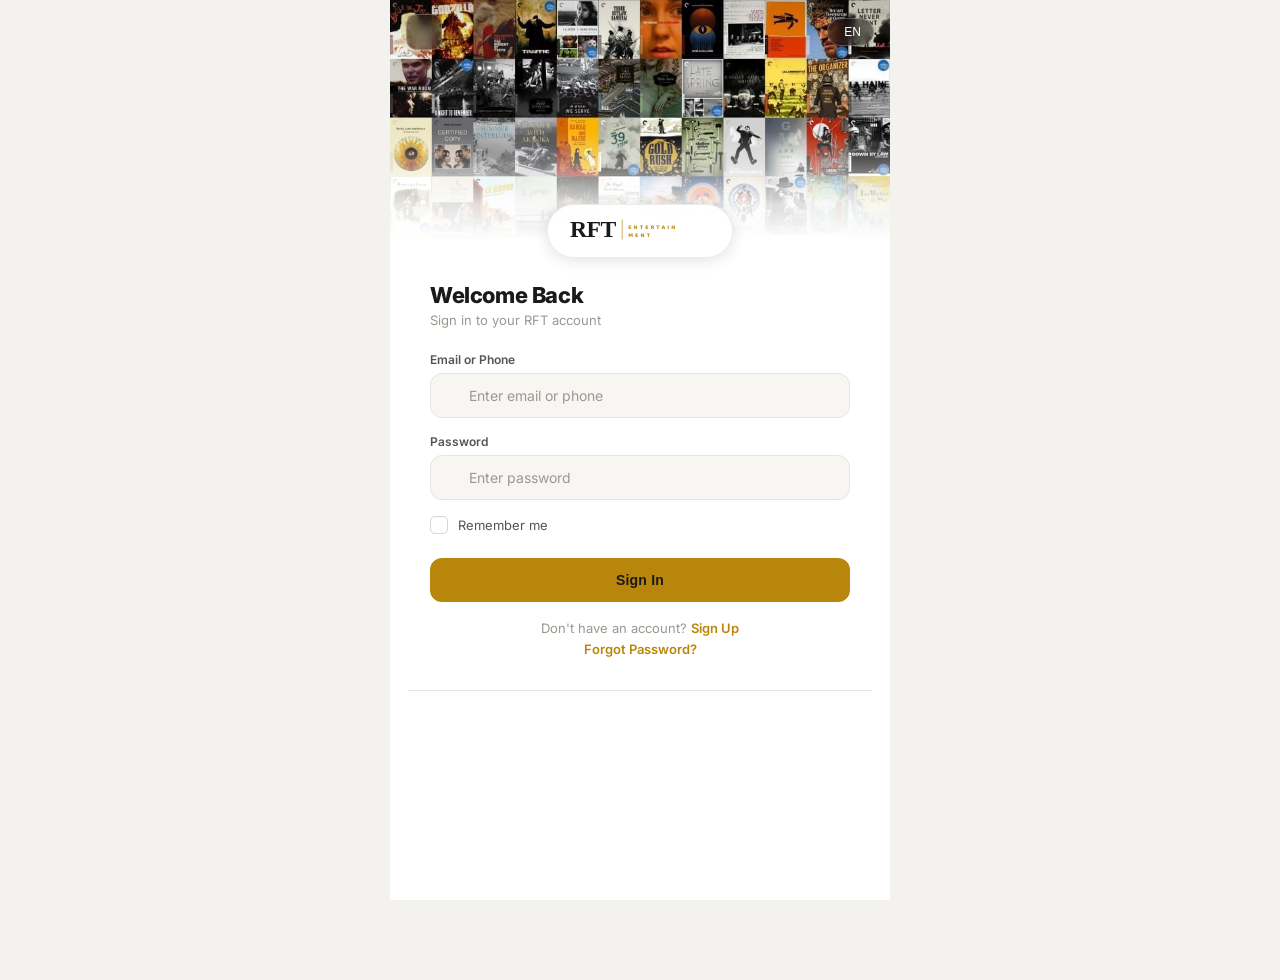
==== commit 3ce8e5e6: "feat: add banner image to login/register pages - clean in-flow logo pill" ====
--- a/index.html
+++ b/index.html
@@ -22,17 +22,20 @@
 
         <!-- ═══════════ LOGIN ═══════════ -->
         <div class="page" id="loginPage">
-            <div class="top-bar">
-                <button class="back-btn" onclick="RFTApp.navigate('homePage')"><i class="ph-bold ph-arrow-left"></i></button>
-                <button class="language-btn"><i class="ph-bold ph-globe"></i> EN</button>
-            </div>
-            <div class="logo-section">
-                <div class="logo-glow"></div>
-                <div class="logo-wordmark">
-                  <img src="assets/logo.svg" alt="RFT Entertainment" class="logo-svg-img">
-                </div>
-            </div>
-            <div class="form-card">
+            <div class="auth-banner">
+                <img src="assets/banner.jpg" alt="" class="auth-banner-img">
+                <div class="auth-banner-overlay"></div>
+                <div class="auth-banner-topbar">
+                    <button class="back-btn auth-back-btn" onclick="RFTApp.navigate('homePage')"><i class="ph-bold ph-arrow-left"></i></button>
+                    <button class="language-btn auth-lang-btn"><i class="ph-bold ph-globe"></i> EN</button>
+                </div>
+            </div>
+            <div class="auth-logo-row">
+                <div class="auth-logo-pill">
+                    <img src="assets/logo.svg" alt="RFT Entertainment" class="auth-logo-img">
+                </div>
+            </div>
+            <div class="form-card auth-form-card">
                 <h2 class="form-title">Welcome Back</h2>
                 <p class="form-subtitle">Sign in to your RFT account</p>
                 <div class="input-group">
@@ -65,17 +68,20 @@
 
         <!-- ═══════════ REGISTER ═══════════ -->
         <div class="page" id="registerPage">
-            <div class="top-bar">
-                <button class="back-btn" onclick="RFTApp.navigate('loginPage')"><i class="ph-bold ph-arrow-left"></i></button>
-                <button class="language-btn"><i class="ph-bold ph-globe"></i> EN</button>
-            </div>
-            <div class="logo-section">
-                <div class="logo-glow"></div>
-                <div class="logo-wordmark">
-                  <img src="assets/logo.svg" alt="RFT Entertainment" class="logo-svg-img">
-                </div>
-            </div>
-            <div class="form-card">
+            <div class="auth-banner">
+                <img src="assets/banner.jpg" alt="" class="auth-banner-img">
+                <div class="auth-banner-overlay"></div>
+                <div class="auth-banner-topbar">
+                    <button class="back-btn auth-back-btn" onclick="RFTApp.navigate('loginPage')"><i class="ph-bold ph-arrow-left"></i></button>
+                    <button class="language-btn auth-lang-btn"><i class="ph-bold ph-globe"></i> EN</button>
+                </div>
+            </div>
+            <div class="auth-logo-row">
+                <div class="auth-logo-pill">
+                    <img src="assets/logo.svg" alt="RFT Entertainment" class="auth-logo-img">
+                </div>
+            </div>
+            <div class="form-card auth-form-card">
                 <h2 class="form-title">Create Account</h2>
                 <p class="form-subtitle">Join RFT Entertainment today</p>
                 <div class="input-group">
@@ -353,11 +359,6 @@
                 <h2>Task Hall</h2>
                 <button class="pi-edit-btn" onclick="RFTApp.navigate('myTasksPage')"><i class="ph-bold ph-list-bullets"></i> My Tasks</button>
             </div>
-            <!-- Pull to refresh indicator -->
-            <div class="pull-refresh-indicator" id="pullRefreshIndicator">
-                <i class="ph-bold ph-arrows-clockwise"></i> Pull to refresh
-            </div>
-
             <!-- ── Trailer Reel ────────────────────────────────────────── -->
             <div class="trailer-reel-section">
                 <div class="trailer-filmstrip"></div>
--- a/styles/core.css
+++ b/styles/core.css
@@ -241,7 +241,7 @@
   background: var(--gold); border-color: var(--gold);
 }
 .checkbox-wrapper input[type="checkbox"]:checked::after {
-  content: '✓'; font-size: 11px; font-weight: 800; color: #fff;
+  content: '✓'; font-size: 11px; font-weight: 800; color: #1a1a1a;
   position: absolute; top: 50%; left: 50%; transform: translate(-50%,-50%);
 }
 .checkbox-label { font-size: 13px; color: var(--text-secondary); }
@@ -251,7 +251,7 @@
   width: 100%; padding: 14px;
   background: var(--gold);
   border: none; border-radius: 12px;
-  color: #FFFFFF; font-size: 14px; font-weight: 700;
+  color: #1a1a1a; font-size: 14px; font-weight: 700;
   cursor: pointer; transition: background .2s, transform .1s, box-shadow .2s;
   margin-top: 10px; letter-spacing: .2px;
 }
@@ -327,7 +327,7 @@
   box-shadow: 0 4px 14px rgba(0,0,0,.15);
 }
 .fab:hover    { transform: scale(1.08); }
-.fab.whatsapp { background: #25d366; color: #fff; }
+.fab.whatsapp { background: #25d366; color: #1a1a1a; }
 
 /* ── Copy btn ──────────────────────────────────────────────── */
 .copy-btn {
@@ -418,3 +418,120 @@
   border-radius: 10px; padding: 10px 12px; font-size: 12px; color: var(--gold-dark);
   display: flex; align-items: flex-start; gap: 6px;
 }
+
+
+/* ============================================================
+   Auth banner — login + register pages
+   Banner image fills top, fades to white, logo pill below
+   ============================================================ */
+
+/* Page overrides */
+#loginPage,
+#registerPage {
+  padding-top: 0 !important;
+  padding-bottom: 0 !important;
+  background: var(--white) !important;
+  overflow-y: auto !important;
+  overflow-x: hidden !important;
+}
+
+/* Banner wrapper — clips image + overlay inside it */
+.auth-banner {
+  position: relative;
+  width: 100%;
+  height: 240px;
+  overflow: hidden;          /* logo is NOT inside here so nothing leaks */
+  background: #111;
+  flex-shrink: 0;
+}
+
+/* The actual image — fills banner fully */
+.auth-banner-img {
+  position: absolute;
+  inset: 0;
+  width: 100%;
+  height: 100%;
+  object-fit: cover;
+  object-position: center top;
+  display: block;
+  z-index: 0;
+}
+
+/* Gradient overlay: clear at top, fades to white at bottom */
+.auth-banner-overlay {
+  position: absolute;
+  inset: 0;
+  z-index: 1;
+  background: linear-gradient(
+    to bottom,
+    rgba(0,0,0,0.15)   0%,
+    rgba(0,0,0,0.0)    30%,
+    rgba(255,255,255,0) 55%,
+    rgba(255,255,255,0.85) 85%,
+    rgba(255,255,255,1) 100%
+  );
+}
+
+/* Back + language buttons float over the banner */
+.auth-banner-topbar {
+  position: absolute;
+  top: 0; left: 0; right: 0;
+  z-index: 2;
+  display: flex;
+  align-items: center;
+  justify-content: space-between;
+  padding: 14px 16px;
+}
+
+.auth-back-btn {
+  background: rgba(0,0,0,0.40) !important;
+  border: 1px solid rgba(255,255,255,0.25) !important;
+  color: #fff !important;
+  backdrop-filter: blur(6px);
+  -webkit-backdrop-filter: blur(6px);
+}
+
+.auth-lang-btn {
+  background: rgba(0,0,0,0.40) !important;
+  border: 1px solid rgba(255,255,255,0.25) !important;
+  color: #fff !important;
+  backdrop-filter: blur(6px);
+  -webkit-backdrop-filter: blur(6px);
+}
+
+/* Logo row — sits below the banner in normal flow, overlaps it upward */
+.auth-logo-row {
+  display: flex;
+  justify-content: center;
+  margin-top: -36px;   /* pulls logo up to overlap bottom of banner */
+  position: relative;
+  z-index: 3;
+  padding-bottom: 4px;
+}
+
+.auth-logo-pill {
+  background: rgba(255,255,255,0.95);
+  border: 1px solid rgba(0,0,0,0.08);
+  border-radius: 50px;
+  padding: 9px 22px;
+  box-shadow: 0 2px 16px rgba(0,0,0,0.12);
+}
+
+.auth-logo-img {
+  width: 140px;
+  height: auto;
+  display: block;
+}
+
+/* Form card — no top rounding, seamless continuation */
+.auth-form-card {
+  margin-top: 0 !important;
+  border-radius: 0 !important;
+  border-left: none !important;
+  border-right: none !important;
+  border-top: none !important;
+  box-shadow: none !important;
+  background: var(--white) !important;
+  padding-top: 20px !important;
+  margin-bottom: 0 !important;
+}
--- a/styles/components.css
+++ b/styles/components.css
@@ -26,11 +26,11 @@
   box-shadow: 0 4px 16px rgba(184,134,11,.25);
 }
 .hbb-left   { display: flex; flex-direction: column; gap: 3px; }
-.hbb-name   { font-size: 15px; font-weight: 700; color: #fff; }
+.hbb-name   { font-size: 15px; font-weight: 700; color: #1a1a1a; }
 .hbb-vip    { font-size: 11px; color: rgba(255,255,255,.75); font-weight: 600; }
 .hbb-right  { text-align: right; }
 .hbb-label  { font-size: 10px; color: rgba(255,255,255,.7); text-transform: uppercase; letter-spacing: .5px; }
-.hbb-amount { font-size: 20px; font-weight: 800; color: #fff; margin-top: 2px; }
+.hbb-amount { font-size: 20px; font-weight: 800; color: #1a1a1a; margin-top: 2px; }
 
 /* ── Announcement bar ──────────────────────────────────────── */
 .welcome-bar {
@@ -82,7 +82,7 @@
   border-color: var(--gold-border);
 }
 .feat-badge {
-  background: var(--error); color: #fff;
+  background: var(--error); color: #1a1a1a;
   border-radius: 8px; padding: 1px 5px; font-size: 8px; font-weight: 700;
   vertical-align: top; margin-left: 1px;
 }
@@ -151,14 +151,14 @@
   margin-bottom: 16px;
 }
 .wallet-header span  { font-size: 11px; color: rgba(255,255,255,.75); text-transform: uppercase; letter-spacing: .5px; }
-.wallet-header strong{ font-size: 26px; font-weight: 800; color: #fff; letter-spacing: -.3px; }
+.wallet-header strong{ font-size: 26px; font-weight: 800; color: #1a1a1a; letter-spacing: -.3px; }
 .wallet-row {
   display: flex; border-top: 1px solid rgba(255,255,255,.2);
   padding-top: 12px; margin-bottom: 14px;
 }
 .wallet-col { flex: 1; text-align: center; }
 .wallet-col span   { display: block; font-size: 10px; color: rgba(255,255,255,.7); margin-bottom: 3px; text-transform: uppercase; letter-spacing: .3px; }
-.wallet-col strong { font-size: 16px; font-weight: 700; color: #fff; }
+.wallet-col strong { font-size: 16px; font-weight: 700; color: #1a1a1a; }
 .wallet-stats-row {
   display: flex; border-top: 1px solid rgba(255,255,255,.2);
   padding-top: 10px; margin-bottom: 14px;
@@ -166,15 +166,15 @@
 .wstat       { flex: 1; text-align: center; border-right: 1px solid rgba(255,255,255,.2); }
 .wstat:last-child { border-right: none; }
 .wstat-label { font-size: 9px; color: rgba(255,255,255,.65); margin-bottom: 3px; text-transform: uppercase; letter-spacing: .3px; }
-.wstat-val   { font-size: 11px; font-weight: 700; color: #fff; }
+.wstat-val   { font-size: 11px; font-weight: 700; color: #1a1a1a; }
 .wallet-actions { display: flex; gap: 10px; }
 .btn-recharge.wallet-btn {
   flex: 1; background: rgba(255,255,255,.2); border: 1px solid rgba(255,255,255,.3);
-  color: #fff; border-radius: 10px; padding: 10px; font-size: 13px; font-weight: 600;
+  color: #1a1a1a; border-radius: 10px; padding: 10px; font-size: 13px; font-weight: 600;
 }
 .btn-withdraw.wallet-btn {
   flex: 1; background: rgba(255,255,255,.15); border: 1px solid rgba(255,255,255,.25);
-  color: #fff; border-radius: 10px; padding: 10px; font-size: 13px; font-weight: 600;
+  color: #1a1a1a; border-radius: 10px; padding: 10px; font-size: 13px; font-weight: 600;
 }
 
 /* ── Transaction list ──────────────────────────────────────── */
@@ -188,7 +188,7 @@
   border: 1.5px solid var(--border); background: var(--white);
   color: var(--text-muted); font-size: 12px; cursor: pointer; transition: all .15s;
 }
-.tx-tab.active { background: var(--gold); color: #fff; border-color: var(--gold); font-weight: 600; }
+.tx-tab.active { background: var(--gold); color: #1a1a1a; border-color: var(--gold); font-weight: 600; }
 .tx-loading { text-align: center; padding: 32px; color: var(--text-muted); font-size: 13px; }
 .transaction-item {
   display: flex; align-items: center; gap: 12px;
--- a/styles/pages.css
+++ b/styles/pages.css
@@ -39,7 +39,7 @@
 
 .feat-badge {
   background: var(--primary);
-  color: white;
+  color: #1a1a1a;
   border-radius: 6px;
   padding: 2px 6px;
   font-size: 10px;
@@ -87,7 +87,7 @@
   justify-content: center;
   background: rgba(0,0,0,0.5);
   border: none;
-  color: white;
+  color: #1a1a1a;
   font-size: 24px;
   cursor: pointer;
 }
@@ -98,7 +98,7 @@
   align-items: center;
   justify-content: center;
   background: rgba(42, 157, 143, 0.6);
-  color: white;
+  color: #1a1a1a;
   font-size: 28px;
 }
 .rft-engine-card-body {
@@ -156,7 +156,7 @@
   right: 14px;
   background: rgba(255,255,255,0.1);
   border: none;
-  color: white;
+  color: #1a1a1a;
   font-size: 18px;
   border-radius: 50%;
   width: 32px;
@@ -1436,7 +1436,7 @@
 }
 .lb-tab.active {
   background: var(--primary);
-  color: white;
+  color: #1a1a1a;
   border-color: var(--primary);
   font-weight: 700;
 }
@@ -2759,46 +2759,43 @@
   gap: 8px;
 }
 
-/* Grid — 1 column on mobile, 2 on wider screens */
+/* Grid — single column list */
 .trailer-grid {
   padding: 12px 12px 4px;
-  display: grid;
-  grid-template-columns: 1fr;
+  display: flex;
+  flex-direction: column;
   gap: 12px;
 }
 
-@media (min-width: 480px) {
-  .trailer-grid {
-    grid-template-columns: 1fr 1fr;
-  }
-}
-
-/* Card */
+/* Card — horizontal list layout */
 .tr-card {
-  display: block;
+  display: flex;
+  flex-direction: row;
   text-decoration: none;
   color: inherit;
   background: var(--white);
   border: 1px solid var(--border);
   border-radius: 12px;
   overflow: hidden;
-  transition: transform 0.18s ease, border-color 0.18s ease, box-shadow 0.18s ease;
+  transition: border-color 0.18s ease, box-shadow 0.18s ease;
 }
 
 .tr-card:hover,
 .tr-card:active {
-  transform: translateY(-2px);
   border-color: var(--gold);
   box-shadow: 0 4px 16px rgba(212,168,67,0.15);
 }
 
-/* Poster area — 16:9 ratio */
+/* Poster — fixed width thumbnail on the left */
 .tr-poster {
   position: relative;
-  width: 100%;
-  padding-top: 56.25%;
+  width: 110px;
+  min-width: 110px;
+  padding-top: 0;
+  height: 80px;
   background: linear-gradient(160deg, var(--pa, #3a2f1e), var(--pb, #14121a) 70%);
   overflow: hidden;
+  flex-shrink: 0;
 }
 
 .tr-thumb {
@@ -2809,11 +2806,11 @@
   object-fit: cover;
   display: block;
   z-index: 1;
-  transition: transform 0.3s ease;
 }
 
 .tr-card:hover .tr-thumb {
   transform: scale(1.04);
+  transition: transform 0.3s ease;
 }
 
 /* CSS fallback when image fails */
@@ -2850,71 +2847,79 @@
   z-index: 3;
   top: 50%; left: 50%;
   transform: translate(-50%, -50%);
-  width: 44px; height: 44px;
+  width: 32px; height: 32px;
   border-radius: 50%;
   background: rgba(0,0,0,0.55);
   border: 2px solid var(--gold);
   display: flex;
   align-items: center;
   justify-content: center;
-  color: #fff;
-  transition: background 0.18s ease, transform 0.18s ease;
+  color: #1a1a1a;
+  transition: background 0.18s ease;
 }
 
 .tr-play svg {
-  width: 18px; height: 18px;
+  width: 12px; height: 12px;
   margin-left: 2px;
 }
 
 .tr-card:hover .tr-play,
 .tr-card:active .tr-play {
   background: var(--gold);
-  transform: translate(-50%, -50%) scale(1.1);
 }
 
 /* Card body */
 .tr-body {
-  padding: 12px 14px 14px;
+  padding: 10px 12px;
+  display: flex;
+  flex-direction: column;
+  justify-content: center;
+  flex: 1;
+  min-width: 0;
 }
 
 .tr-studio {
   display: inline-block;
-  font-size: 9.5px;
+  font-size: 9px;
   font-weight: 700;
-  letter-spacing: 0.12em;
+  letter-spacing: 0.10em;
   text-transform: uppercase;
   color: var(--gold);
   border: 1px solid rgba(212,168,67,0.35);
   border-radius: 100px;
-  padding: 2px 8px;
-  margin-bottom: 7px;
+  padding: 1px 6px;
+  margin-bottom: 4px;
 }
 
 .tr-title {
   font-size: 13px;
   font-weight: 700;
   color: var(--text-primary);
-  line-height: 1.25;
-  margin-bottom: 4px;
+  line-height: 1.2;
+  margin-bottom: 2px;
   letter-spacing: -0.1px;
+  white-space: nowrap;
+  overflow: hidden;
+  text-overflow: ellipsis;
 }
 
 .tr-meta {
   font-size: 11px;
   color: var(--text-muted);
-  margin-bottom: 10px;
-  line-height: 1.4;
+  margin-bottom: 6px;
+  line-height: 1.3;
+  white-space: nowrap;
+  overflow: hidden;
+  text-overflow: ellipsis;
 }
 
 .tr-yt-row {
   display: flex;
   align-items: center;
-  gap: 5px;
-  font-size: 11px;
+  gap: 4px;
+  font-size: 10px;
   font-weight: 600;
   color: var(--text-secondary);
-  border-top: 1px solid var(--border);
-  padding-top: 9px;
 }
 
 .tr-card:hover .tr-yt-row,
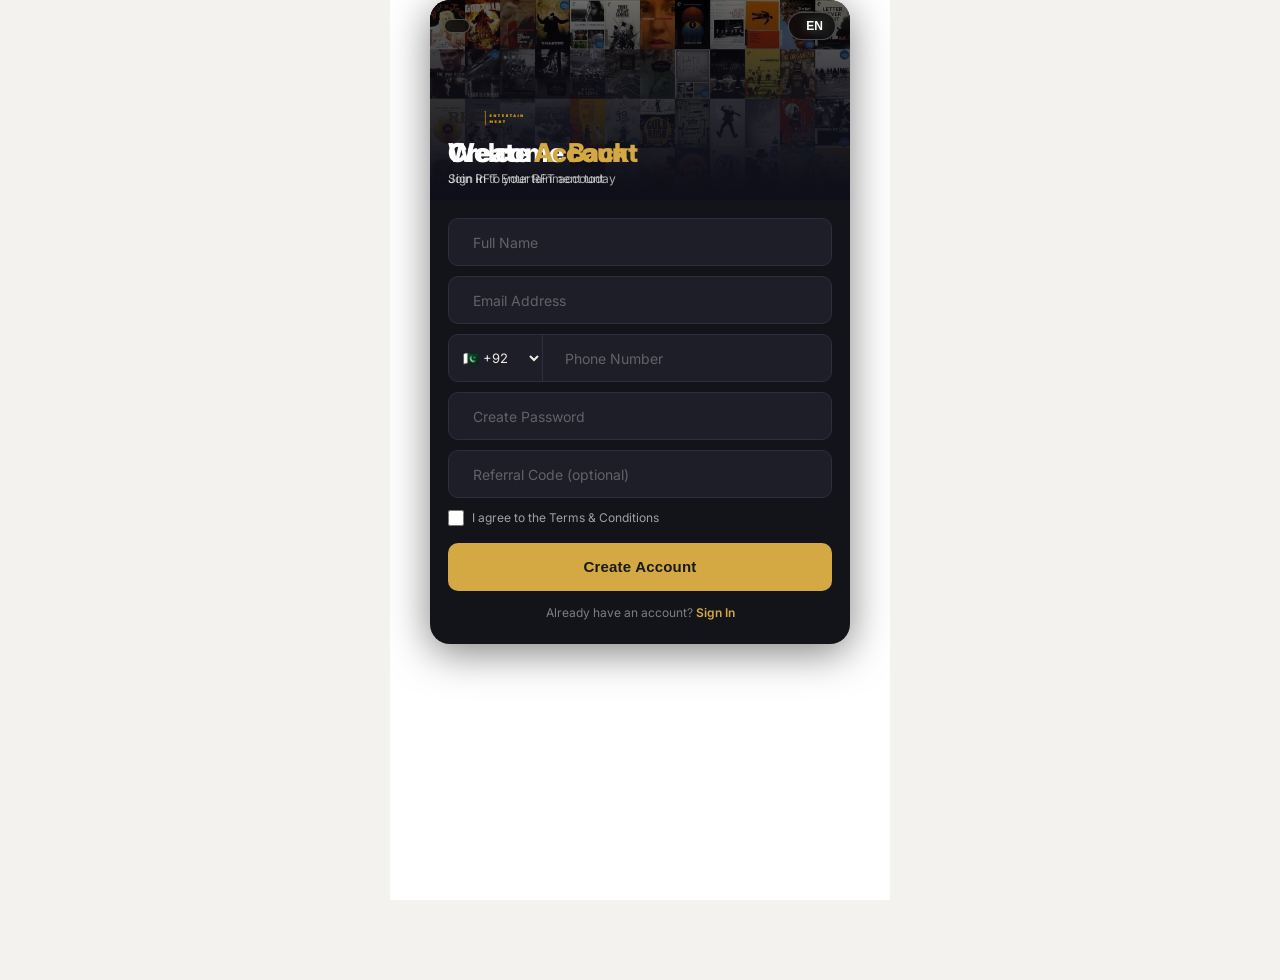
==== commit 77bc77f9: "feat: login/register redesigned as unified dark card (AEGON style)" ====
--- a/index.html
+++ b/index.html
@@ -21,121 +21,101 @@
         <div class="toast" id="toast"></div>
 
         <!-- ═══════════ LOGIN ═══════════ -->
-        <div class="page" id="loginPage">
-            <div class="auth-banner">
-                <img src="assets/banner.jpg" alt="" class="auth-banner-img">
-                <div class="auth-banner-overlay"></div>
-                <div class="auth-banner-topbar">
-                    <button class="back-btn auth-back-btn" onclick="RFTApp.navigate('homePage')"><i class="ph-bold ph-arrow-left"></i></button>
-                    <button class="language-btn auth-lang-btn"><i class="ph-bold ph-globe"></i> EN</button>
-                </div>
-            </div>
-            <div class="auth-logo-row">
-                <div class="auth-logo-pill">
-                    <img src="assets/logo.svg" alt="RFT Entertainment" class="auth-logo-img">
-                </div>
-            </div>
-            <div class="form-card auth-form-card">
-                <h2 class="form-title">Welcome Back</h2>
-                <p class="form-subtitle">Sign in to your RFT account</p>
-                <div class="input-group">
-                    <label class="input-label">Email or Phone</label>
-                    <div class="input-wrapper">
-                        <i class="ph-bold ph-user input-icon"></i>
-                        <input type="text" class="form-input" id="loginEmail" placeholder="Enter email or phone">
-                    </div>
-                </div>
-                <div class="input-group">
-                    <label class="input-label">Password</label>
-                    <div class="input-wrapper">
-                        <i class="ph-bold ph-lock input-icon"></i>
-                        <input type="password" class="form-input" id="loginPassword" placeholder="Enter password"
-                               onkeydown="if(event.key==='Enter') handleLogin()">
-                        <button class="toggle-password" onclick="togglePwd('loginPassword', this)"><i class="ph-bold ph-eye"></i></button>
-                    </div>
-                </div>
-                <div class="checkbox-wrapper">
-                    <input type="checkbox" id="rememberMe">
-                    <label class="checkbox-label" for="rememberMe">Remember me</label>
-                </div>
-                <button class="btn-primary" onclick="handleLogin()">Sign In</button>
-                <div class="form-footer">
-                    <p>Don't have an account? <span class="form-link" onclick="RFTApp.navigate('registerPage')">Sign Up</span></p>
-                    <p><span class="form-link" onclick="RFTApp.navigate('forgotPage')">Forgot Password?</span></p>
+        <div class="page auth-page" id="loginPage">
+            <div class="auth-card">
+                <!-- Banner as card header bg -->
+                <div class="auth-card-header">
+                    <img src="assets/banner.jpg" alt="" class="auth-card-bg">
+                    <div class="auth-card-header-overlay"></div>
+                    <div class="auth-card-topbar">
+                        <button class="auth-nav-btn" onclick="RFTApp.navigate('homePage')"><i class="ph-bold ph-arrow-left"></i></button>
+                        <button class="auth-nav-btn"><i class="ph-bold ph-globe"></i> EN</button>
+                    </div>
+                    <div class="auth-card-hero">
+                        <img src="assets/logo.svg" alt="RFT Entertainment" class="auth-card-logo">
+                        <h1 class="auth-card-title">Welcome <span>Back</span></h1>
+                        <p class="auth-card-sub">Sign in to your RFT account</p>
+                    </div>
+                </div>
+                <!-- Form fields -->
+                <div class="auth-card-body">
+                    <div class="auth-input-group">
+                        <i class="ph-bold ph-user"></i>
+                        <input type="text" id="loginEmail" placeholder="Email or Phone">
+                    </div>
+                    <div class="auth-input-group">
+                        <i class="ph-bold ph-lock"></i>
+                        <input type="password" id="loginPassword" placeholder="Password" onkeydown="if(event.key==='Enter') handleLogin()">
+                        <button class="auth-eye-btn" onclick="togglePwd('loginPassword',this)"><i class="ph-bold ph-eye"></i></button>
+                    </div>
+                    <div class="auth-check-row">
+                        <input type="checkbox" id="rememberMe">
+                        <label for="rememberMe">Remember me</label>
+                    </div>
+                    <button class="auth-submit-btn" onclick="handleLogin()">Sign In</button>
+                    <div class="auth-footer-links">
+                        <span onclick="RFTApp.navigate('forgotPage')">Forgot Password?</span>
+                        <span>Don't have an account? <strong onclick="RFTApp.navigate('registerPage')">Sign Up</strong></span>
+                    </div>
                 </div>
             </div>
         </div>
 
         <!-- ═══════════ REGISTER ═══════════ -->
-        <div class="page" id="registerPage">
-            <div class="auth-banner">
-                <img src="assets/banner.jpg" alt="" class="auth-banner-img">
-                <div class="auth-banner-overlay"></div>
-                <div class="auth-banner-topbar">
-                    <button class="back-btn auth-back-btn" onclick="RFTApp.navigate('loginPage')"><i class="ph-bold ph-arrow-left"></i></button>
-                    <button class="language-btn auth-lang-btn"><i class="ph-bold ph-globe"></i> EN</button>
-                </div>
-            </div>
-            <div class="auth-logo-row">
-                <div class="auth-logo-pill">
-                    <img src="assets/logo.svg" alt="RFT Entertainment" class="auth-logo-img">
-                </div>
-            </div>
-            <div class="form-card auth-form-card">
-                <h2 class="form-title">Create Account</h2>
-                <p class="form-subtitle">Join RFT Entertainment today</p>
-                <div class="input-group">
-                    <label class="input-label">Full Name</label>
-                    <div class="input-wrapper">
-                        <i class="ph-bold ph-user input-icon"></i>
-                        <input type="text" class="form-input" id="registerName" placeholder="Enter your name">
-                    </div>
-                </div>
-                <div class="input-group">
-                    <label class="input-label">Email</label>
-                    <div class="input-wrapper">
-                        <i class="ph-bold ph-envelope input-icon"></i>
-                        <input type="email" class="form-input" id="registerEmail" placeholder="Enter email">
-                    </div>
-                </div>
-                <div class="input-group">
-                    <label class="input-label">Phone</label>
-                    <div class="input-wrapper" style="padding:0">
-                        <select id="countryCode" class="country-code-select" onchange="updateCountryCode(this)">
-                            <option value="+92" data-flag="🇵🇰">🇵🇰 +92</option>
-                            <option value="+91" data-flag="🇮🇳">🇮🇳 +91</option>
-                            <option value="+880" data-flag="🇧🇩">🇧🇩 +880</option>
-                            <option value="+971" data-flag="🇦🇪">🇦🇪 +971</option>
-                            <option value="+966" data-flag="🇸🇦">🇸🇦 +966</option>
-                            <option value="+974" data-flag="🇶🇦">🇶🇦 +974</option>
-                            <option value="+44"  data-flag="🇬🇧">🇬🇧 +44</option>
-                            <option value="+1"   data-flag="🇺🇸">🇺🇸 +1</option>
+        <div class="page auth-page" id="registerPage">
+            <div class="auth-card">
+                <div class="auth-card-header">
+                    <img src="assets/banner.jpg" alt="" class="auth-card-bg">
+                    <div class="auth-card-header-overlay"></div>
+                    <div class="auth-card-topbar">
+                        <button class="auth-nav-btn" onclick="RFTApp.navigate('loginPage')"><i class="ph-bold ph-arrow-left"></i></button>
+                        <button class="auth-nav-btn"><i class="ph-bold ph-globe"></i> EN</button>
+                    </div>
+                    <div class="auth-card-hero">
+                        <img src="assets/logo.svg" alt="RFT Entertainment" class="auth-card-logo">
+                        <h1 class="auth-card-title">Create <span>Account</span></h1>
+                        <p class="auth-card-sub">Join RFT Entertainment today</p>
+                    </div>
+                </div>
+                <div class="auth-card-body">
+                    <div class="auth-input-group">
+                        <i class="ph-bold ph-user"></i>
+                        <input type="text" id="registerName" placeholder="Full Name">
+                    </div>
+                    <div class="auth-input-group">
+                        <i class="ph-bold ph-envelope"></i>
+                        <input type="email" id="registerEmail" placeholder="Email Address">
+                    </div>
+                    <div class="auth-input-group auth-phone-group">
+                        <select id="countryCode" class="auth-country-select" onchange="updateCountryCode(this)">
+                            <option value="+92">🇵🇰 +92</option>
+                            <option value="+91">🇮🇳 +91</option>
+                            <option value="+880">🇧🇩 +880</option>
+                            <option value="+971">🇦🇪 +971</option>
+                            <option value="+966">🇸🇦 +966</option>
+                            <option value="+974">🇶🇦 +974</option>
+                            <option value="+44">🇬🇧 +44</option>
+                            <option value="+1">🇺🇸 +1</option>
                         </select>
-                        <input type="tel" class="form-input" id="registerPhone" placeholder="3001234567" style="border-left:1px solid rgba(255,255,255,.08)">
-                    </div>
-                </div>
-                <div class="input-group">
-                    <label class="input-label">Password</label>
-                    <div class="input-wrapper">
-                        <i class="ph-bold ph-lock input-icon"></i>
-                        <input type="password" class="form-input" id="registerPassword" placeholder="Min 6 characters">
-                        <button class="toggle-password" onclick="togglePwd('registerPassword', this)"><i class="ph-bold ph-eye"></i></button>
-                    </div>
-                </div>
-                <div class="input-group" id="refCodeGroup">
-                    <label class="input-label">Referral Code <span style="color:#888;font-size:11px">(optional)</span></label>
-                    <div class="input-wrapper">
-                        <i class="ph-bold ph-link input-icon"></i>
-                        <input type="text" class="form-input" id="registerRef" placeholder="e.g. RFTABC123">
-                    </div>
-                </div>
-                <div class="checkbox-wrapper">
-                    <input type="checkbox" id="agreeTerms">
-                    <label class="checkbox-label" for="agreeTerms">I agree to the Terms & Conditions</label>
-                </div>
-                <button class="btn-primary" onclick="handleRegister()">Create Account</button>
-                <div class="form-footer">
-                    <p>Already have an account? <span class="form-link" onclick="RFTApp.navigate('loginPage')">Sign In</span></p>
+                        <input type="tel" id="registerPhone" placeholder="Phone Number">
+                    </div>
+                    <div class="auth-input-group">
+                        <i class="ph-bold ph-lock"></i>
+                        <input type="password" id="registerPassword" placeholder="Create Password">
+                        <button class="auth-eye-btn" onclick="togglePwd('registerPassword',this)"><i class="ph-bold ph-eye"></i></button>
+                    </div>
+                    <div class="auth-input-group">
+                        <i class="ph-bold ph-link"></i>
+                        <input type="text" id="registerRef" placeholder="Referral Code (optional)">
+                    </div>
+                    <div class="auth-check-row">
+                        <input type="checkbox" id="agreeTerms">
+                        <label for="agreeTerms">I agree to the Terms & Conditions</label>
+                    </div>
+                    <button class="auth-submit-btn" onclick="handleRegister()">Create Account</button>
+                    <div class="auth-footer-links">
+                        <span>Already have an account? <strong onclick="RFTApp.navigate('loginPage')">Sign In</strong></span>
+                    </div>
                 </div>
             </div>
         </div>
--- a/styles/core.css
+++ b/styles/core.css
@@ -535,3 +535,267 @@
   padding-top: 20px !important;
   margin-bottom: 0 !important;
 }
+
+
+/* ============================================================
+   Auth pages — unified dark card (AEGON-Life style)
+   ============================================================ */
+
+.auth-page {
+  background: #0e0e12 !important;
+  display: flex !important;
+  align-items: flex-start !important;
+  justify-content: center !important;
+  padding: 16px 14px 40px !important;
+  overflow-y: auto !important;
+  min-height: 100vh !important;
+}
+
+/* The single unified dark card */
+.auth-card {
+  width: 100%;
+  max-width: 420px;
+  background: #13131a;
+  border-radius: 20px;
+  overflow: hidden;
+  box-shadow: 0 8px 40px rgba(0,0,0,0.5);
+}
+
+/* ── Card header — banner image + title overlay ── */
+.auth-card-header {
+  position: relative;
+  height: 200px;
+  overflow: hidden;
+}
+
+.auth-card-bg {
+  position: absolute;
+  inset: 0;
+  width: 100%;
+  height: 100%;
+  object-fit: cover;
+  object-position: center top;
+  z-index: 0;
+}
+
+.auth-card-header-overlay {
+  position: absolute;
+  inset: 0;
+  background: linear-gradient(
+    to bottom,
+    rgba(0,0,0,0.35) 0%,
+    rgba(15,15,25,0.7) 70%,
+    rgba(15,15,25,1) 100%
+  );
+  z-index: 1;
+}
+
+/* Back + EN buttons */
+.auth-card-topbar {
+  position: absolute;
+  top: 0; left: 0; right: 0;
+  z-index: 3;
+  display: flex;
+  align-items: center;
+  justify-content: space-between;
+  padding: 12px 14px;
+}
+
+.auth-nav-btn {
+  background: rgba(0,0,0,0.45);
+  border: 1px solid rgba(255,255,255,0.2);
+  color: #fff !important;
+  border-radius: 20px;
+  padding: 6px 12px;
+  font-size: 12px;
+  font-weight: 600;
+  cursor: pointer;
+  display: flex;
+  align-items: center;
+  gap: 5px;
+  backdrop-filter: blur(6px);
+  -webkit-backdrop-filter: blur(6px);
+}
+
+/* Logo + title inside header */
+.auth-card-hero {
+  position: absolute;
+  bottom: 14px;
+  left: 18px;
+  right: 18px;
+  z-index: 3;
+}
+
+.auth-card-logo {
+  width: 100px;
+  height: auto;
+  display: block;
+  margin-bottom: 8px;
+  filter: brightness(1.1);
+}
+
+.auth-card-title {
+  font-size: 26px;
+  font-weight: 800;
+  color: #fff !important;
+  margin: 0 0 3px;
+  letter-spacing: -0.4px;
+  line-height: 1.1;
+}
+
+.auth-card-title span {
+  color: #d4a843 !important;
+}
+
+.auth-card-sub {
+  font-size: 12px;
+  color: rgba(255,255,255,0.65) !important;
+  margin: 0;
+}
+
+/* ── Card body — form fields ── */
+.auth-card-body {
+  padding: 18px 18px 24px;
+  display: flex;
+  flex-direction: column;
+  gap: 10px;
+}
+
+/* Input rows */
+.auth-input-group {
+  display: flex;
+  align-items: center;
+  background: #1e1e28;
+  border: 1px solid #2e2e3e;
+  border-radius: 10px;
+  padding: 0 14px;
+  height: 48px;
+  gap: 10px;
+  transition: border-color 0.2s;
+}
+
+.auth-input-group:focus-within {
+  border-color: #d4a843;
+}
+
+.auth-input-group > i {
+  color: rgba(255,255,255,0.4);
+  font-size: 16px;
+  flex-shrink: 0;
+}
+
+.auth-input-group input {
+  flex: 1;
+  background: transparent;
+  border: none;
+  outline: none;
+  color: #f0ebe3 !important;
+  font-size: 14px;
+  font-family: inherit;
+  padding: 0;
+  height: 100%;
+}
+
+.auth-input-group input::placeholder {
+  color: rgba(255,255,255,0.3);
+}
+
+/* Phone row — select + input */
+.auth-phone-group {
+  padding: 0;
+  overflow: hidden;
+}
+
+.auth-country-select {
+  background: transparent;
+  border: none;
+  outline: none;
+  color: #f0ebe3;
+  font-size: 13px;
+  font-family: inherit;
+  padding: 0 10px;
+  height: 100%;
+  border-right: 1px solid #2e2e3e;
+  cursor: pointer;
+  flex-shrink: 0;
+}
+
+.auth-phone-group input {
+  padding-left: 12px;
+}
+
+/* Eye button */
+.auth-eye-btn {
+  background: none;
+  border: none;
+  color: rgba(255,255,255,0.4);
+  cursor: pointer;
+  padding: 0;
+  font-size: 16px;
+  display: flex;
+  align-items: center;
+  flex-shrink: 0;
+}
+
+/* Checkbox row */
+.auth-check-row {
+  display: flex;
+  align-items: center;
+  gap: 8px;
+  padding: 2px 0;
+}
+
+.auth-check-row input[type="checkbox"] {
+  width: 16px;
+  height: 16px;
+  accent-color: #d4a843;
+  cursor: pointer;
+  flex-shrink: 0;
+}
+
+.auth-check-row label {
+  font-size: 12px;
+  color: rgba(255,255,255,0.6) !important;
+  cursor: pointer;
+  line-height: 1.4;
+}
+
+/* Submit button */
+.auth-submit-btn {
+  width: 100%;
+  height: 48px;
+  background: #d4a843;
+  border: none;
+  border-radius: 10px;
+  color: #1a1a1a !important;
+  font-size: 15px;
+  font-weight: 700;
+  cursor: pointer;
+  letter-spacing: 0.2px;
+  transition: background 0.2s, transform 0.1s;
+  margin-top: 4px;
+}
+
+.auth-submit-btn:hover { background: #c49a30; }
+.auth-submit-btn:active { transform: scale(0.98); }
+
+/* Footer links */
+.auth-footer-links {
+  display: flex;
+  flex-direction: column;
+  align-items: center;
+  gap: 6px;
+  margin-top: 4px;
+}
+
+.auth-footer-links span {
+  font-size: 12px;
+  color: rgba(255,255,255,0.45) !important;
+  text-align: center;
+}
+
+.auth-footer-links strong {
+  color: #d4a843 !important;
+  font-weight: 600;
+  cursor: pointer;
+}
--- a/styles/components.css
+++ b/styles/components.css
@@ -27,9 +27,9 @@
 }
 .hbb-left   { display: flex; flex-direction: column; gap: 3px; }
 .hbb-name   { font-size: 15px; font-weight: 700; color: #1a1a1a; }
-.hbb-vip    { font-size: 11px; color: rgba(255,255,255,.75); font-weight: 600; }
+.hbb-vip    { font-size: 11px; color: #1a1a1a; font-weight: 600; }
 .hbb-right  { text-align: right; }
-.hbb-label  { font-size: 10px; color: rgba(255,255,255,.7); text-transform: uppercase; letter-spacing: .5px; }
+.hbb-label  { font-size: 10px; color: #1a1a1a; text-transform: uppercase; letter-spacing: .5px; }
 .hbb-amount { font-size: 20px; font-weight: 800; color: #1a1a1a; margin-top: 2px; }
 
 /* ── Announcement bar ──────────────────────────────────────── */
@@ -150,30 +150,30 @@
   display: flex; justify-content: space-between; align-items: flex-start;
   margin-bottom: 16px;
 }
-.wallet-header span  { font-size: 11px; color: rgba(255,255,255,.75); text-transform: uppercase; letter-spacing: .5px; }
+.wallet-header span  { font-size: 11px; color: #1a1a1a; text-transform: uppercase; letter-spacing: .5px; }
 .wallet-header strong{ font-size: 26px; font-weight: 800; color: #1a1a1a; letter-spacing: -.3px; }
 .wallet-row {
-  display: flex; border-top: 1px solid rgba(255,255,255,.2);
+  display: flex; border-top: 1px solid rgba(0,0,0,.15);
   padding-top: 12px; margin-bottom: 14px;
 }
 .wallet-col { flex: 1; text-align: center; }
-.wallet-col span   { display: block; font-size: 10px; color: rgba(255,255,255,.7); margin-bottom: 3px; text-transform: uppercase; letter-spacing: .3px; }
+.wallet-col span   { display: block; font-size: 10px; color: #1a1a1a; margin-bottom: 3px; text-transform: uppercase; letter-spacing: .3px; }
 .wallet-col strong { font-size: 16px; font-weight: 700; color: #1a1a1a; }
 .wallet-stats-row {
-  display: flex; border-top: 1px solid rgba(255,255,255,.2);
+  display: flex; border-top: 1px solid rgba(0,0,0,.15);
   padding-top: 10px; margin-bottom: 14px;
 }
-.wstat       { flex: 1; text-align: center; border-right: 1px solid rgba(255,255,255,.2); }
+.wstat       { flex: 1; text-align: center; border-right: 1px solid rgba(0,0,0,.15); }
 .wstat:last-child { border-right: none; }
-.wstat-label { font-size: 9px; color: rgba(255,255,255,.65); margin-bottom: 3px; text-transform: uppercase; letter-spacing: .3px; }
+.wstat-label { font-size: 9px; color: #1a1a1a; margin-bottom: 3px; text-transform: uppercase; letter-spacing: .3px; }
 .wstat-val   { font-size: 11px; font-weight: 700; color: #1a1a1a; }
 .wallet-actions { display: flex; gap: 10px; }
 .btn-recharge.wallet-btn {
-  flex: 1; background: rgba(255,255,255,.2); border: 1px solid rgba(255,255,255,.3);
+  flex: 1; background: rgba(0,0,0,.08); border: 1px solid rgba(0,0,0,.15);
   color: #1a1a1a; border-radius: 10px; padding: 10px; font-size: 13px; font-weight: 600;
 }
 .btn-withdraw.wallet-btn {
-  flex: 1; background: rgba(255,255,255,.15); border: 1px solid rgba(255,255,255,.25);
+  flex: 1; background: rgba(0,0,0,.06); border: 1px solid rgba(0,0,0,.12);
   color: #1a1a1a; border-radius: 10px; padding: 10px; font-size: 13px; font-weight: 600;
 }
 
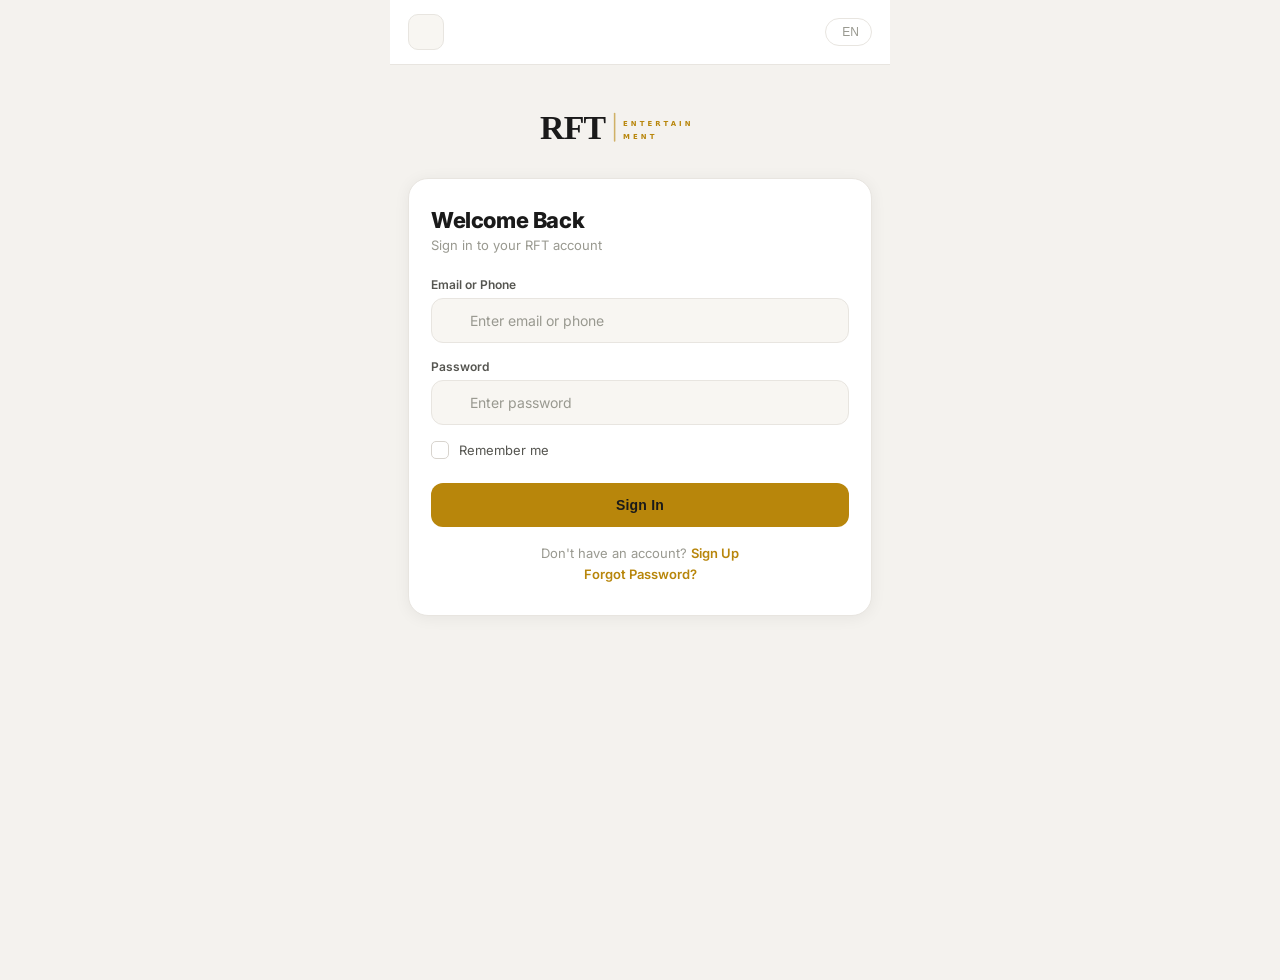
==== commit 8c2ba0a8: "revert: restore original login/register pages, remove all auth CSS additions" ====
--- a/index.html
+++ b/index.html
@@ -21,101 +21,115 @@
         <div class="toast" id="toast"></div>
 
         <!-- ═══════════ LOGIN ═══════════ -->
-        <div class="page auth-page" id="loginPage">
-            <div class="auth-card">
-                <!-- Banner as card header bg -->
-                <div class="auth-card-header">
-                    <img src="assets/banner.jpg" alt="" class="auth-card-bg">
-                    <div class="auth-card-header-overlay"></div>
-                    <div class="auth-card-topbar">
-                        <button class="auth-nav-btn" onclick="RFTApp.navigate('homePage')"><i class="ph-bold ph-arrow-left"></i></button>
-                        <button class="auth-nav-btn"><i class="ph-bold ph-globe"></i> EN</button>
-                    </div>
-                    <div class="auth-card-hero">
-                        <img src="assets/logo.svg" alt="RFT Entertainment" class="auth-card-logo">
-                        <h1 class="auth-card-title">Welcome <span>Back</span></h1>
-                        <p class="auth-card-sub">Sign in to your RFT account</p>
-                    </div>
-                </div>
-                <!-- Form fields -->
-                <div class="auth-card-body">
-                    <div class="auth-input-group">
-                        <i class="ph-bold ph-user"></i>
-                        <input type="text" id="loginEmail" placeholder="Email or Phone">
-                    </div>
-                    <div class="auth-input-group">
-                        <i class="ph-bold ph-lock"></i>
-                        <input type="password" id="loginPassword" placeholder="Password" onkeydown="if(event.key==='Enter') handleLogin()">
-                        <button class="auth-eye-btn" onclick="togglePwd('loginPassword',this)"><i class="ph-bold ph-eye"></i></button>
-                    </div>
-                    <div class="auth-check-row">
-                        <input type="checkbox" id="rememberMe">
-                        <label for="rememberMe">Remember me</label>
-                    </div>
-                    <button class="auth-submit-btn" onclick="handleLogin()">Sign In</button>
-                    <div class="auth-footer-links">
-                        <span onclick="RFTApp.navigate('forgotPage')">Forgot Password?</span>
-                        <span>Don't have an account? <strong onclick="RFTApp.navigate('registerPage')">Sign Up</strong></span>
-                    </div>
+        <div class="page" id="loginPage">
+            <div class="top-bar">
+                <button class="back-btn" onclick="RFTApp.navigate('homePage')"><i class="ph-bold ph-arrow-left"></i></button>
+                <button class="language-btn"><i class="ph-bold ph-globe"></i> EN</button>
+            </div>
+            <div class="logo-section">
+                <div class="logo-glow"></div>
+                <div class="logo-wordmark">
+                  <img src="assets/logo.svg" alt="RFT Entertainment" class="logo-svg-img">
+                </div>
+            </div>
+            <div class="form-card">
+                <h2 class="form-title">Welcome Back</h2>
+                <p class="form-subtitle">Sign in to your RFT account</p>
+                <div class="input-group">
+                    <label class="input-label">Email or Phone</label>
+                    <div class="input-wrapper">
+                        <i class="ph-bold ph-user input-icon"></i>
+                        <input type="text" class="form-input" id="loginEmail" placeholder="Enter email or phone">
+                    </div>
+                </div>
+                <div class="input-group">
+                    <label class="input-label">Password</label>
+                    <div class="input-wrapper">
+                        <i class="ph-bold ph-lock input-icon"></i>
+                        <input type="password" class="form-input" id="loginPassword" placeholder="Enter password"
+                               onkeydown="if(event.key==='Enter') handleLogin()">
+                        <button class="toggle-password" onclick="togglePwd('loginPassword', this)"><i class="ph-bold ph-eye"></i></button>
+                    </div>
+                </div>
+                <div class="checkbox-wrapper">
+                    <input type="checkbox" id="rememberMe">
+                    <label class="checkbox-label" for="rememberMe">Remember me</label>
+                </div>
+                <button class="btn-primary" onclick="handleLogin()">Sign In</button>
+                <div class="form-footer">
+                    <p>Don't have an account? <span class="form-link" onclick="RFTApp.navigate('registerPage')">Sign Up</span></p>
+                    <p><span class="form-link" onclick="RFTApp.navigate('forgotPage')">Forgot Password?</span></p>
                 </div>
             </div>
         </div>
 
         <!-- ═══════════ REGISTER ═══════════ -->
-        <div class="page auth-page" id="registerPage">
-            <div class="auth-card">
-                <div class="auth-card-header">
-                    <img src="assets/banner.jpg" alt="" class="auth-card-bg">
-                    <div class="auth-card-header-overlay"></div>
-                    <div class="auth-card-topbar">
-                        <button class="auth-nav-btn" onclick="RFTApp.navigate('loginPage')"><i class="ph-bold ph-arrow-left"></i></button>
-                        <button class="auth-nav-btn"><i class="ph-bold ph-globe"></i> EN</button>
-                    </div>
-                    <div class="auth-card-hero">
-                        <img src="assets/logo.svg" alt="RFT Entertainment" class="auth-card-logo">
-                        <h1 class="auth-card-title">Create <span>Account</span></h1>
-                        <p class="auth-card-sub">Join RFT Entertainment today</p>
-                    </div>
-                </div>
-                <div class="auth-card-body">
-                    <div class="auth-input-group">
-                        <i class="ph-bold ph-user"></i>
-                        <input type="text" id="registerName" placeholder="Full Name">
-                    </div>
-                    <div class="auth-input-group">
-                        <i class="ph-bold ph-envelope"></i>
-                        <input type="email" id="registerEmail" placeholder="Email Address">
-                    </div>
-                    <div class="auth-input-group auth-phone-group">
-                        <select id="countryCode" class="auth-country-select" onchange="updateCountryCode(this)">
-                            <option value="+92">🇵🇰 +92</option>
-                            <option value="+91">🇮🇳 +91</option>
-                            <option value="+880">🇧🇩 +880</option>
-                            <option value="+971">🇦🇪 +971</option>
-                            <option value="+966">🇸🇦 +966</option>
-                            <option value="+974">🇶🇦 +974</option>
-                            <option value="+44">🇬🇧 +44</option>
-                            <option value="+1">🇺🇸 +1</option>
+        <div class="page" id="registerPage">
+            <div class="top-bar">
+                <button class="back-btn" onclick="RFTApp.navigate('loginPage')"><i class="ph-bold ph-arrow-left"></i></button>
+                <button class="language-btn"><i class="ph-bold ph-globe"></i> EN</button>
+            </div>
+            <div class="logo-section">
+                <div class="logo-glow"></div>
+                <div class="logo-wordmark">
+                  <img src="assets/logo.svg" alt="RFT Entertainment" class="logo-svg-img">
+                </div>
+            </div>
+            <div class="form-card">
+                <h2 class="form-title">Create Account</h2>
+                <p class="form-subtitle">Join RFT Entertainment today</p>
+                <div class="input-group">
+                    <label class="input-label">Full Name</label>
+                    <div class="input-wrapper">
+                        <i class="ph-bold ph-user input-icon"></i>
+                        <input type="text" class="form-input" id="registerName" placeholder="Enter your name">
+                    </div>
+                </div>
+                <div class="input-group">
+                    <label class="input-label">Email</label>
+                    <div class="input-wrapper">
+                        <i class="ph-bold ph-envelope input-icon"></i>
+                        <input type="email" class="form-input" id="registerEmail" placeholder="Enter email">
+                    </div>
+                </div>
+                <div class="input-group">
+                    <label class="input-label">Phone</label>
+                    <div class="input-wrapper" style="padding:0">
+                        <select id="countryCode" class="country-code-select" onchange="updateCountryCode(this)">
+                            <option value="+92" data-flag="🇵🇰">🇵🇰 +92</option>
+                            <option value="+91" data-flag="🇮🇳">🇮🇳 +91</option>
+                            <option value="+880" data-flag="🇧🇩">🇧🇩 +880</option>
+                            <option value="+971" data-flag="🇦🇪">🇦🇪 +971</option>
+                            <option value="+966" data-flag="🇸🇦">🇸🇦 +966</option>
+                            <option value="+974" data-flag="🇶🇦">🇶🇦 +974</option>
+                            <option value="+44"  data-flag="🇬🇧">🇬🇧 +44</option>
+                            <option value="+1"   data-flag="🇺🇸">🇺🇸 +1</option>
                         </select>
-                        <input type="tel" id="registerPhone" placeholder="Phone Number">
-                    </div>
-                    <div class="auth-input-group">
-                        <i class="ph-bold ph-lock"></i>
-                        <input type="password" id="registerPassword" placeholder="Create Password">
-                        <button class="auth-eye-btn" onclick="togglePwd('registerPassword',this)"><i class="ph-bold ph-eye"></i></button>
-                    </div>
-                    <div class="auth-input-group">
-                        <i class="ph-bold ph-link"></i>
-                        <input type="text" id="registerRef" placeholder="Referral Code (optional)">
-                    </div>
-                    <div class="auth-check-row">
-                        <input type="checkbox" id="agreeTerms">
-                        <label for="agreeTerms">I agree to the Terms & Conditions</label>
-                    </div>
-                    <button class="auth-submit-btn" onclick="handleRegister()">Create Account</button>
-                    <div class="auth-footer-links">
-                        <span>Already have an account? <strong onclick="RFTApp.navigate('loginPage')">Sign In</strong></span>
-                    </div>
+                        <input type="tel" class="form-input" id="registerPhone" placeholder="3001234567" style="border-left:1px solid rgba(255,255,255,.08)">
+                    </div>
+                </div>
+                <div class="input-group">
+                    <label class="input-label">Password</label>
+                    <div class="input-wrapper">
+                        <i class="ph-bold ph-lock input-icon"></i>
+                        <input type="password" class="form-input" id="registerPassword" placeholder="Min 6 characters">
+                        <button class="toggle-password" onclick="togglePwd('registerPassword', this)"><i class="ph-bold ph-eye"></i></button>
+                    </div>
+                </div>
+                <div class="input-group" id="refCodeGroup">
+                    <label class="input-label">Referral Code <span style="color:#888;font-size:11px">(optional)</span></label>
+                    <div class="input-wrapper">
+                        <i class="ph-bold ph-link input-icon"></i>
+                        <input type="text" class="form-input" id="registerRef" placeholder="e.g. RFTABC123">
+                    </div>
+                </div>
+                <div class="checkbox-wrapper">
+                    <input type="checkbox" id="agreeTerms">
+                    <label class="checkbox-label" for="agreeTerms">I agree to the Terms & Conditions</label>
+                </div>
+                <button class="btn-primary" onclick="handleRegister()">Create Account</button>
+                <div class="form-footer">
+                    <p>Already have an account? <span class="form-link" onclick="RFTApp.navigate('loginPage')">Sign In</span></p>
                 </div>
             </div>
         </div>
--- a/styles/core.css
+++ b/styles/core.css
@@ -419,383 +419,3 @@
   display: flex; align-items: flex-start; gap: 6px;
 }
 
-
-/* ============================================================
-   Auth banner — login + register pages
-   Banner image fills top, fades to white, logo pill below
-   ============================================================ */
-
-/* Page overrides */
-#loginPage,
-#registerPage {
-  padding-top: 0 !important;
-  padding-bottom: 0 !important;
-  background: var(--white) !important;
-  overflow-y: auto !important;
-  overflow-x: hidden !important;
-}
-
-/* Banner wrapper — clips image + overlay inside it */
-.auth-banner {
-  position: relative;
-  width: 100%;
-  height: 240px;
-  overflow: hidden;          /* logo is NOT inside here so nothing leaks */
-  background: #111;
-  flex-shrink: 0;
-}
-
-/* The actual image — fills banner fully */
-.auth-banner-img {
-  position: absolute;
-  inset: 0;
-  width: 100%;
-  height: 100%;
-  object-fit: cover;
-  object-position: center top;
-  display: block;
-  z-index: 0;
-}
-
-/* Gradient overlay: clear at top, fades to white at bottom */
-.auth-banner-overlay {
-  position: absolute;
-  inset: 0;
-  z-index: 1;
-  background: linear-gradient(
-    to bottom,
-    rgba(0,0,0,0.15)   0%,
-    rgba(0,0,0,0.0)    30%,
-    rgba(255,255,255,0) 55%,
-    rgba(255,255,255,0.85) 85%,
-    rgba(255,255,255,1) 100%
-  );
-}
-
-/* Back + language buttons float over the banner */
-.auth-banner-topbar {
-  position: absolute;
-  top: 0; left: 0; right: 0;
-  z-index: 2;
-  display: flex;
-  align-items: center;
-  justify-content: space-between;
-  padding: 14px 16px;
-}
-
-.auth-back-btn {
-  background: rgba(0,0,0,0.40) !important;
-  border: 1px solid rgba(255,255,255,0.25) !important;
-  color: #fff !important;
-  backdrop-filter: blur(6px);
-  -webkit-backdrop-filter: blur(6px);
-}
-
-.auth-lang-btn {
-  background: rgba(0,0,0,0.40) !important;
-  border: 1px solid rgba(255,255,255,0.25) !important;
-  color: #fff !important;
-  backdrop-filter: blur(6px);
-  -webkit-backdrop-filter: blur(6px);
-}
-
-/* Logo row — sits below the banner in normal flow, overlaps it upward */
-.auth-logo-row {
-  display: flex;
-  justify-content: center;
-  margin-top: -36px;   /* pulls logo up to overlap bottom of banner */
-  position: relative;
-  z-index: 3;
-  padding-bottom: 4px;
-}
-
-.auth-logo-pill {
-  background: rgba(255,255,255,0.95);
-  border: 1px solid rgba(0,0,0,0.08);
-  border-radius: 50px;
-  padding: 9px 22px;
-  box-shadow: 0 2px 16px rgba(0,0,0,0.12);
-}
-
-.auth-logo-img {
-  width: 140px;
-  height: auto;
-  display: block;
-}
-
-/* Form card — no top rounding, seamless continuation */
-.auth-form-card {
-  margin-top: 0 !important;
-  border-radius: 0 !important;
-  border-left: none !important;
-  border-right: none !important;
-  border-top: none !important;
-  box-shadow: none !important;
-  background: var(--white) !important;
-  padding-top: 20px !important;
-  margin-bottom: 0 !important;
-}
-
-
-/* ============================================================
-   Auth pages — unified dark card (AEGON-Life style)
-   ============================================================ */
-
-.auth-page {
-  background: #0e0e12 !important;
-  display: flex !important;
-  align-items: flex-start !important;
-  justify-content: center !important;
-  padding: 16px 14px 40px !important;
-  overflow-y: auto !important;
-  min-height: 100vh !important;
-}
-
-/* The single unified dark card */
-.auth-card {
-  width: 100%;
-  max-width: 420px;
-  background: #13131a;
-  border-radius: 20px;
-  overflow: hidden;
-  box-shadow: 0 8px 40px rgba(0,0,0,0.5);
-}
-
-/* ── Card header — banner image + title overlay ── */
-.auth-card-header {
-  position: relative;
-  height: 200px;
-  overflow: hidden;
-}
-
-.auth-card-bg {
-  position: absolute;
-  inset: 0;
-  width: 100%;
-  height: 100%;
-  object-fit: cover;
-  object-position: center top;
-  z-index: 0;
-}
-
-.auth-card-header-overlay {
-  position: absolute;
-  inset: 0;
-  background: linear-gradient(
-    to bottom,
-    rgba(0,0,0,0.35) 0%,
-    rgba(15,15,25,0.7) 70%,
-    rgba(15,15,25,1) 100%
-  );
-  z-index: 1;
-}
-
-/* Back + EN buttons */
-.auth-card-topbar {
-  position: absolute;
-  top: 0; left: 0; right: 0;
-  z-index: 3;
-  display: flex;
-  align-items: center;
-  justify-content: space-between;
-  padding: 12px 14px;
-}
-
-.auth-nav-btn {
-  background: rgba(0,0,0,0.45);
-  border: 1px solid rgba(255,255,255,0.2);
-  color: #fff !important;
-  border-radius: 20px;
-  padding: 6px 12px;
-  font-size: 12px;
-  font-weight: 600;
-  cursor: pointer;
-  display: flex;
-  align-items: center;
-  gap: 5px;
-  backdrop-filter: blur(6px);
-  -webkit-backdrop-filter: blur(6px);
-}
-
-/* Logo + title inside header */
-.auth-card-hero {
-  position: absolute;
-  bottom: 14px;
-  left: 18px;
-  right: 18px;
-  z-index: 3;
-}
-
-.auth-card-logo {
-  width: 100px;
-  height: auto;
-  display: block;
-  margin-bottom: 8px;
-  filter: brightness(1.1);
-}
-
-.auth-card-title {
-  font-size: 26px;
-  font-weight: 800;
-  color: #fff !important;
-  margin: 0 0 3px;
-  letter-spacing: -0.4px;
-  line-height: 1.1;
-}
-
-.auth-card-title span {
-  color: #d4a843 !important;
-}
-
-.auth-card-sub {
-  font-size: 12px;
-  color: rgba(255,255,255,0.65) !important;
-  margin: 0;
-}
-
-/* ── Card body — form fields ── */
-.auth-card-body {
-  padding: 18px 18px 24px;
-  display: flex;
-  flex-direction: column;
-  gap: 10px;
-}
-
-/* Input rows */
-.auth-input-group {
-  display: flex;
-  align-items: center;
-  background: #1e1e28;
-  border: 1px solid #2e2e3e;
-  border-radius: 10px;
-  padding: 0 14px;
-  height: 48px;
-  gap: 10px;
-  transition: border-color 0.2s;
-}
-
-.auth-input-group:focus-within {
-  border-color: #d4a843;
-}
-
-.auth-input-group > i {
-  color: rgba(255,255,255,0.4);
-  font-size: 16px;
-  flex-shrink: 0;
-}
-
-.auth-input-group input {
-  flex: 1;
-  background: transparent;
-  border: none;
-  outline: none;
-  color: #f0ebe3 !important;
-  font-size: 14px;
-  font-family: inherit;
-  padding: 0;
-  height: 100%;
-}
-
-.auth-input-group input::placeholder {
-  color: rgba(255,255,255,0.3);
-}
-
-/* Phone row — select + input */
-.auth-phone-group {
-  padding: 0;
-  overflow: hidden;
-}
-
-.auth-country-select {
-  background: transparent;
-  border: none;
-  outline: none;
-  color: #f0ebe3;
-  font-size: 13px;
-  font-family: inherit;
-  padding: 0 10px;
-  height: 100%;
-  border-right: 1px solid #2e2e3e;
-  cursor: pointer;
-  flex-shrink: 0;
-}
-
-.auth-phone-group input {
-  padding-left: 12px;
-}
-
-/* Eye button */
-.auth-eye-btn {
-  background: none;
-  border: none;
-  color: rgba(255,255,255,0.4);
-  cursor: pointer;
-  padding: 0;
-  font-size: 16px;
-  display: flex;
-  align-items: center;
-  flex-shrink: 0;
-}
-
-/* Checkbox row */
-.auth-check-row {
-  display: flex;
-  align-items: center;
-  gap: 8px;
-  padding: 2px 0;
-}
-
-.auth-check-row input[type="checkbox"] {
-  width: 16px;
-  height: 16px;
-  accent-color: #d4a843;
-  cursor: pointer;
-  flex-shrink: 0;
-}
-
-.auth-check-row label {
-  font-size: 12px;
-  color: rgba(255,255,255,0.6) !important;
-  cursor: pointer;
-  line-height: 1.4;
-}
-
-/* Submit button */
-.auth-submit-btn {
-  width: 100%;
-  height: 48px;
-  background: #d4a843;
-  border: none;
-  border-radius: 10px;
-  color: #1a1a1a !important;
-  font-size: 15px;
-  font-weight: 700;
-  cursor: pointer;
-  letter-spacing: 0.2px;
-  transition: background 0.2s, transform 0.1s;
-  margin-top: 4px;
-}
-
-.auth-submit-btn:hover { background: #c49a30; }
-.auth-submit-btn:active { transform: scale(0.98); }
-
-/* Footer links */
-.auth-footer-links {
-  display: flex;
-  flex-direction: column;
-  align-items: center;
-  gap: 6px;
-  margin-top: 4px;
-}
-
-.auth-footer-links span {
-  font-size: 12px;
-  color: rgba(255,255,255,0.45) !important;
-  text-align: center;
-}
-
-.auth-footer-links strong {
-  color: #d4a843 !important;
-  font-weight: 600;
-  cursor: pointer;
-}
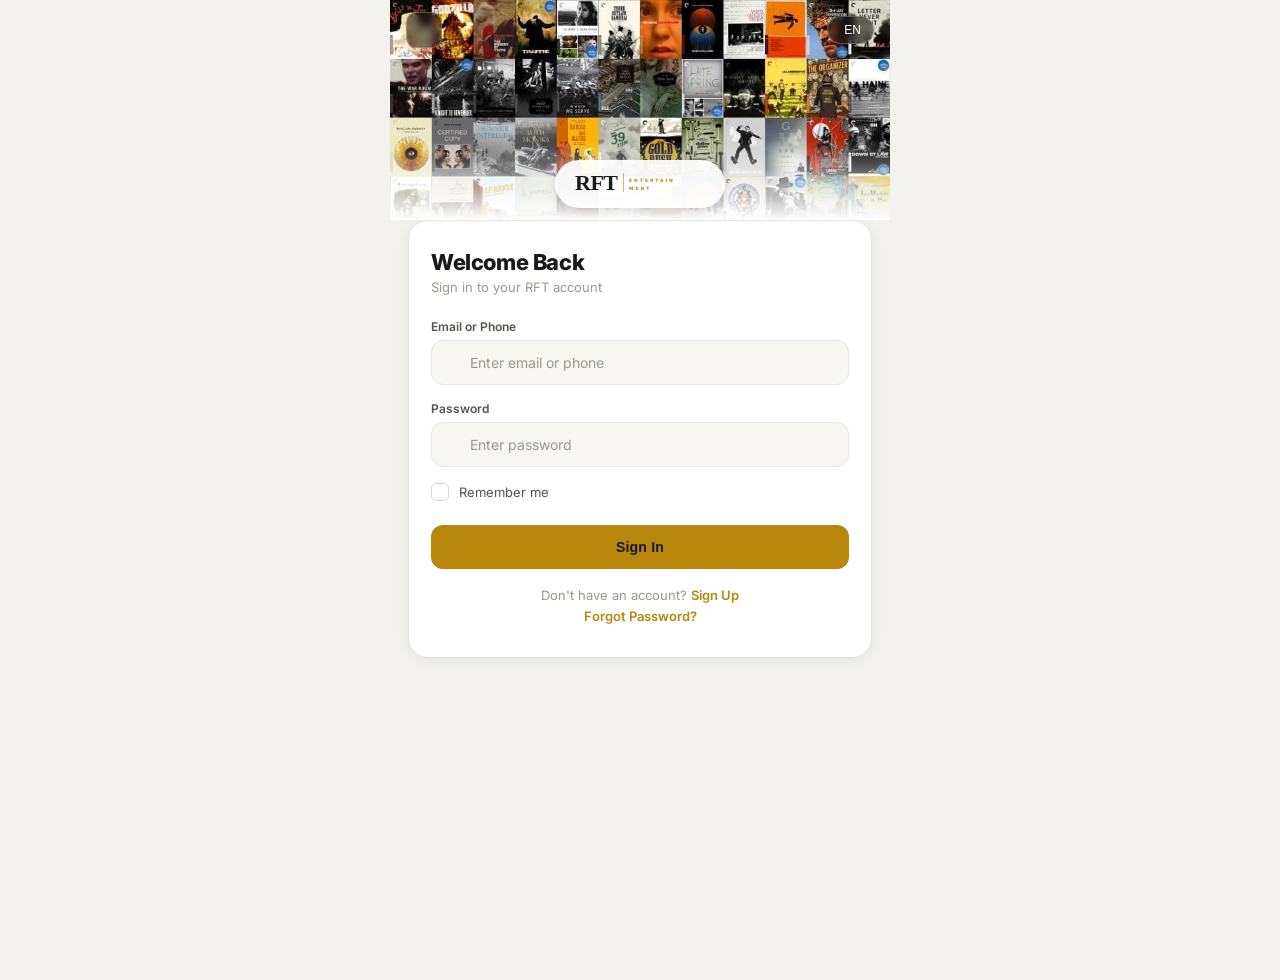
==== commit 8de2fa9c: "feat: add banner image back to login/register, safe overflow:hidden approach" ====
--- a/index.html
+++ b/index.html
@@ -22,14 +22,14 @@
 
         <!-- ═══════════ LOGIN ═══════════ -->
         <div class="page" id="loginPage">
-            <div class="top-bar">
-                <button class="back-btn" onclick="RFTApp.navigate('homePage')"><i class="ph-bold ph-arrow-left"></i></button>
-                <button class="language-btn"><i class="ph-bold ph-globe"></i> EN</button>
-            </div>
-            <div class="logo-section">
-                <div class="logo-glow"></div>
-                <div class="logo-wordmark">
-                  <img src="assets/logo.svg" alt="RFT Entertainment" class="logo-svg-img">
+            <div class="auth-banner-wrap">
+                <img src="assets/banner.jpg" alt="" class="auth-banner-img">
+                <div class="auth-banner-btns">
+                    <button class="back-btn auth-back-btn" onclick="RFTApp.navigate('homePage')"><i class="ph-bold ph-arrow-left"></i></button>
+                    <button class="language-btn auth-lang-btn"><i class="ph-bold ph-globe"></i> EN</button>
+                </div>
+                <div class="auth-banner-logo-wrap">
+                    <img src="assets/logo.svg" alt="RFT Entertainment" class="auth-banner-logo">
                 </div>
             </div>
             <div class="form-card">
@@ -65,14 +65,14 @@
 
         <!-- ═══════════ REGISTER ═══════════ -->
         <div class="page" id="registerPage">
-            <div class="top-bar">
-                <button class="back-btn" onclick="RFTApp.navigate('loginPage')"><i class="ph-bold ph-arrow-left"></i></button>
-                <button class="language-btn"><i class="ph-bold ph-globe"></i> EN</button>
-            </div>
-            <div class="logo-section">
-                <div class="logo-glow"></div>
-                <div class="logo-wordmark">
-                  <img src="assets/logo.svg" alt="RFT Entertainment" class="logo-svg-img">
+            <div class="auth-banner-wrap">
+                <img src="assets/banner.jpg" alt="" class="auth-banner-img">
+                <div class="auth-banner-btns">
+                    <button class="back-btn auth-back-btn" onclick="RFTApp.navigate('loginPage')"><i class="ph-bold ph-arrow-left"></i></button>
+                    <button class="language-btn auth-lang-btn"><i class="ph-bold ph-globe"></i> EN</button>
+                </div>
+                <div class="auth-banner-logo-wrap">
+                    <img src="assets/logo.svg" alt="RFT Entertainment" class="auth-banner-logo">
                 </div>
             </div>
             <div class="form-card">
--- a/styles/core.css
+++ b/styles/core.css
@@ -419,3 +419,77 @@
   display: flex; align-items: flex-start; gap: 6px;
 }
 
+
+
+/* ── Auth banner (login + register) ─────────────────────────── */
+.auth-banner-wrap {
+  position: relative;
+  width: 100%;
+  height: 220px;
+  overflow: hidden;        /* nothing escapes this box */
+  background: #111;
+  flex-shrink: 0;
+}
+
+.auth-banner-img {
+  width: 100%;
+  height: 100%;
+  object-fit: cover;
+  object-position: center top;
+  display: block;
+}
+
+/* fade image to white at the bottom */
+.auth-banner-wrap::after {
+  content: '';
+  position: absolute;
+  bottom: 0; left: 0; right: 0;
+  height: 80px;
+  background: linear-gradient(to bottom, transparent, #fff);
+  z-index: 1;
+  pointer-events: none;
+}
+
+/* back + language buttons */
+.auth-banner-btns {
+  position: absolute;
+  top: 0; left: 0; right: 0;
+  z-index: 2;
+  display: flex;
+  align-items: center;
+  justify-content: space-between;
+  padding: 12px 16px;
+}
+
+.auth-back-btn {
+  background: rgba(0,0,0,0.45) !important;
+  border: 1px solid rgba(255,255,255,0.25) !important;
+  color: #fff !important;
+  backdrop-filter: blur(4px);
+}
+
+.auth-lang-btn {
+  background: rgba(0,0,0,0.45) !important;
+  border: 1px solid rgba(255,255,255,0.25) !important;
+  color: #fff !important;
+  backdrop-filter: blur(4px);
+}
+
+/* logo pill centred at the bottom of the banner */
+.auth-banner-logo-wrap {
+  position: absolute;
+  bottom: 12px;
+  left: 50%;
+  transform: translateX(-50%);
+  z-index: 2;
+  background: rgba(255,255,255,0.92);
+  border-radius: 40px;
+  padding: 8px 20px;
+  box-shadow: 0 2px 12px rgba(0,0,0,0.15);
+}
+
+.auth-banner-logo {
+  width: 130px;
+  height: auto;
+  display: block;
+}
